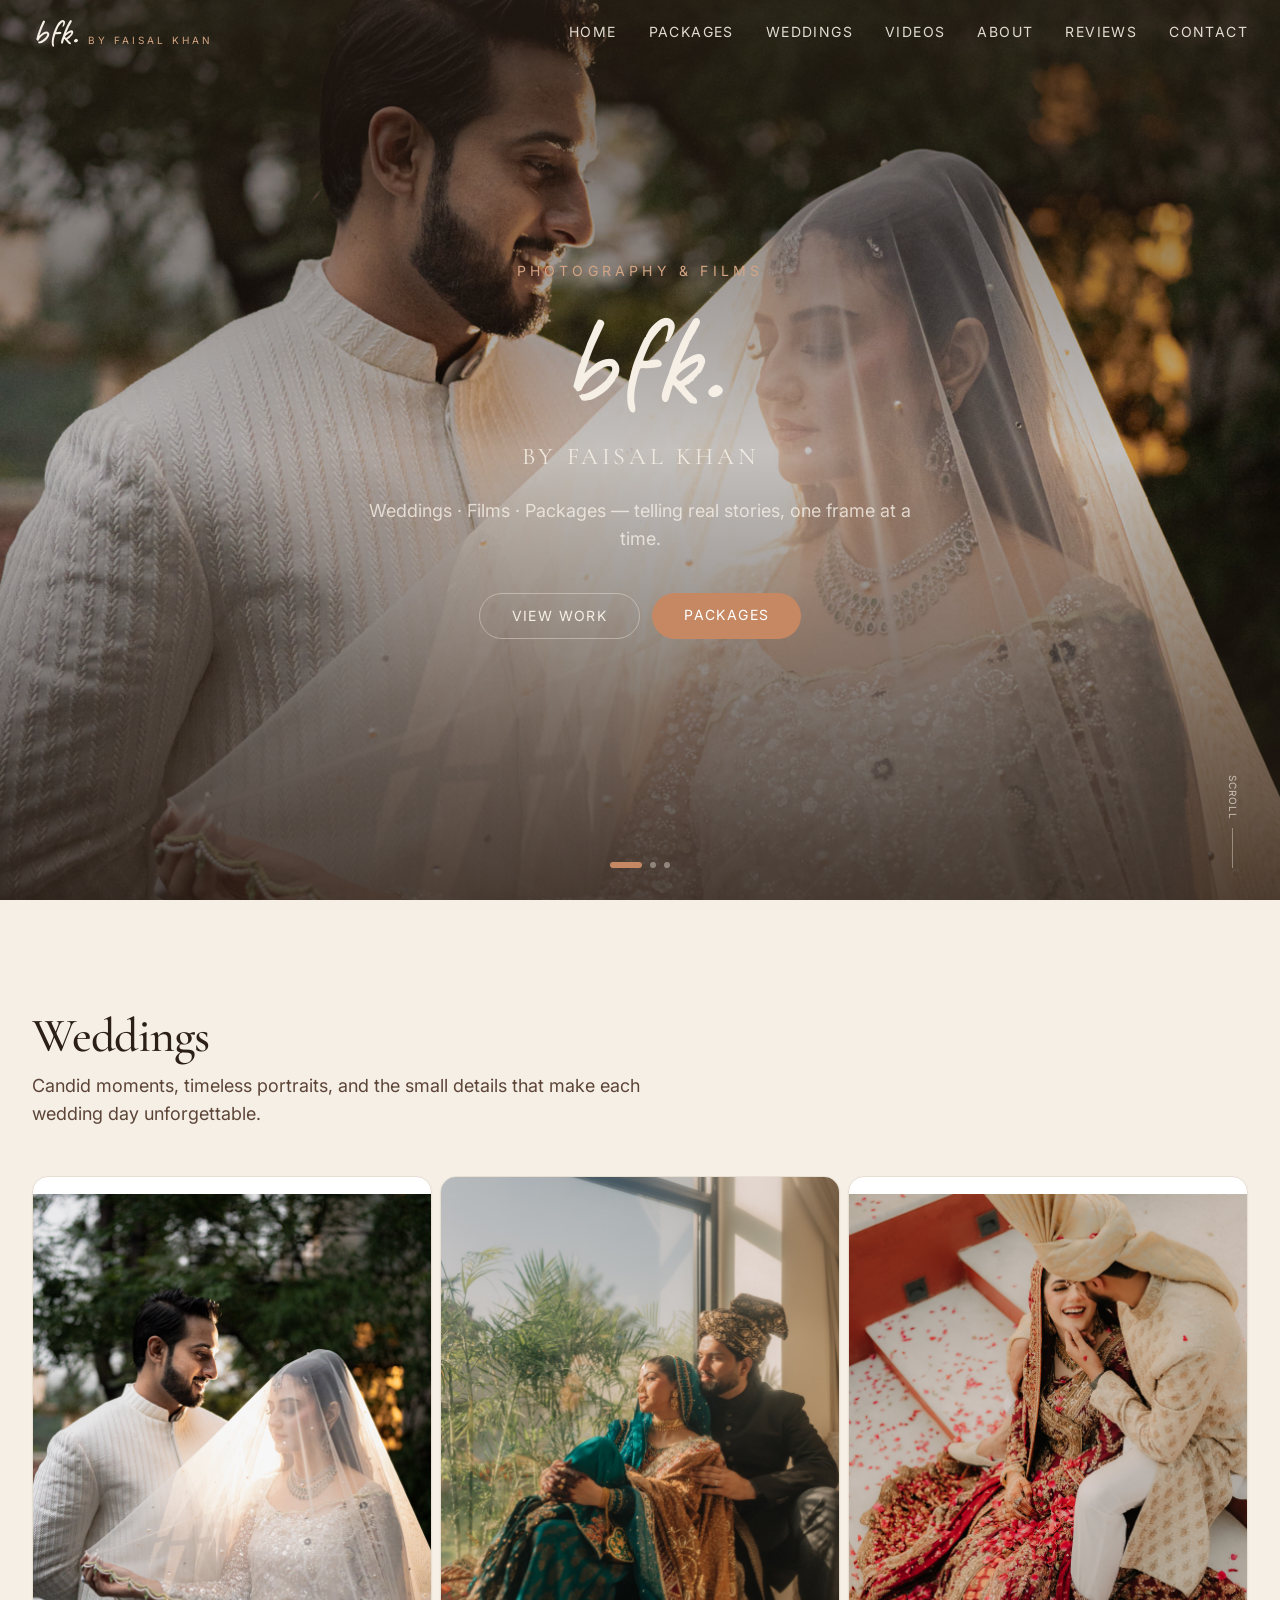
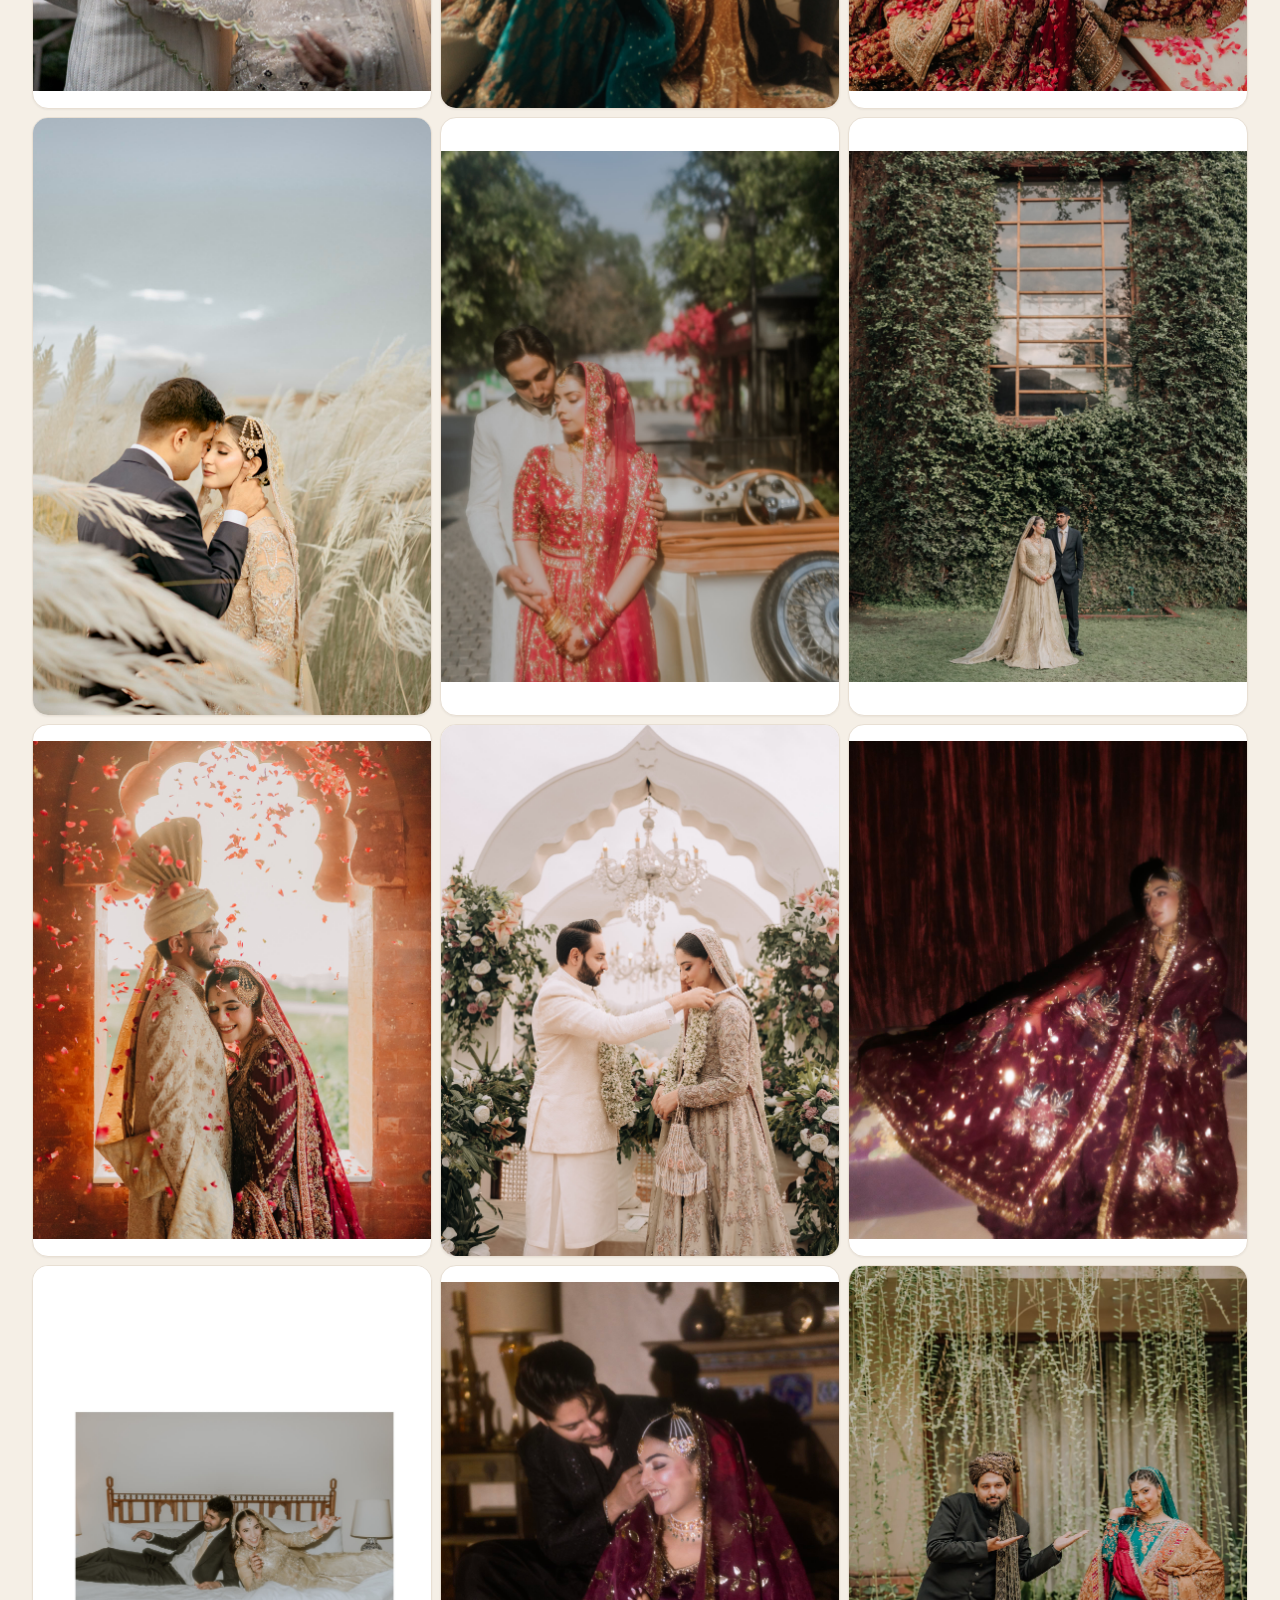
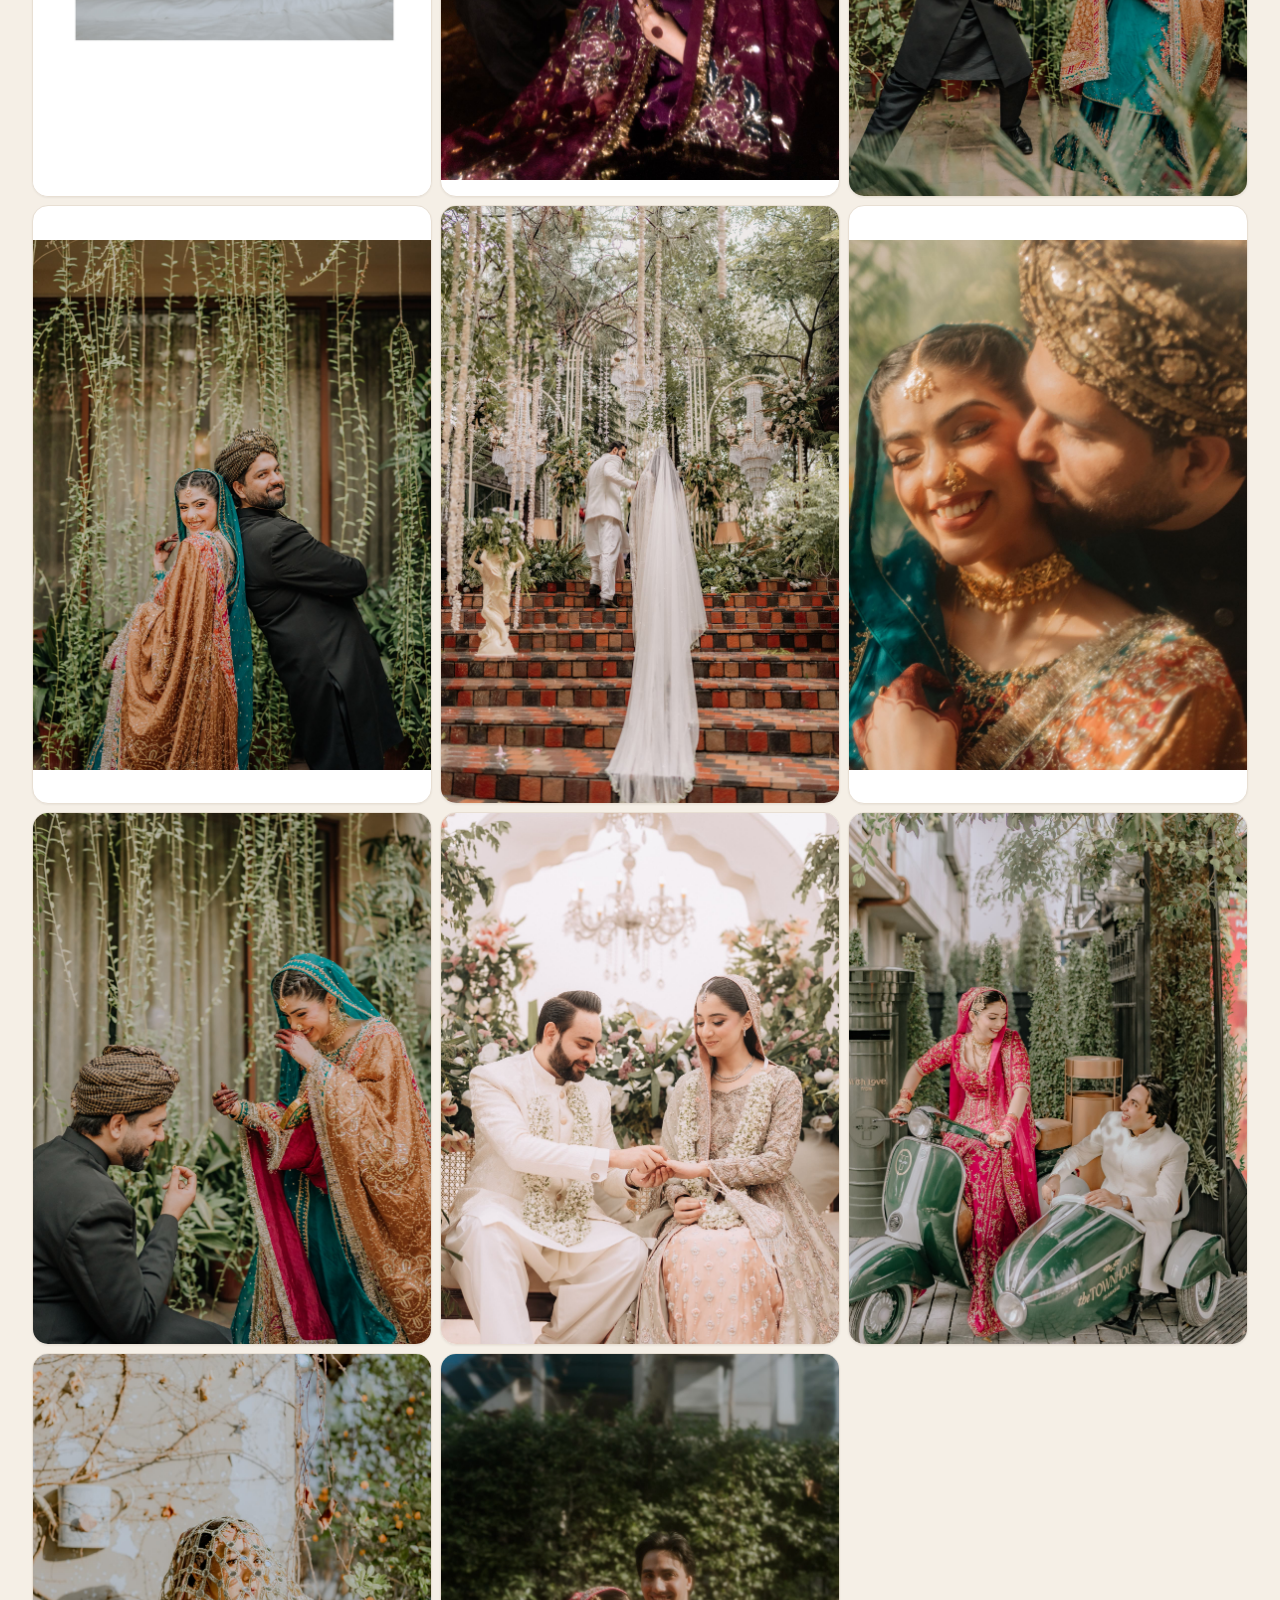
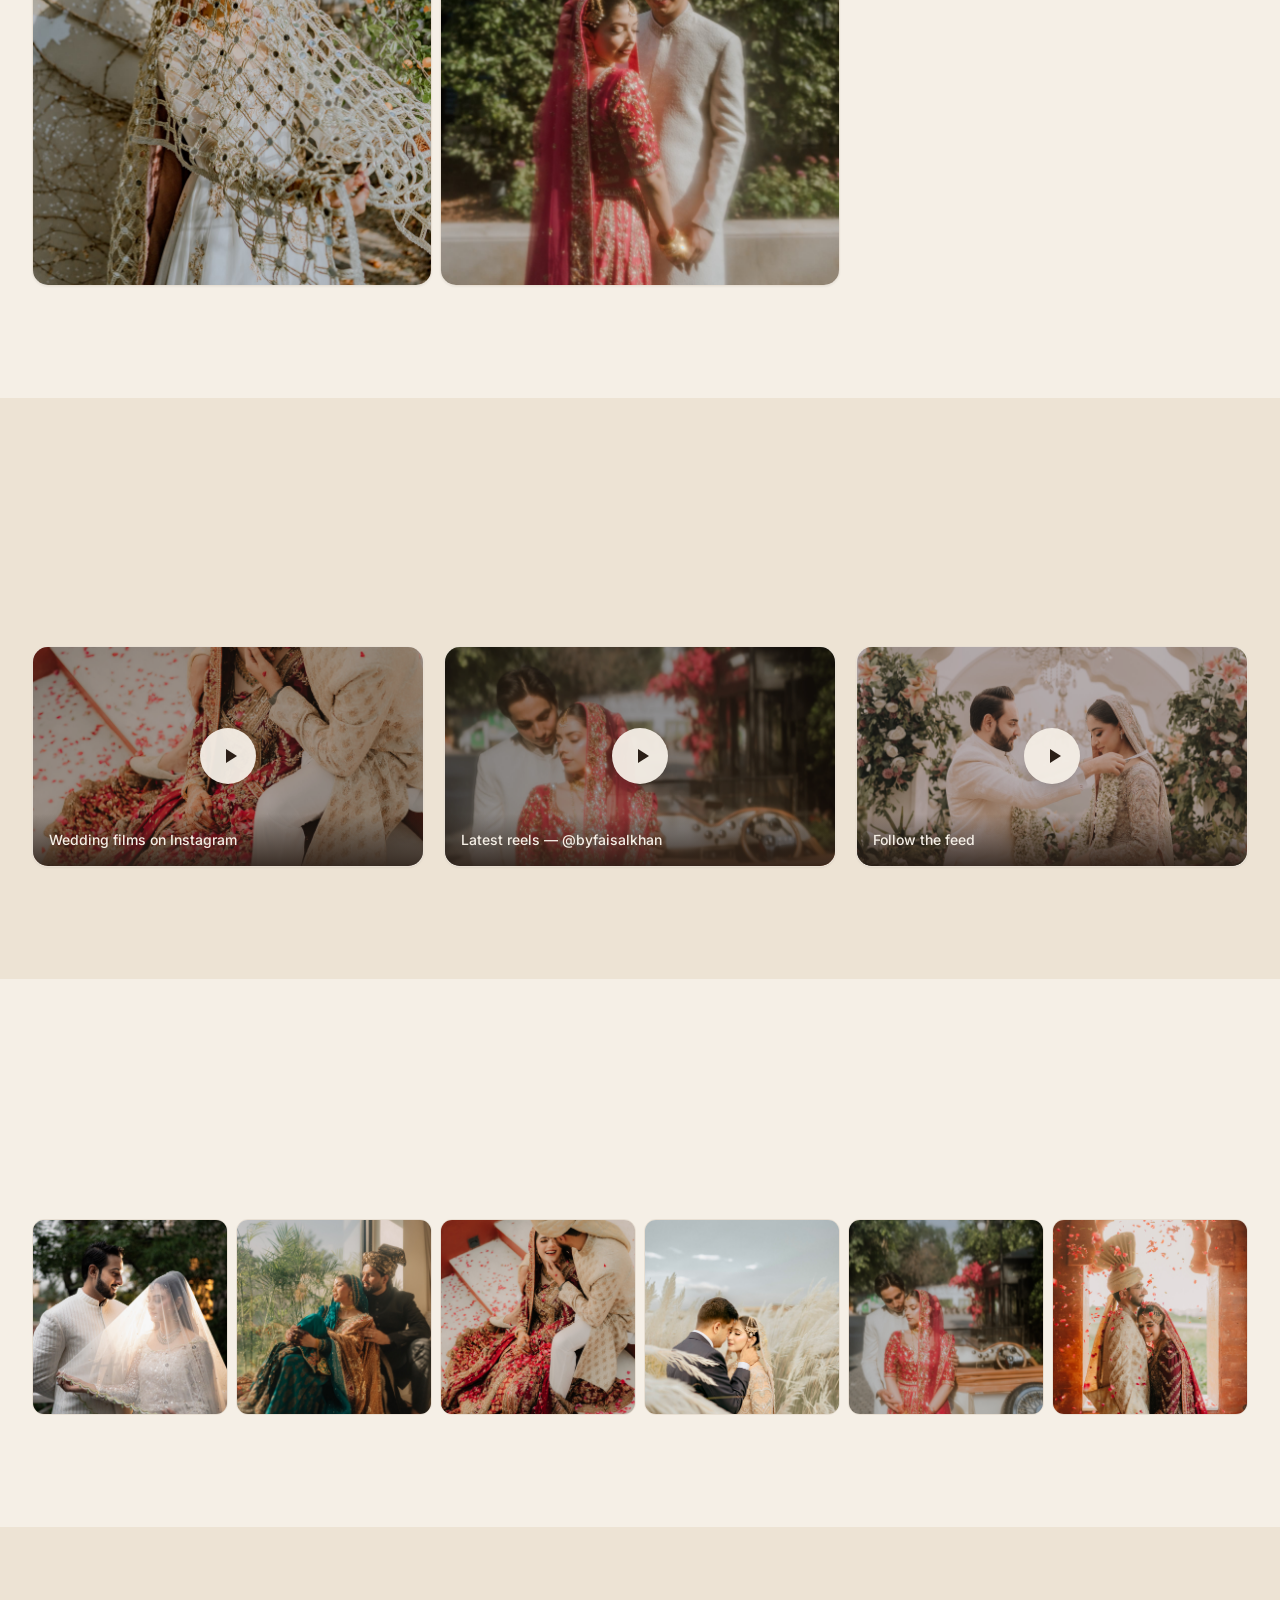
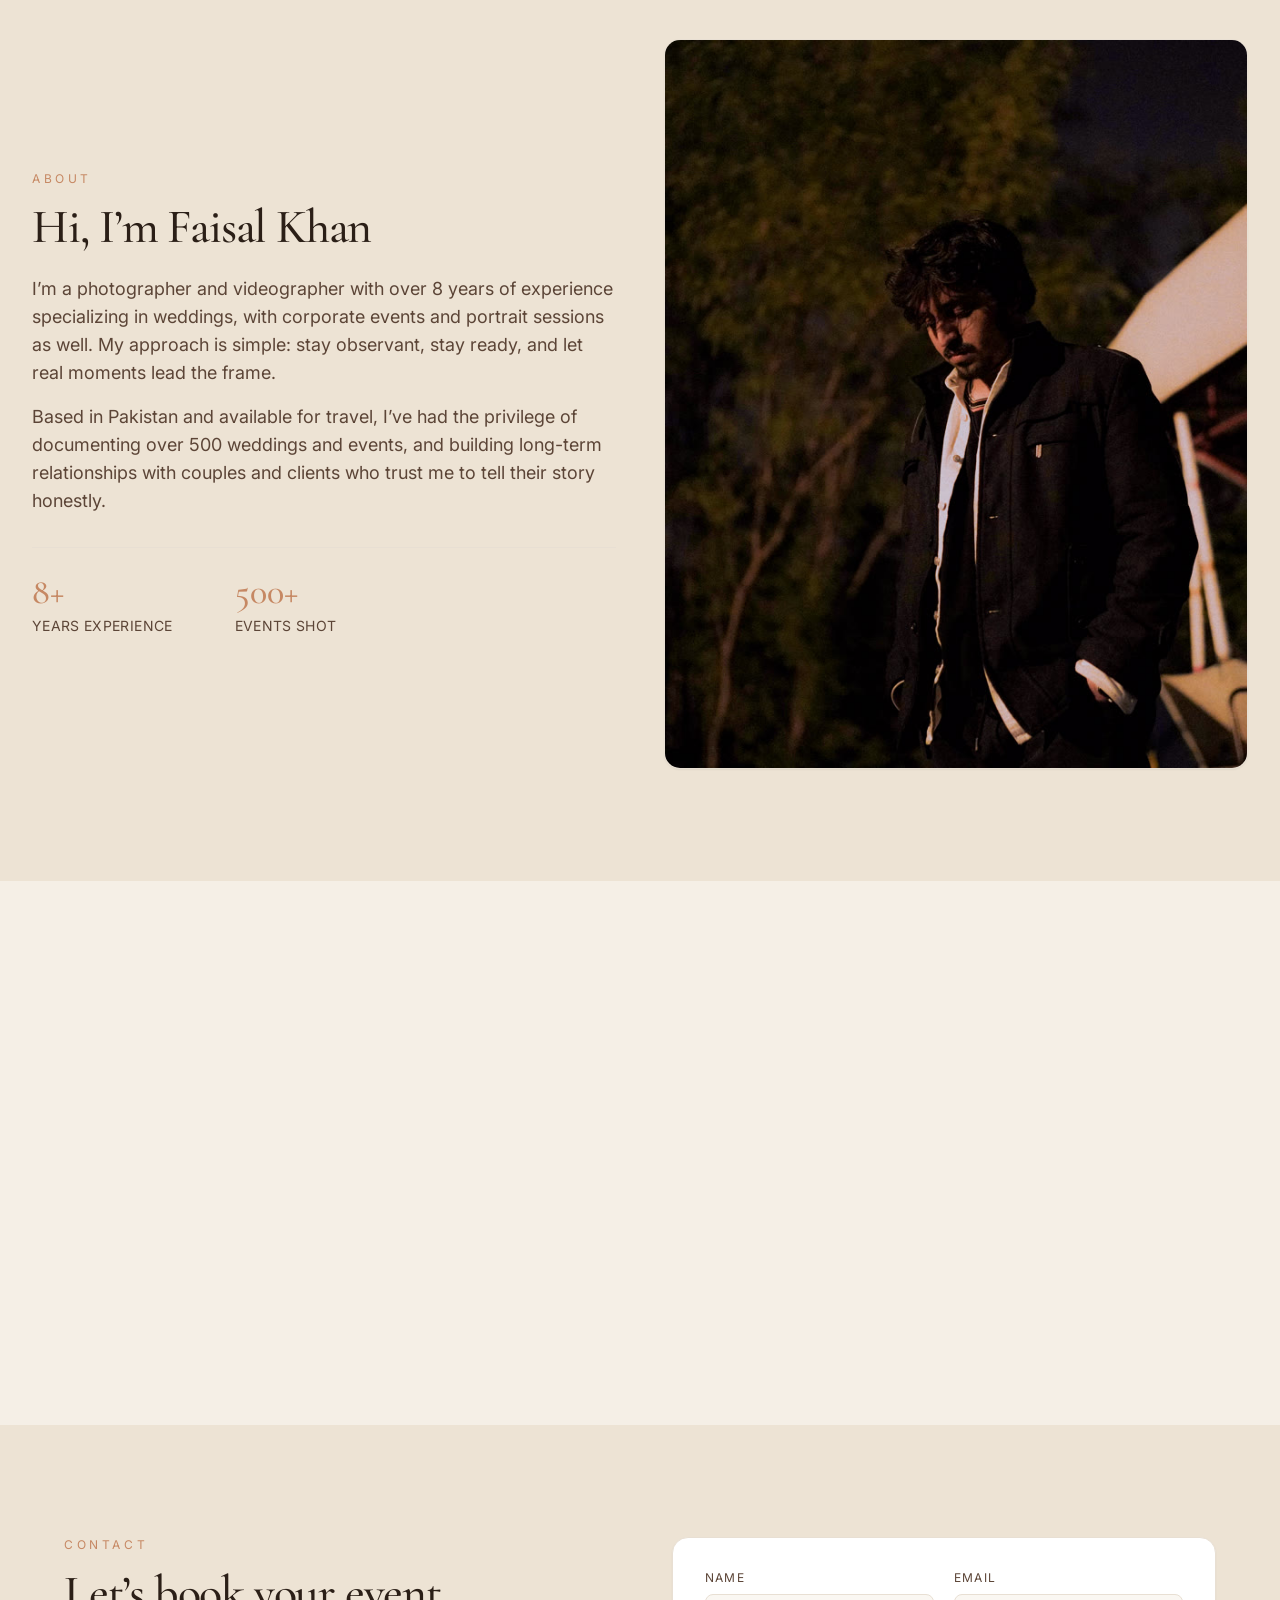
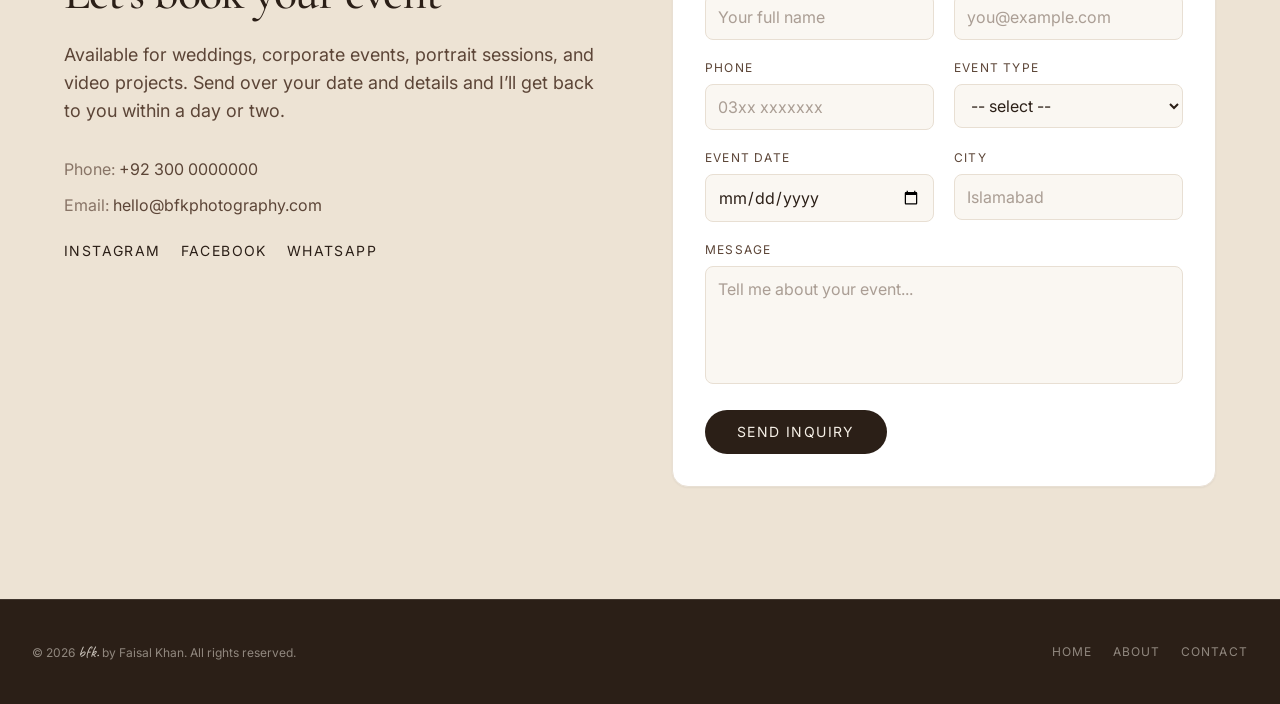
==== index.html @ 3ecf4987 "Site for GitHub Pages (byfaisalkhan.com)" ====
<!doctype html>
<html lang="en">
  <head>
    <meta charset="UTF-8" />
    <meta name="viewport" content="width=device-width, initial-scale=1.0" />

    <!-- ============================================================
         SEO META TAGS
         Update the URL placeholders (https://www.bfkphotography.com)
         once the site has a real domain.
    ============================================================= -->
    <title>BFK by Faisal Khan | Wedding, Corporate &amp; Portrait Photographer</title>
    <meta
      name="description"
      content="BFK by Faisal Khan — professional photographer &amp; videographer specializing in wedding photography, corporate event coverage, portrait sessions, and cinematic video. Based in Pakistan, available for bookings worldwide."
    />
    <meta
      name="keywords"
      content="Faisal Khan photographer, BFK photography, wedding photographer, corporate event photographer, portrait photography, videographer, Pakistan photographer"
    />
    <meta name="author" content="Faisal Khan" />
    <meta name="robots" content="index, follow" />
    <link rel="canonical" href="https://www.bfkphotography.com/" />

    <!-- Open Graph / Facebook / LinkedIn -->
    <meta property="og:type" content="website" />
    <meta property="og:title" content="BFK by Faisal Khan | Photographer &amp; Videographer" />
    <meta
      property="og:description"
      content="Wedding photography & films by Faisal Khan — Islamabad, Pakistan & worldwide."
    />
    <meta property="og:image" content="https://byfaisalkhan.com/og.jpg" />
    <meta property="og:url" content="https://byfaisalkhan.com/" />
    <meta property="og:site_name" content="BFK by Faisal Khan" />

    <!-- Twitter / X -->
    <meta name="twitter:card" content="summary_large_image" />
    <meta name="twitter:title" content="BFK by Faisal Khan | Photographer &amp; Videographer" />
    <meta
      name="twitter:description"
      content="Wedding photography & films by Faisal Khan — Islamabad, Pakistan & worldwide."
    />
    <meta name="twitter:image" content="https://byfaisalkhan.com/og.jpg" />

    <!-- Favicon: replace /favicon.svg with your own logo mark -->
    <link rel="icon" type="image/svg+xml" href="/favicon.svg" />

    <!-- Google Fonts: Cormorant Garamond (headlines), Inter (body), Caveat (script "bfk." wordmark) -->
    <link rel="preconnect" href="https://fonts.googleapis.com" />
    <link rel="preconnect" href="https://fonts.gstatic.com" crossorigin />
    <link
      href="https://fonts.googleapis.com/css2?family=Cormorant+Garamond:ital,wght@0,300;0,400;0,500;0,600;0,700;1,400&family=Inter:wght@300;400;500;600;700&family=Caveat:wght@400;600&display=swap"
      rel="stylesheet"
    />

    <!-- Structured data for search engines -->
    <script type="application/ld+json">
      {
        "@context": "https://schema.org",
        "@type": "Photographer",
        "name": "Faisal Khan",
        "url": "https://www.bfkphotography.com/",
        "sameAs": [
          "https://www.instagram.com/byfaisalkhan/",
          "https://www.facebook.com/YOUR_FACEBOOK_PAGE"
        ],
        "jobTitle": "Photographer & Videographer",
        "knowsAbout": ["Wedding Photography", "Corporate Event Photography", "Portrait Photography", "Videography"]
      }
    </script>
    <script type="module" crossorigin src="/assets/main-CkkIVWcg.js"></script>
    <link rel="stylesheet" crossorigin href="/assets/main-6HRySpiB.css">
  </head>
  <body>
    <div id="root"></div>
  </body>
</html>
---- assets/main-6HRySpiB.css ----
*,:before,:after{--tw-border-spacing-x: 0;--tw-border-spacing-y: 0;--tw-translate-x: 0;--tw-translate-y: 0;--tw-rotate: 0;--tw-skew-x: 0;--tw-skew-y: 0;--tw-scale-x: 1;--tw-scale-y: 1;--tw-pan-x: ;--tw-pan-y: ;--tw-pinch-zoom: ;--tw-scroll-snap-strictness: proximity;--tw-gradient-from-position: ;--tw-gradient-via-position: ;--tw-gradient-to-position: ;--tw-ordinal: ;--tw-slashed-zero: ;--tw-numeric-figure: ;--tw-numeric-spacing: ;--tw-numeric-fraction: ;--tw-ring-inset: ;--tw-ring-offset-width: 0px;--tw-ring-offset-color: #fff;--tw-ring-color: rgb(59 130 246 / .5);--tw-ring-offset-shadow: 0 0 #0000;--tw-ring-shadow: 0 0 #0000;--tw-shadow: 0 0 #0000;--tw-shadow-colored: 0 0 #0000;--tw-blur: ;--tw-brightness: ;--tw-contrast: ;--tw-grayscale: ;--tw-hue-rotate: ;--tw-invert: ;--tw-saturate: ;--tw-sepia: ;--tw-drop-shadow: ;--tw-backdrop-blur: ;--tw-backdrop-brightness: ;--tw-backdrop-contrast: ;--tw-backdrop-grayscale: ;--tw-backdrop-hue-rotate: ;--tw-backdrop-invert: ;--tw-backdrop-opacity: ;--tw-backdrop-saturate: ;--tw-backdrop-sepia: ;--tw-contain-size: ;--tw-contain-layout: ;--tw-contain-paint: ;--tw-contain-style: }::backdrop{--tw-border-spacing-x: 0;--tw-border-spacing-y: 0;--tw-translate-x: 0;--tw-translate-y: 0;--tw-rotate: 0;--tw-skew-x: 0;--tw-skew-y: 0;--tw-scale-x: 1;--tw-scale-y: 1;--tw-pan-x: ;--tw-pan-y: ;--tw-pinch-zoom: ;--tw-scroll-snap-strictness: proximity;--tw-gradient-from-position: ;--tw-gradient-via-position: ;--tw-gradient-to-position: ;--tw-ordinal: ;--tw-slashed-zero: ;--tw-numeric-figure: ;--tw-numeric-spacing: ;--tw-numeric-fraction: ;--tw-ring-inset: ;--tw-ring-offset-width: 0px;--tw-ring-offset-color: #fff;--tw-ring-color: rgb(59 130 246 / .5);--tw-ring-offset-shadow: 0 0 #0000;--tw-ring-shadow: 0 0 #0000;--tw-shadow: 0 0 #0000;--tw-shadow-colored: 0 0 #0000;--tw-blur: ;--tw-brightness: ;--tw-contrast: ;--tw-grayscale: ;--tw-hue-rotate: ;--tw-invert: ;--tw-saturate: ;--tw-sepia: ;--tw-drop-shadow: ;--tw-backdrop-blur: ;--tw-backdrop-brightness: ;--tw-backdrop-contrast: ;--tw-backdrop-grayscale: ;--tw-backdrop-hue-rotate: ;--tw-backdrop-invert: ;--tw-backdrop-opacity: ;--tw-backdrop-saturate: ;--tw-backdrop-sepia: ;--tw-contain-size: ;--tw-contain-layout: ;--tw-contain-paint: ;--tw-contain-style: }*,:before,:after{box-sizing:border-box;border-width:0;border-style:solid;border-color:#e5e7eb}:before,:after{--tw-content: ""}html,:host{line-height:1.5;-webkit-text-size-adjust:100%;-moz-tab-size:4;-o-tab-size:4;tab-size:4;font-family:Inter,ui-sans-serif,system-ui,sans-serif;font-feature-settings:normal;font-variation-settings:normal;-webkit-tap-highlight-color:transparent}body{margin:0;line-height:inherit}hr{height:0;color:inherit;border-top-width:1px}abbr:where([title]){-webkit-text-decoration:underline dotted;text-decoration:underline dotted}h1,h2,h3,h4,h5,h6{font-size:inherit;font-weight:inherit}a{color:inherit;text-decoration:inherit}b,strong{font-weight:bolder}code,kbd,samp,pre{font-family:ui-monospace,SFMono-Regular,Menlo,Monaco,Consolas,Liberation Mono,Courier New,monospace;font-feature-settings:normal;font-variation-settings:normal;font-size:1em}small{font-size:80%}sub,sup{font-size:75%;line-height:0;position:relative;vertical-align:baseline}sub{bottom:-.25em}sup{top:-.5em}table{text-indent:0;border-color:inherit;border-collapse:collapse}button,input,optgroup,select,textarea{font-family:inherit;font-feature-settings:inherit;font-variation-settings:inherit;font-size:100%;font-weight:inherit;line-height:inherit;letter-spacing:inherit;color:inherit;margin:0;padding:0}button,select{text-transform:none}button,input:where([type=button]),input:where([type=reset]),input:where([type=submit]){-webkit-appearance:button;background-color:transparent;background-image:none}:-moz-focusring{outline:auto}:-moz-ui-invalid{box-shadow:none}progress{vertical-align:baseline}::-webkit-inner-spin-button,::-webkit-outer-spin-button{height:auto}[type=search]{-webkit-appearance:textfield;outline-offset:-2px}::-webkit-search-decoration{-webkit-appearance:none}::-webkit-file-upload-button{-webkit-appearance:button;font:inherit}summary{display:list-item}blockquote,dl,dd,h1,h2,h3,h4,h5,h6,hr,figure,p,pre{margin:0}fieldset{margin:0;padding:0}legend{padding:0}ol,ul,menu{list-style:none;margin:0;padding:0}dialog{padding:0}textarea{resize:vertical}input::-moz-placeholder,textarea::-moz-placeholder{opacity:1;color:#9ca3af}input::placeholder,textarea::placeholder{opacity:1;color:#9ca3af}button,[role=button]{cursor:pointer}:disabled{cursor:default}img,svg,video,canvas,audio,iframe,embed,object{display:block;vertical-align:middle}img,video{max-width:100%;height:auto}[hidden]:where(:not([hidden=until-found])){display:none}.static{position:static}.fixed{position:fixed}.absolute{position:absolute}.relative{position:relative}.inset-0{top:0;right:0;bottom:0;left:0}.inset-x-0{left:0;right:0}.bottom-0{bottom:0}.bottom-5{bottom:1.25rem}.bottom-8{bottom:2rem}.left-1\/2{left:50%}.left-2{left:.5rem}.right-2{right:.5rem}.right-5{right:1.25rem}.right-6{right:1.5rem}.top-0{top:0}.top-5{top:1.25rem}.z-10{z-index:10}.z-50{z-index:50}.z-\[100\]{z-index:100}.order-1{order:1}.order-2{order:2}.mx-auto{margin-left:auto;margin-right:auto}.mb-10{margin-bottom:2.5rem}.mb-12{margin-bottom:3rem}.mb-2{margin-bottom:.5rem}.mb-4{margin-bottom:1rem}.mb-6{margin-bottom:1.5rem}.mb-8{margin-bottom:2rem}.ml-1{margin-left:.25rem}.mt-1{margin-top:.25rem}.mt-10{margin-top:2.5rem}.mt-3{margin-top:.75rem}.mt-4{margin-top:1rem}.mt-6{margin-top:1.5rem}.mt-8{margin-top:2rem}.block{display:block}.inline-block{display:inline-block}.inline{display:inline}.flex{display:flex}.table{display:table}.grid{display:grid}.hidden{display:none}.aspect-\[4\/5\]{aspect-ratio:4/5}.aspect-square{aspect-ratio:1 / 1}.aspect-video{aspect-ratio:16 / 9}.h-1\.5{height:.375rem}.h-10{height:2.5rem}.h-14{height:3.5rem}.h-6{height:1.5rem}.h-\[100svh\]{height:100svh}.h-auto{height:auto}.h-full{height:100%}.h-px{height:1px}.max-h-\[85vh\]{max-height:85vh}.min-h-\[9rem\]{min-height:9rem}.min-h-screen{min-height:100vh}.w-1\.5{width:.375rem}.w-14{width:3.5rem}.w-6{width:1.5rem}.w-8{width:2rem}.w-full{width:100%}.w-px{width:1px}.max-w-2xl{max-width:42rem}.max-w-3xl{max-width:48rem}.max-w-6xl{max-width:72rem}.max-w-7xl{max-width:80rem}.max-w-\[90vw\]{max-width:90vw}.max-w-xl{max-width:36rem}.-translate-x-1\/2{--tw-translate-x: -50%;transform:translate(var(--tw-translate-x),var(--tw-translate-y)) rotate(var(--tw-rotate)) skew(var(--tw-skew-x)) skewY(var(--tw-skew-y)) scaleX(var(--tw-scale-x)) scaleY(var(--tw-scale-y))}.-translate-y-2{--tw-translate-y: -.5rem;transform:translate(var(--tw-translate-x),var(--tw-translate-y)) rotate(var(--tw-rotate)) skew(var(--tw-skew-x)) skewY(var(--tw-skew-y)) scaleX(var(--tw-scale-x)) scaleY(var(--tw-scale-y))}.translate-y-2{--tw-translate-y: .5rem;transform:translate(var(--tw-translate-x),var(--tw-translate-y)) rotate(var(--tw-rotate)) skew(var(--tw-skew-x)) skewY(var(--tw-skew-y)) scaleX(var(--tw-scale-x)) scaleY(var(--tw-scale-y))}.-rotate-45{--tw-rotate: -45deg;transform:translate(var(--tw-translate-x),var(--tw-translate-y)) rotate(var(--tw-rotate)) skew(var(--tw-skew-x)) skewY(var(--tw-skew-y)) scaleX(var(--tw-scale-x)) scaleY(var(--tw-scale-y))}.rotate-45{--tw-rotate: 45deg;transform:translate(var(--tw-translate-x),var(--tw-translate-y)) rotate(var(--tw-rotate)) skew(var(--tw-skew-x)) skewY(var(--tw-skew-y)) scaleX(var(--tw-scale-x)) scaleY(var(--tw-scale-y))}@keyframes fadeIn{0%{opacity:0}to{opacity:1}}.animate-fade-in{animation:fadeIn .9s ease-out forwards}@keyframes fadeInUp{0%{opacity:0;transform:translateY(24px)}to{opacity:1;transform:translateY(0)}}.animate-fade-in-up{animation:fadeInUp .9s ease-out forwards}@keyframes kenBurns{0%{transform:scale(1)}to{transform:scale(1.08)}}.animate-ken-burns{animation:kenBurns 18s ease-in-out infinite alternate}.select-none{-webkit-user-select:none;-moz-user-select:none;user-select:none}.resize-none{resize:none}.columns-1{-moz-columns:1;columns:1}.break-inside-avoid{-moz-column-break-inside:avoid;break-inside:avoid}.grid-cols-1{grid-template-columns:repeat(1,minmax(0,1fr))}.grid-cols-2{grid-template-columns:repeat(2,minmax(0,1fr))}.grid-cols-3{grid-template-columns:repeat(3,minmax(0,1fr))}.flex-col{flex-direction:column}.items-start{align-items:flex-start}.items-center{align-items:center}.items-baseline{align-items:baseline}.justify-center{justify-content:center}.justify-between{justify-content:space-between}.gap-1{gap:.25rem}.gap-1\.5{gap:.375rem}.gap-12{gap:3rem}.gap-16{gap:4rem}.gap-2{gap:.5rem}.gap-2\.5{gap:.625rem}.gap-3{gap:.75rem}.gap-4{gap:1rem}.gap-5{gap:1.25rem}.gap-6{gap:1.5rem}.gap-8{gap:2rem}.space-y-3>:not([hidden])~:not([hidden]){--tw-space-y-reverse: 0;margin-top:calc(.75rem * calc(1 - var(--tw-space-y-reverse)));margin-bottom:calc(.75rem * var(--tw-space-y-reverse))}.space-y-4>:not([hidden])~:not([hidden]){--tw-space-y-reverse: 0;margin-top:calc(1rem * calc(1 - var(--tw-space-y-reverse)));margin-bottom:calc(1rem * var(--tw-space-y-reverse))}.space-y-5>:not([hidden])~:not([hidden]){--tw-space-y-reverse: 0;margin-top:calc(1.25rem * calc(1 - var(--tw-space-y-reverse)));margin-bottom:calc(1.25rem * var(--tw-space-y-reverse))}.overflow-hidden{overflow:hidden}.rounded-2xl{border-radius:1rem}.rounded-full{border-radius:9999px}.rounded-lg{border-radius:.5rem}.rounded-xl{border-radius:.75rem}.border{border-width:1px}.border-b{border-bottom-width:1px}.border-t{border-top-width:1px}.border-cream\/10{border-color:#f5efe61a}.border-cream\/40{border-color:#f5efe666}.border-soft{--tw-border-opacity: 1;border-color:rgb(232 223 211 / var(--tw-border-opacity, 1))}.bg-brown-deep{--tw-bg-opacity: 1;background-color:rgb(43 31 23 / var(--tw-bg-opacity, 1))}.bg-brown-deep\/30{background-color:#2b1f174d}.bg-brown-deep\/95{background-color:#2b1f17f2}.bg-cream{--tw-bg-opacity: 1;background-color:rgb(245 239 230 / var(--tw-bg-opacity, 1))}.bg-cream-light{--tw-bg-opacity: 1;background-color:rgb(250 247 242 / var(--tw-bg-opacity, 1))}.bg-cream\/40{background-color:#f5efe666}.bg-cream\/95{background-color:#f5efe6f2}.bg-soft{--tw-bg-opacity: 1;background-color:rgb(232 223 211 / var(--tw-bg-opacity, 1))}.bg-soft-warm{--tw-bg-opacity: 1;background-color:rgb(237 227 212 / var(--tw-bg-opacity, 1))}.bg-tan{--tw-bg-opacity: 1;background-color:rgb(198 136 99 / var(--tw-bg-opacity, 1))}.bg-transparent{background-color:transparent}.bg-white{--tw-bg-opacity: 1;background-color:rgb(255 255 255 / var(--tw-bg-opacity, 1))}.bg-gradient-to-b{background-image:linear-gradient(to bottom,var(--tw-gradient-stops))}.bg-gradient-to-t{background-image:linear-gradient(to top,var(--tw-gradient-stops))}.from-brown-deep\/70{--tw-gradient-from: rgb(43 31 23 / .7) var(--tw-gradient-from-position);--tw-gradient-to: rgb(43 31 23 / 0) var(--tw-gradient-to-position);--tw-gradient-stops: var(--tw-gradient-from), var(--tw-gradient-to)}.from-brown-deep\/85{--tw-gradient-from: rgb(43 31 23 / .85) var(--tw-gradient-from-position);--tw-gradient-to: rgb(43 31 23 / 0) var(--tw-gradient-to-position);--tw-gradient-stops: var(--tw-gradient-from), var(--tw-gradient-to)}.via-brown-deep\/25{--tw-gradient-to: rgb(43 31 23 / 0) var(--tw-gradient-to-position);--tw-gradient-stops: var(--tw-gradient-from), rgb(43 31 23 / .25) var(--tw-gradient-via-position), var(--tw-gradient-to)}.to-brown-deep\/80{--tw-gradient-to: rgb(43 31 23 / .8) var(--tw-gradient-to-position)}.to-transparent{--tw-gradient-to: transparent var(--tw-gradient-to-position)}.object-contain{-o-object-fit:contain;object-fit:contain}.object-cover{-o-object-fit:cover;object-fit:cover}.p-2{padding:.5rem}.p-4{padding:1rem}.p-6{padding:1.5rem}.px-2{padding-left:.5rem;padding-right:.5rem}.px-3{padding-left:.75rem;padding-right:.75rem}.px-4{padding-left:1rem;padding-right:1rem}.px-5{padding-left:1.25rem;padding-right:1.25rem}.px-6{padding-left:1.5rem;padding-right:1.5rem}.px-8{padding-left:2rem;padding-right:2rem}.py-10{padding-top:2.5rem;padding-bottom:2.5rem}.py-2\.5{padding-top:.625rem;padding-bottom:.625rem}.py-20{padding-top:5rem;padding-bottom:5rem}.py-3{padding-top:.75rem;padding-bottom:.75rem}.pb-6{padding-bottom:1.5rem}.pt-6{padding-top:1.5rem}.text-left{text-align:left}.text-center{text-align:center}.font-display{font-family:Cormorant Garamond,Georgia,serif}.font-script{font-family:Caveat,cursive}.text-2xl{font-size:1.5rem;line-height:2rem}.text-3xl{font-size:1.875rem;line-height:2.25rem}.text-4xl{font-size:2.25rem;line-height:2.5rem}.text-6xl{font-size:3.75rem;line-height:1}.text-\[10px\]{font-size:10px}.text-base{font-size:1rem;line-height:1.5rem}.text-sm{font-size:.875rem;line-height:1.25rem}.text-xl{font-size:1.25rem;line-height:1.75rem}.text-xs{font-size:.75rem;line-height:1rem}.font-medium{font-weight:500}.uppercase{text-transform:uppercase}.leading-none{line-height:1}.leading-relaxed{line-height:1.625}.tracking-\[0\.15em\]{letter-spacing:.15em}.tracking-\[0\.3em\]{letter-spacing:.3em}.tracking-tight{letter-spacing:-.025em}.tracking-wide{letter-spacing:.025em}.tracking-widest{letter-spacing:.1em}.text-\[\#5C7A4A\]{--tw-text-opacity: 1;color:rgb(92 122 74 / var(--tw-text-opacity, 1))}.text-\[\#A04848\]{--tw-text-opacity: 1;color:rgb(160 72 72 / var(--tw-text-opacity, 1))}.text-brown-deep{--tw-text-opacity: 1;color:rgb(43 31 23 / var(--tw-text-opacity, 1))}.text-brown-mid{--tw-text-opacity: 1;color:rgb(92 69 55 / var(--tw-text-opacity, 1))}.text-brown-mid\/70{color:#5c4537b3}.text-cream{--tw-text-opacity: 1;color:rgb(245 239 230 / var(--tw-text-opacity, 1))}.text-cream\/50{color:#f5efe680}.text-cream\/70{color:#f5efe6b3}.text-cream\/80{color:#f5efe6cc}.text-cream\/90{color:#f5efe6e6}.text-tan{--tw-text-opacity: 1;color:rgb(198 136 99 / var(--tw-text-opacity, 1))}.text-tan-soft{--tw-text-opacity: 1;color:rgb(212 165 132 / var(--tw-text-opacity, 1))}.text-white{--tw-text-opacity: 1;color:rgb(255 255 255 / var(--tw-text-opacity, 1))}.opacity-0{opacity:0}.opacity-100{opacity:1}.shadow-2xl{--tw-shadow: 0 25px 50px -12px rgb(0 0 0 / .25);--tw-shadow-colored: 0 25px 50px -12px var(--tw-shadow-color);box-shadow:var(--tw-ring-offset-shadow, 0 0 #0000),var(--tw-ring-shadow, 0 0 #0000),var(--tw-shadow)}.shadow-lg{--tw-shadow: 0 10px 15px -3px rgb(0 0 0 / .1), 0 4px 6px -4px rgb(0 0 0 / .1);--tw-shadow-colored: 0 10px 15px -3px var(--tw-shadow-color), 0 4px 6px -4px var(--tw-shadow-color);box-shadow:var(--tw-ring-offset-shadow, 0 0 #0000),var(--tw-ring-shadow, 0 0 #0000),var(--tw-shadow)}.shadow-sm{--tw-shadow: 0 1px 2px 0 rgb(0 0 0 / .05);--tw-shadow-colored: 0 1px 2px 0 var(--tw-shadow-color);box-shadow:var(--tw-ring-offset-shadow, 0 0 #0000),var(--tw-ring-shadow, 0 0 #0000),var(--tw-shadow)}.filter{filter:var(--tw-blur) var(--tw-brightness) var(--tw-contrast) var(--tw-grayscale) var(--tw-hue-rotate) var(--tw-invert) var(--tw-saturate) var(--tw-sepia) var(--tw-drop-shadow)}.backdrop-blur-md{--tw-backdrop-blur: blur(12px);-webkit-backdrop-filter:var(--tw-backdrop-blur) var(--tw-backdrop-brightness) var(--tw-backdrop-contrast) var(--tw-backdrop-grayscale) var(--tw-backdrop-hue-rotate) var(--tw-backdrop-invert) var(--tw-backdrop-opacity) var(--tw-backdrop-saturate) var(--tw-backdrop-sepia);backdrop-filter:var(--tw-backdrop-blur) var(--tw-backdrop-brightness) var(--tw-backdrop-contrast) var(--tw-backdrop-grayscale) var(--tw-backdrop-hue-rotate) var(--tw-backdrop-invert) var(--tw-backdrop-opacity) var(--tw-backdrop-saturate) var(--tw-backdrop-sepia)}.backdrop-blur-sm{--tw-backdrop-blur: blur(4px);-webkit-backdrop-filter:var(--tw-backdrop-blur) var(--tw-backdrop-brightness) var(--tw-backdrop-contrast) var(--tw-backdrop-grayscale) var(--tw-backdrop-hue-rotate) var(--tw-backdrop-invert) var(--tw-backdrop-opacity) var(--tw-backdrop-saturate) var(--tw-backdrop-sepia);backdrop-filter:var(--tw-backdrop-blur) var(--tw-backdrop-brightness) var(--tw-backdrop-contrast) var(--tw-backdrop-grayscale) var(--tw-backdrop-hue-rotate) var(--tw-backdrop-invert) var(--tw-backdrop-opacity) var(--tw-backdrop-saturate) var(--tw-backdrop-sepia)}.transition-all{transition-property:all;transition-timing-function:cubic-bezier(.4,0,.2,1);transition-duration:.15s}.transition-colors{transition-property:color,background-color,border-color,text-decoration-color,fill,stroke;transition-timing-function:cubic-bezier(.4,0,.2,1);transition-duration:.15s}.transition-opacity{transition-property:opacity;transition-timing-function:cubic-bezier(.4,0,.2,1);transition-duration:.15s}.transition-transform{transition-property:transform;transition-timing-function:cubic-bezier(.4,0,.2,1);transition-duration:.15s}.duration-200{transition-duration:.2s}.duration-300{transition-duration:.3s}.duration-700{transition-duration:.7s}.duration-\[1500ms\]{transition-duration:1.5s}.ease-in-out{transition-timing-function:cubic-bezier(.4,0,.2,1)}.ease-out{transition-timing-function:cubic-bezier(0,0,.2,1)}.\[column-fill\:_balance\]{-moz-column-fill:balance;column-fill:balance}.\[writing-mode\:vertical-rl\]{writing-mode:vertical-rl}html{scroll-behavior:smooth}body{--tw-bg-opacity: 1;background-color:rgb(245 239 230 / var(--tw-bg-opacity, 1));font-family:Inter,ui-sans-serif,system-ui,sans-serif;--tw-text-opacity: 1;color:rgb(43 31 23 / var(--tw-text-opacity, 1));-webkit-font-smoothing:antialiased;-moz-osx-font-smoothing:grayscale;background-image:radial-gradient(circle at 20% 10%,rgba(198,136,99,.06) 0%,transparent 40%),radial-gradient(circle at 80% 80%,rgba(92,122,74,.04) 0%,transparent 40%)}::-moz-selection{background:#c68863;color:#faf7f2}::selection{background:#c68863;color:#faf7f2}.scroll-fade{opacity:0;transform:translateY(28px);transition:opacity .8s ease-out,transform .8s ease-out;will-change:opacity,transform}.scroll-fade.is-visible{opacity:1;transform:translateY(0)}@media (prefers-reduced-motion: reduce){html{scroll-behavior:auto}.scroll-fade{transition:none;opacity:1;transform:none}}::-webkit-scrollbar{width:10px}::-webkit-scrollbar-track{background:#faf7f2}::-webkit-scrollbar-thumb{background:#d4a584;border-radius:999px}.placeholder\:text-brown-mid\/50::-moz-placeholder{color:#5c453780}.placeholder\:text-brown-mid\/50::placeholder{color:#5c453780}.hover\:bg-\[\#B57752\]:hover{--tw-bg-opacity: 1;background-color:rgb(181 119 82 / var(--tw-bg-opacity, 1))}.hover\:bg-cream:hover{--tw-bg-opacity: 1;background-color:rgb(245 239 230 / var(--tw-bg-opacity, 1))}.hover\:bg-tan:hover{--tw-bg-opacity: 1;background-color:rgb(198 136 99 / var(--tw-bg-opacity, 1))}.hover\:text-brown-deep:hover{--tw-text-opacity: 1;color:rgb(43 31 23 / var(--tw-text-opacity, 1))}.hover\:text-tan:hover{--tw-text-opacity: 1;color:rgb(198 136 99 / var(--tw-text-opacity, 1))}.hover\:text-tan-soft:hover{--tw-text-opacity: 1;color:rgb(212 165 132 / var(--tw-text-opacity, 1))}.focus\:border-tan:focus{--tw-border-opacity: 1;border-color:rgb(198 136 99 / var(--tw-border-opacity, 1))}.focus\:outline-none:focus{outline:2px solid transparent;outline-offset:2px}.focus\:ring-2:focus{--tw-ring-offset-shadow: var(--tw-ring-inset) 0 0 0 var(--tw-ring-offset-width) var(--tw-ring-offset-color);--tw-ring-shadow: var(--tw-ring-inset) 0 0 0 calc(2px + var(--tw-ring-offset-width)) var(--tw-ring-color);box-shadow:var(--tw-ring-offset-shadow),var(--tw-ring-shadow),var(--tw-shadow, 0 0 #0000)}.focus\:ring-tan\/20:focus{--tw-ring-color: rgb(198 136 99 / .2)}.focus-visible\:ring-2:focus-visible{--tw-ring-offset-shadow: var(--tw-ring-inset) 0 0 0 var(--tw-ring-offset-width) var(--tw-ring-offset-color);--tw-ring-shadow: var(--tw-ring-inset) 0 0 0 calc(2px + var(--tw-ring-offset-width)) var(--tw-ring-color);box-shadow:var(--tw-ring-offset-shadow),var(--tw-ring-shadow),var(--tw-shadow, 0 0 #0000)}.focus-visible\:ring-tan:focus-visible{--tw-ring-opacity: 1;--tw-ring-color: rgb(198 136 99 / var(--tw-ring-opacity, 1))}.disabled\:opacity-50:disabled{opacity:.5}.group:hover .group-hover\:scale-105{--tw-scale-x: 1.05;--tw-scale-y: 1.05;transform:translate(var(--tw-translate-x),var(--tw-translate-y)) rotate(var(--tw-rotate)) skew(var(--tw-skew-x)) skewY(var(--tw-skew-y)) scaleX(var(--tw-scale-x)) scaleY(var(--tw-scale-y))}.group:hover .group-hover\:bg-brown-deep\/40{background-color:#2b1f1766}@media (min-width: 640px){.sm\:left-6{left:1.5rem}.sm\:right-10{right:2.5rem}.sm\:right-6{right:1.5rem}.sm\:right-8{right:2rem}.sm\:top-8{top:2rem}.sm\:inline{display:inline}.sm\:flex{display:flex}.sm\:min-h-\[7rem\]{min-height:7rem}.sm\:columns-2{-moz-columns:2;columns:2}.sm\:grid-cols-2{grid-template-columns:repeat(2,minmax(0,1fr))}.sm\:grid-cols-3{grid-template-columns:repeat(3,minmax(0,1fr))}.sm\:flex-row{flex-direction:row}.sm\:items-end{align-items:flex-end}.sm\:justify-between{justify-content:space-between}.sm\:p-8{padding:2rem}.sm\:px-8{padding-left:2rem;padding-right:2rem}.sm\:py-28{padding-top:7rem;padding-bottom:7rem}.sm\:text-2xl{font-size:1.5rem;line-height:2rem}.sm\:text-3xl{font-size:1.875rem;line-height:2.25rem}.sm\:text-4xl{font-size:2.25rem;line-height:2.5rem}.sm\:text-5xl{font-size:3rem;line-height:1}.sm\:text-8xl{font-size:6rem;line-height:1}.sm\:text-lg{font-size:1.125rem;line-height:1.75rem}.sm\:text-sm{font-size:.875rem;line-height:1.25rem}}@media (min-width: 768px){.md\:order-1{order:1}.md\:order-2{order:2}.md\:flex{display:flex}.md\:hidden{display:none}.md\:grid-cols-2{grid-template-columns:repeat(2,minmax(0,1fr))}.md\:grid-cols-6{grid-template-columns:repeat(6,minmax(0,1fr))}.md\:text-9xl{font-size:8rem;line-height:1}}@media (min-width: 1024px){.lg\:columns-3{-moz-columns:3;columns:3}.lg\:grid-cols-3{grid-template-columns:repeat(3,minmax(0,1fr))}}
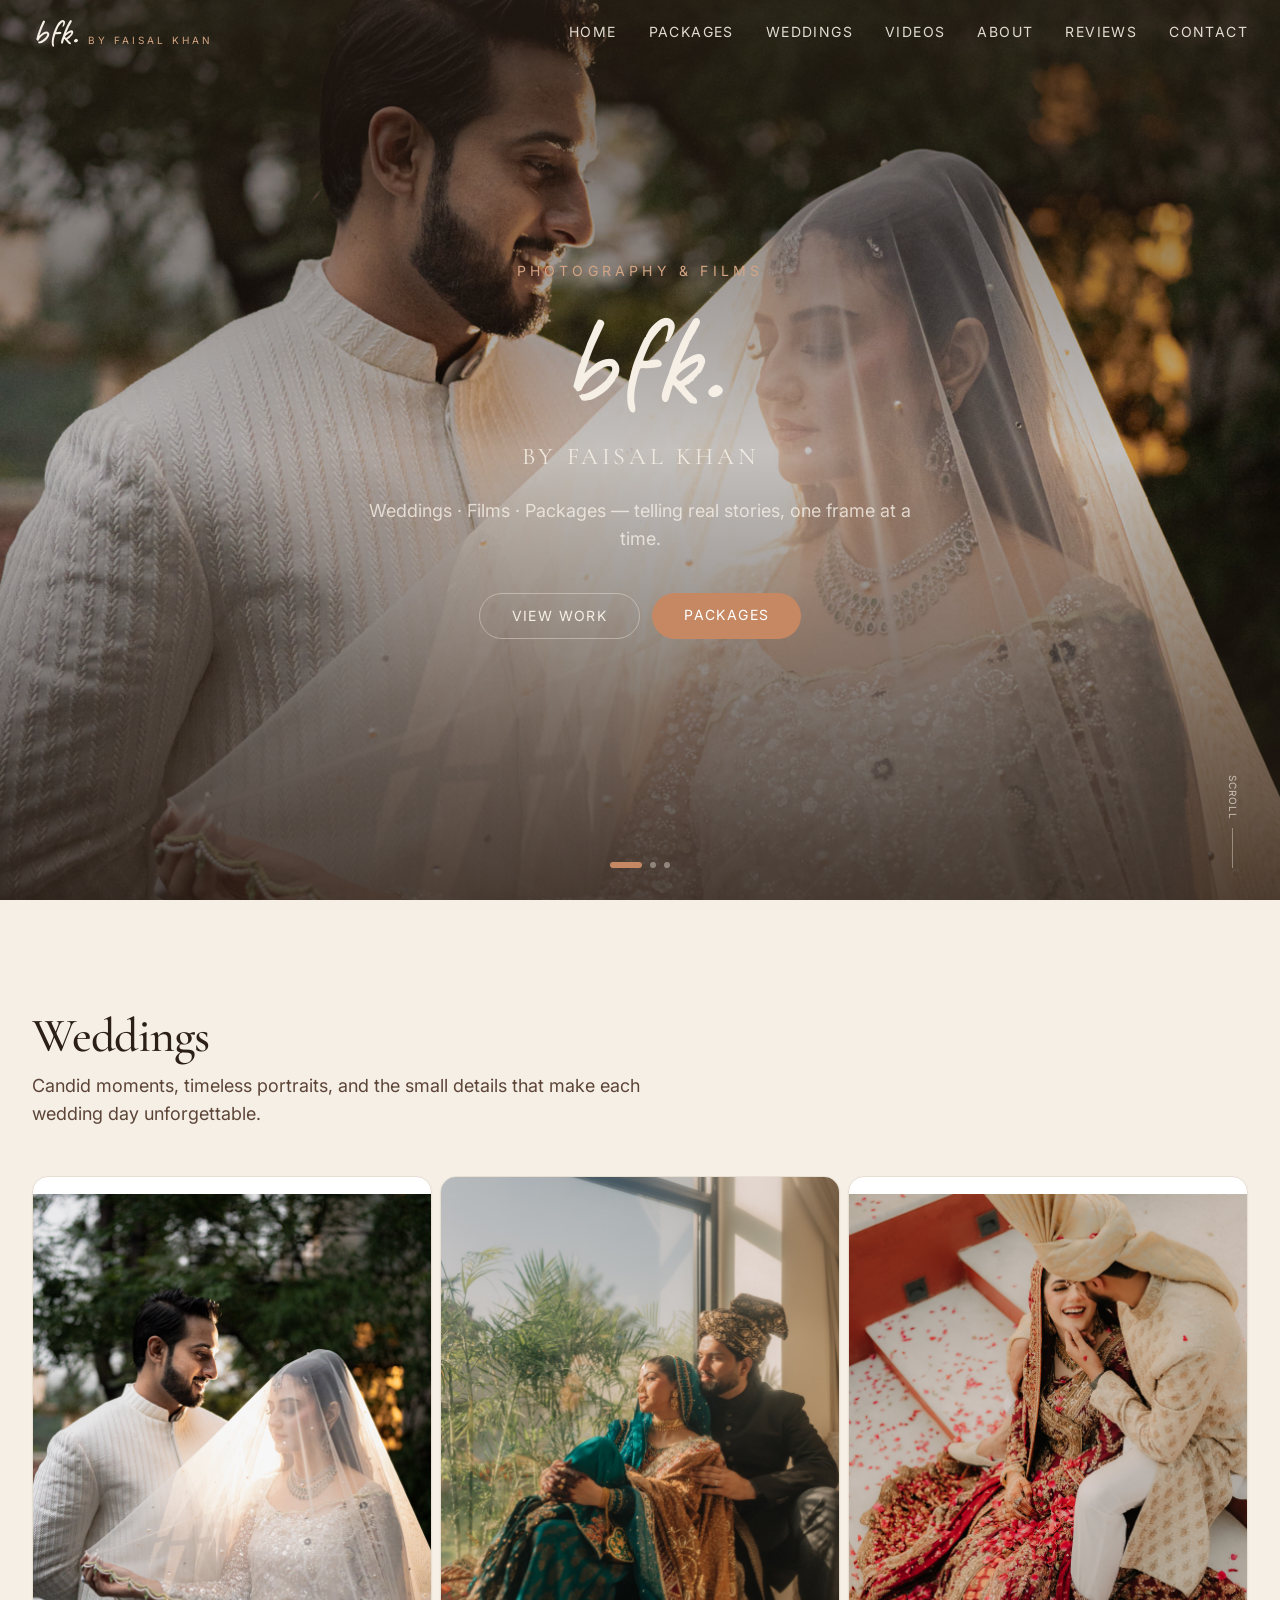
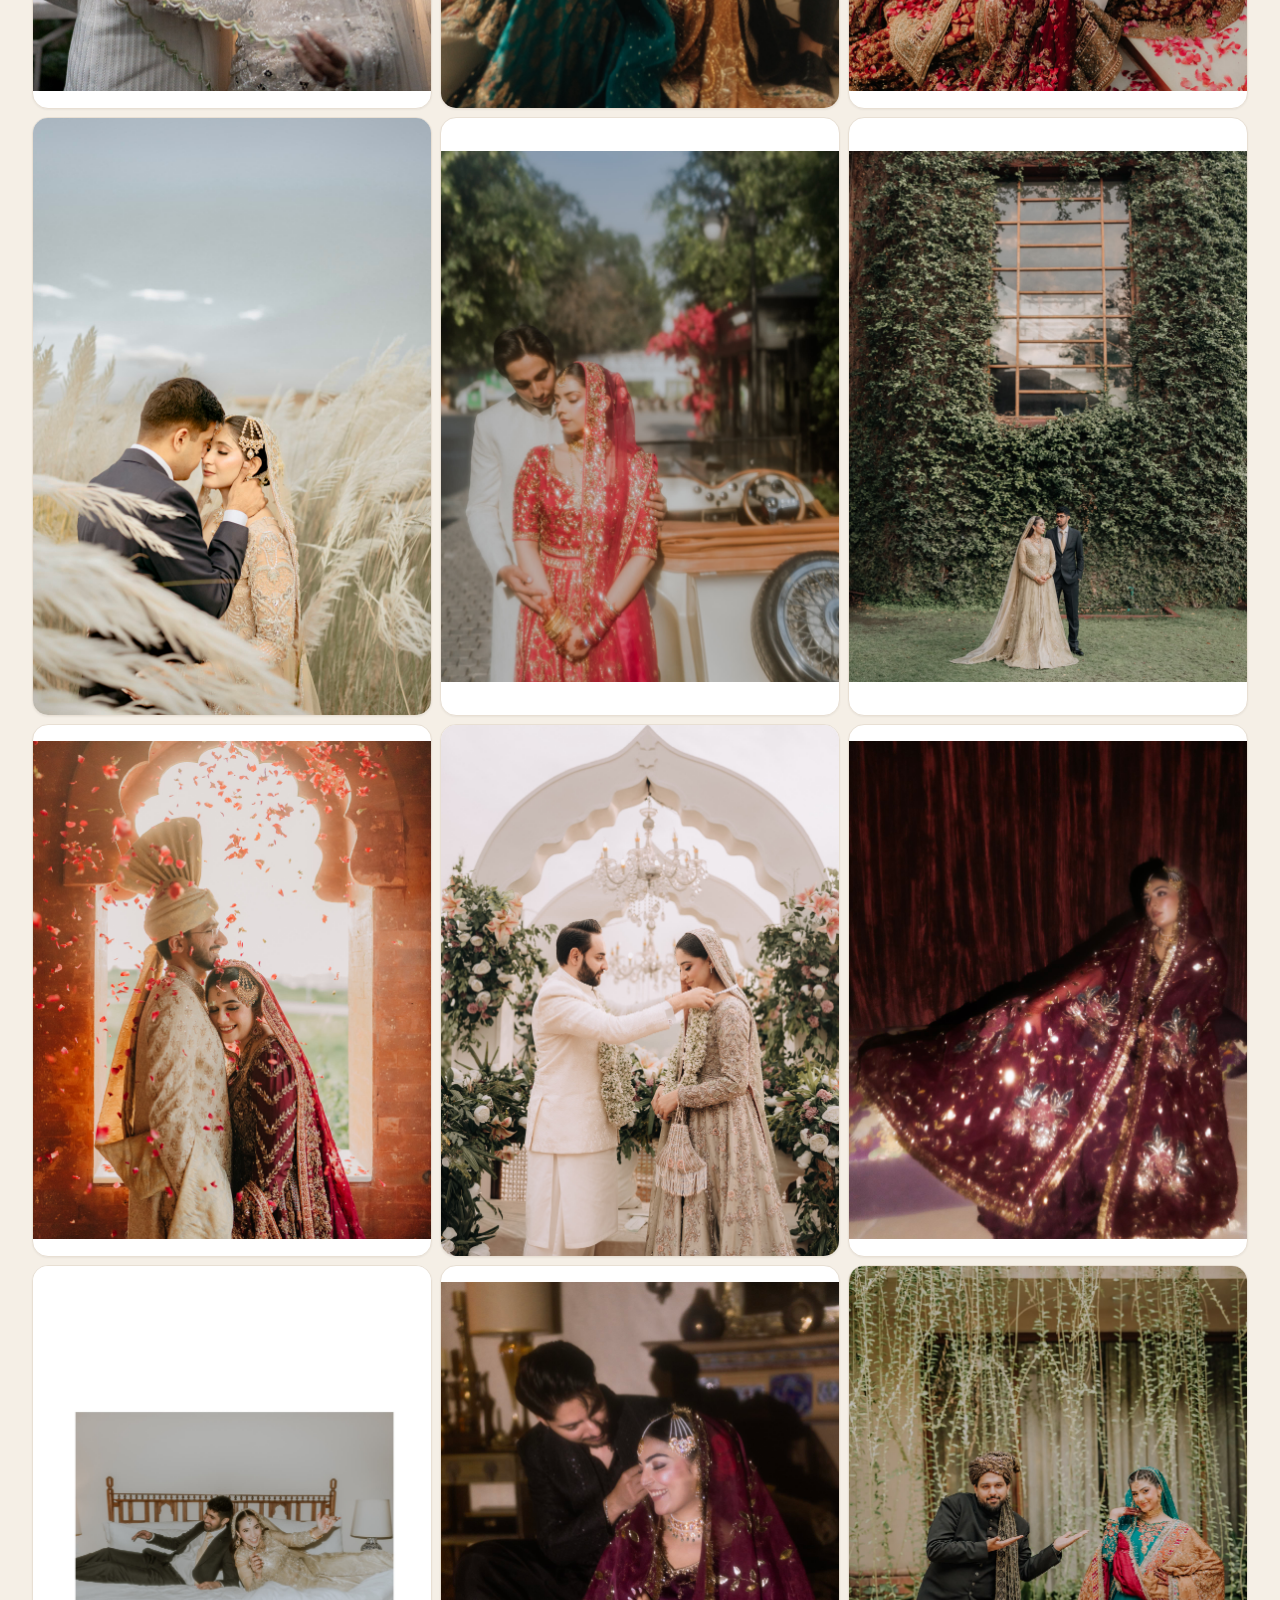
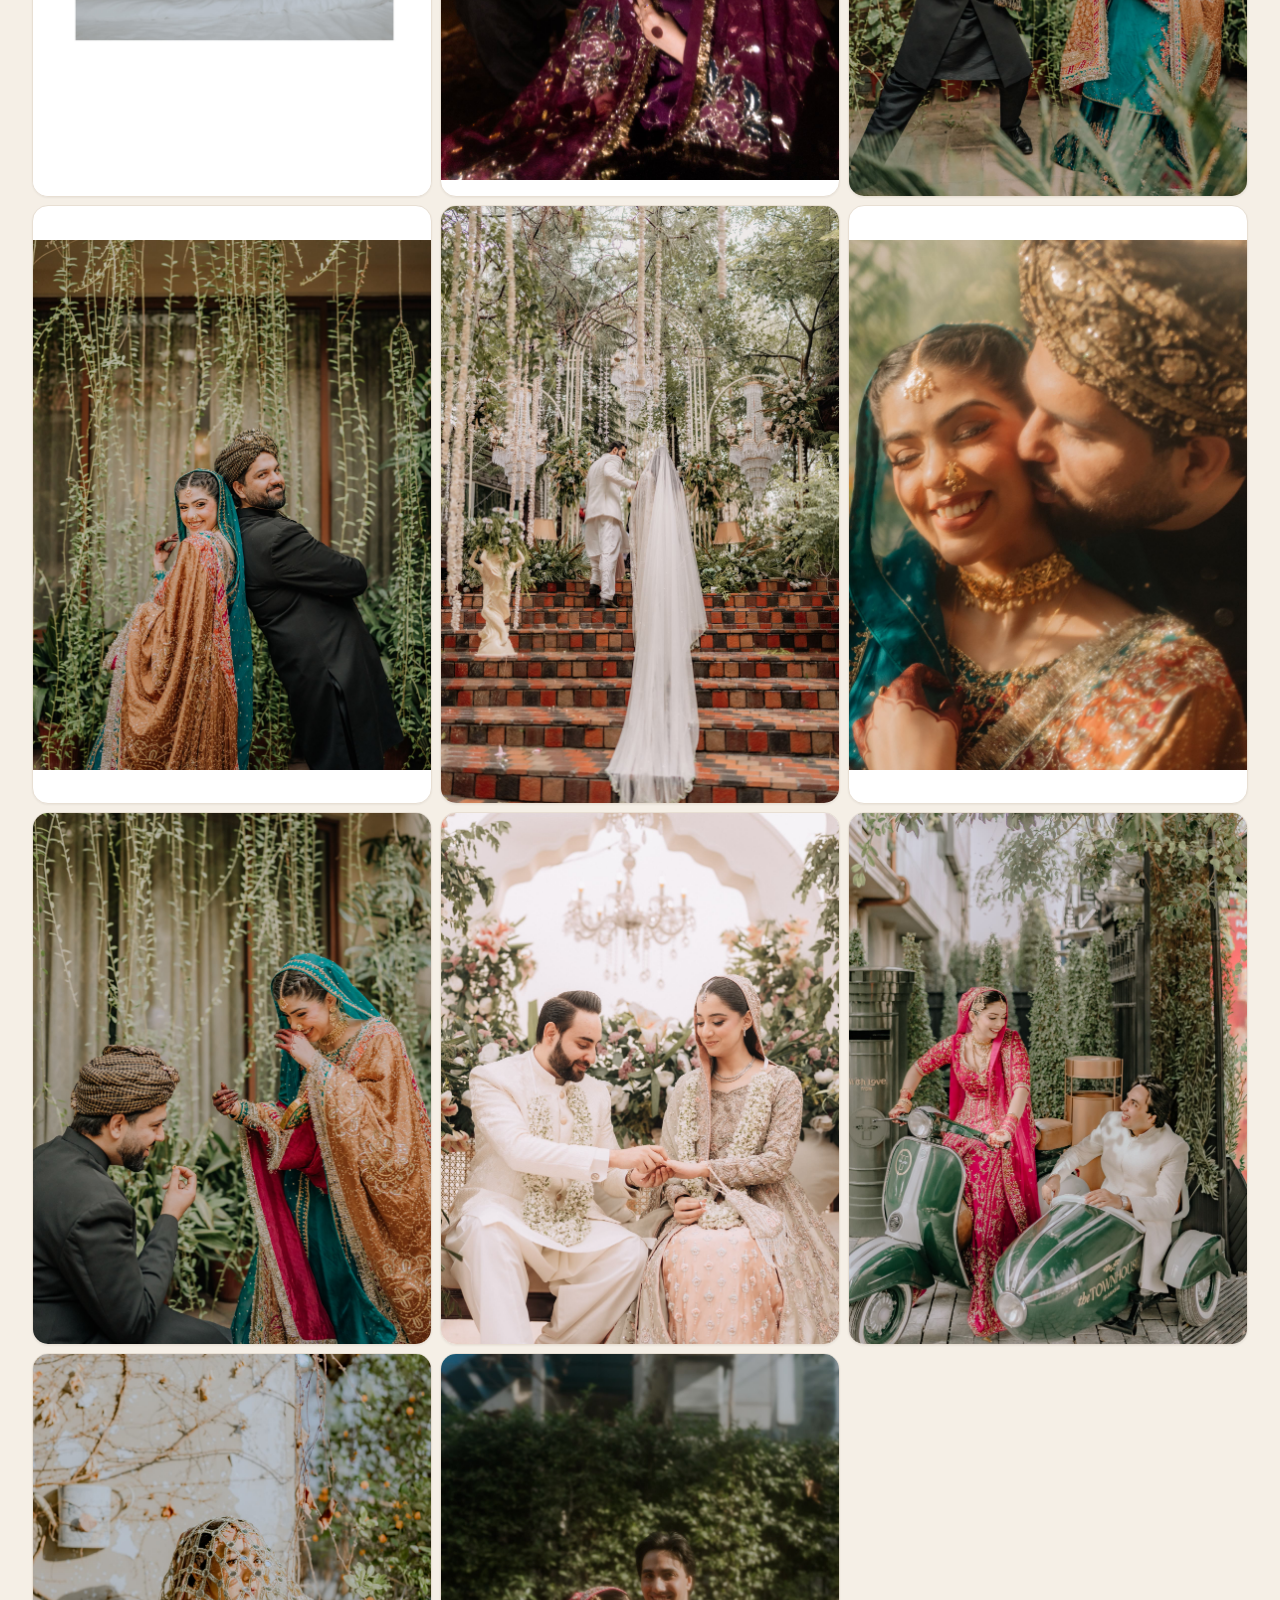
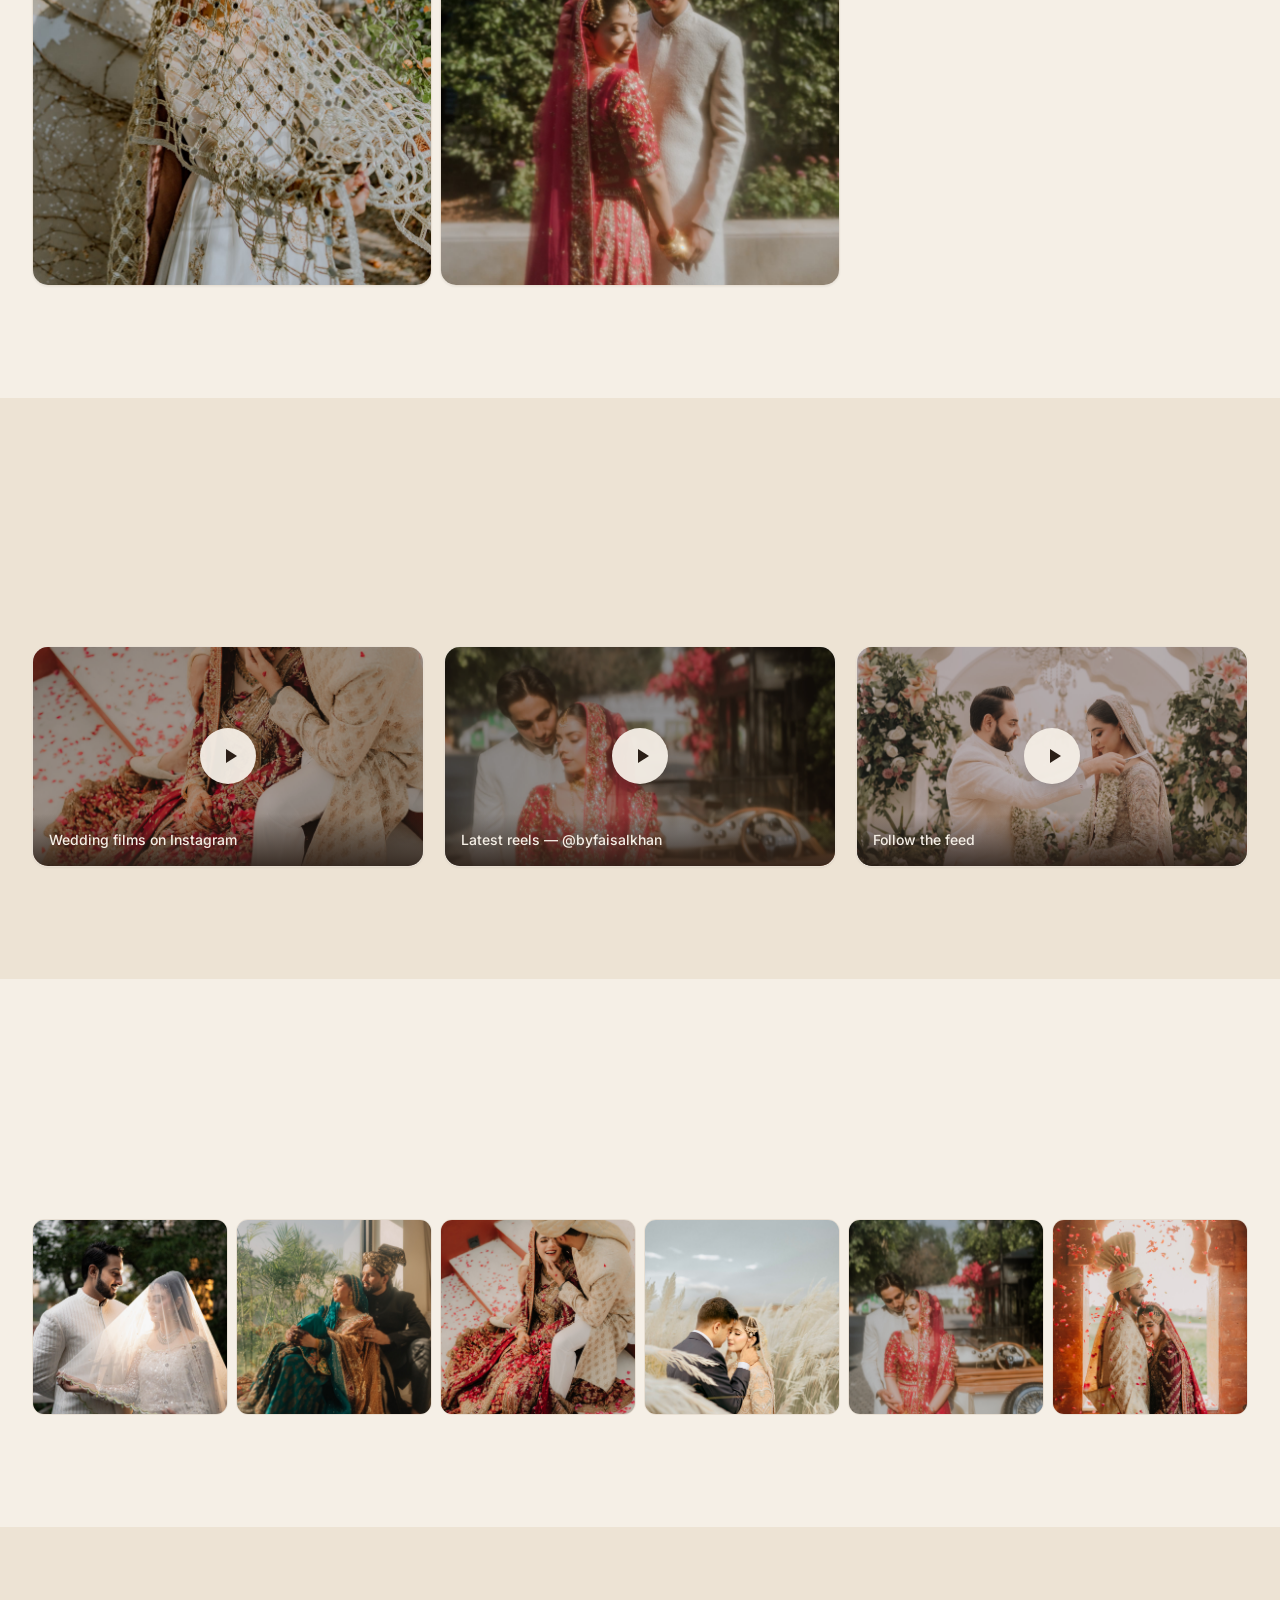
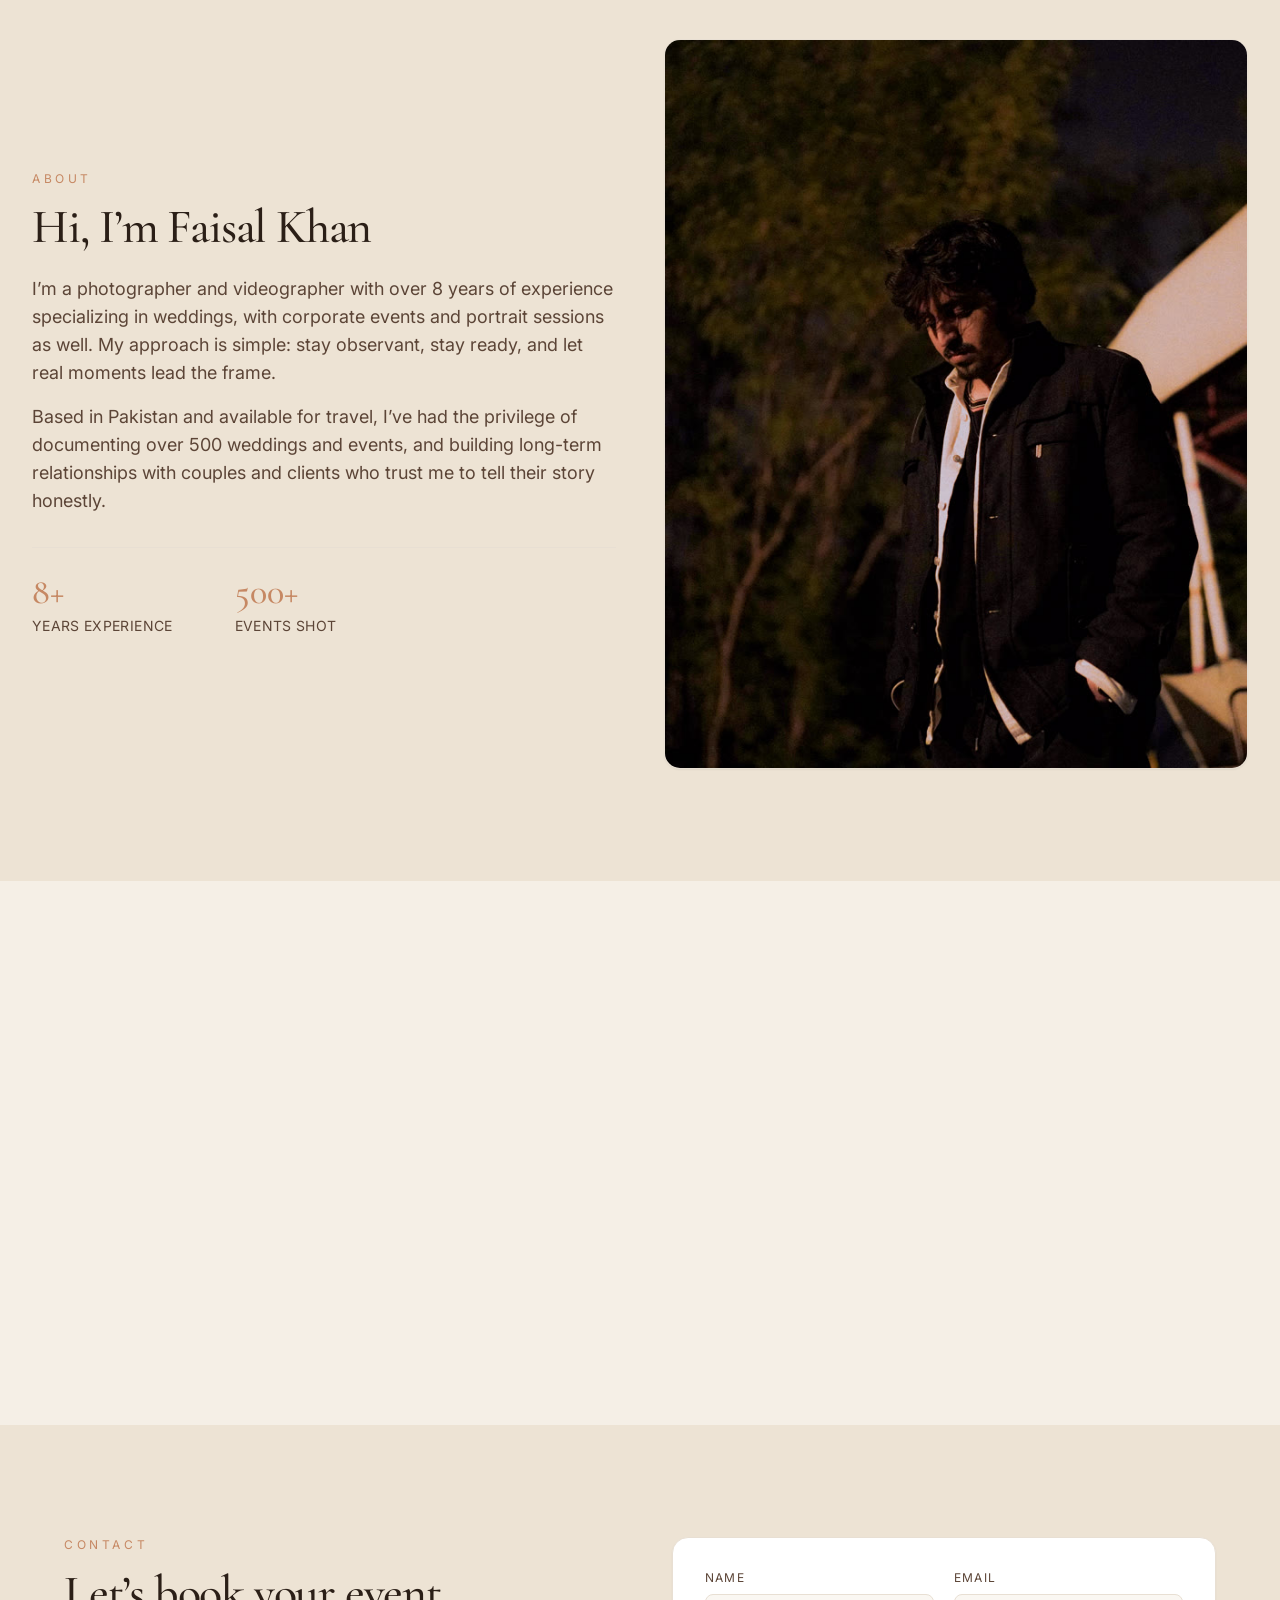
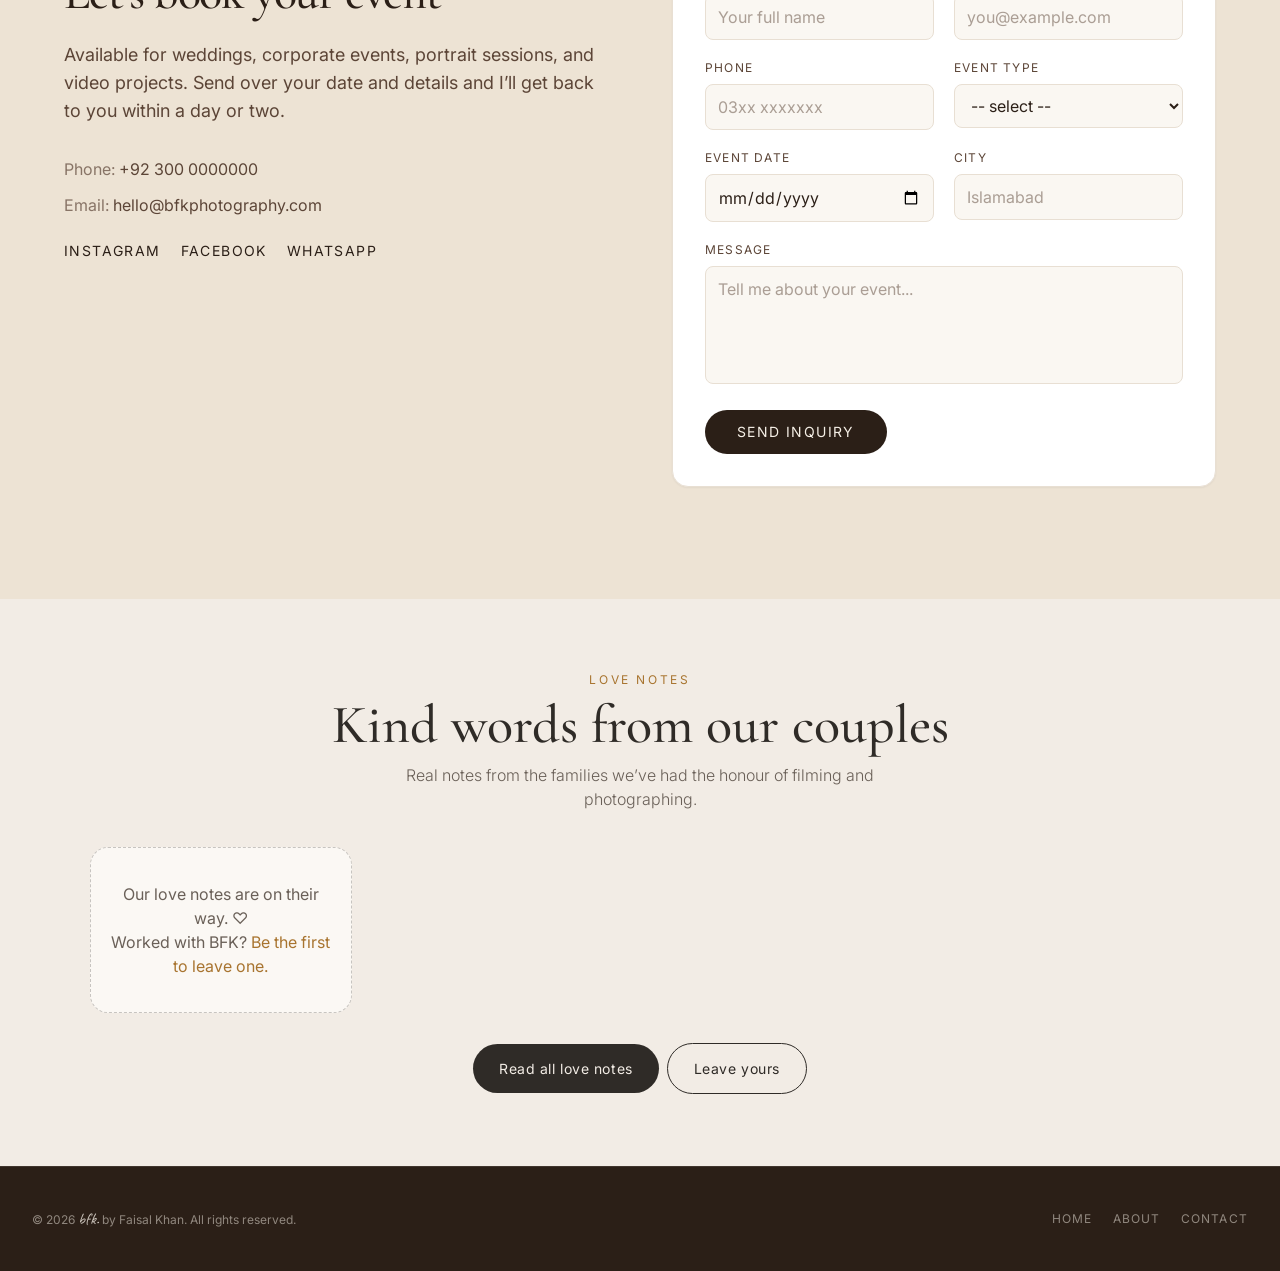
==== commit e4793ed0: "Reviews feature: /review form, Love Notes on home/packages, /reviews wall" ====
--- a/index.html
+++ b/index.html
@@ -70,8 +70,10 @@
     </script>
     <script type="module" crossorigin src="/assets/main-CkkIVWcg.js"></script>
     <link rel="stylesheet" crossorigin href="/assets/main-6HRySpiB.css">
-  </head>
+  <link rel="stylesheet" href="/reviews/love-notes.css">
+</head>
   <body>
     <div id="root"></div>
-  </body>
+  <script src="/reviews/config.js"></script><script src="/reviews/love-notes.js"></script>
+</body>
 </html>
--- a/reviews/love-notes.css
+++ b/reviews/love-notes.css
@@ -0,0 +1,16 @@
+.ln-section{background:#F2ECE5;color:#2F2B27;padding:72px 20px;font-family:Inter,system-ui,sans-serif}
+.ln-inner{max-width:1100px;margin:0 auto}
+.ln-kicker{font-size:12px;letter-spacing:.22em;text-transform:uppercase;color:#A8742F;text-align:center;margin:0 0 8px}
+.ln-title{font-family:"Cormorant Garamond",Georgia,serif;font-weight:500;font-size:clamp(36px,6vw,54px);line-height:1.05;text-align:center;margin:0 0 10px}
+.ln-sub{text-align:center;color:#6A6058;font-weight:300;max-width:520px;margin:0 auto 36px}
+.ln-grid{display:grid;gap:18px;grid-template-columns:repeat(auto-fill,minmax(260px,1fr))}
+.ln-card{background:#FBF8F4;border:1px solid rgba(47,43,39,.12);border-radius:18px;overflow:hidden;display:flex;flex-direction:column}
+.ln-card img{width:100%;aspect-ratio:4/3;object-fit:cover;display:block}
+.ln-body{padding:20px 22px 24px}
+.ln-stars{color:#A8742F;letter-spacing:3px;font-size:16px}
+.ln-quote{font-family:"Cormorant Garamond",Georgia,serif;font-size:21px;line-height:1.35;margin:10px 0 14px}
+.ln-who{font-size:13px;font-weight:500}.ln-meta{font-size:12px;color:#6A6058}
+.ln-empty{text-align:center;color:#6A6058;background:#FBF8F4;border:1px dashed rgba(47,43,39,.25);border-radius:18px;padding:34px 20px}
+.ln-cta{text-align:center;margin-top:30px}
+.ln-btn{display:inline-block;background:#2F2B27;color:#F2ECE5;text-decoration:none;padding:14px 26px;border-radius:999px;font-size:14px;letter-spacing:.04em}
+.ln-btn.ghost{background:transparent;color:#2F2B27;border:1px solid #2F2B27;margin-left:8px}
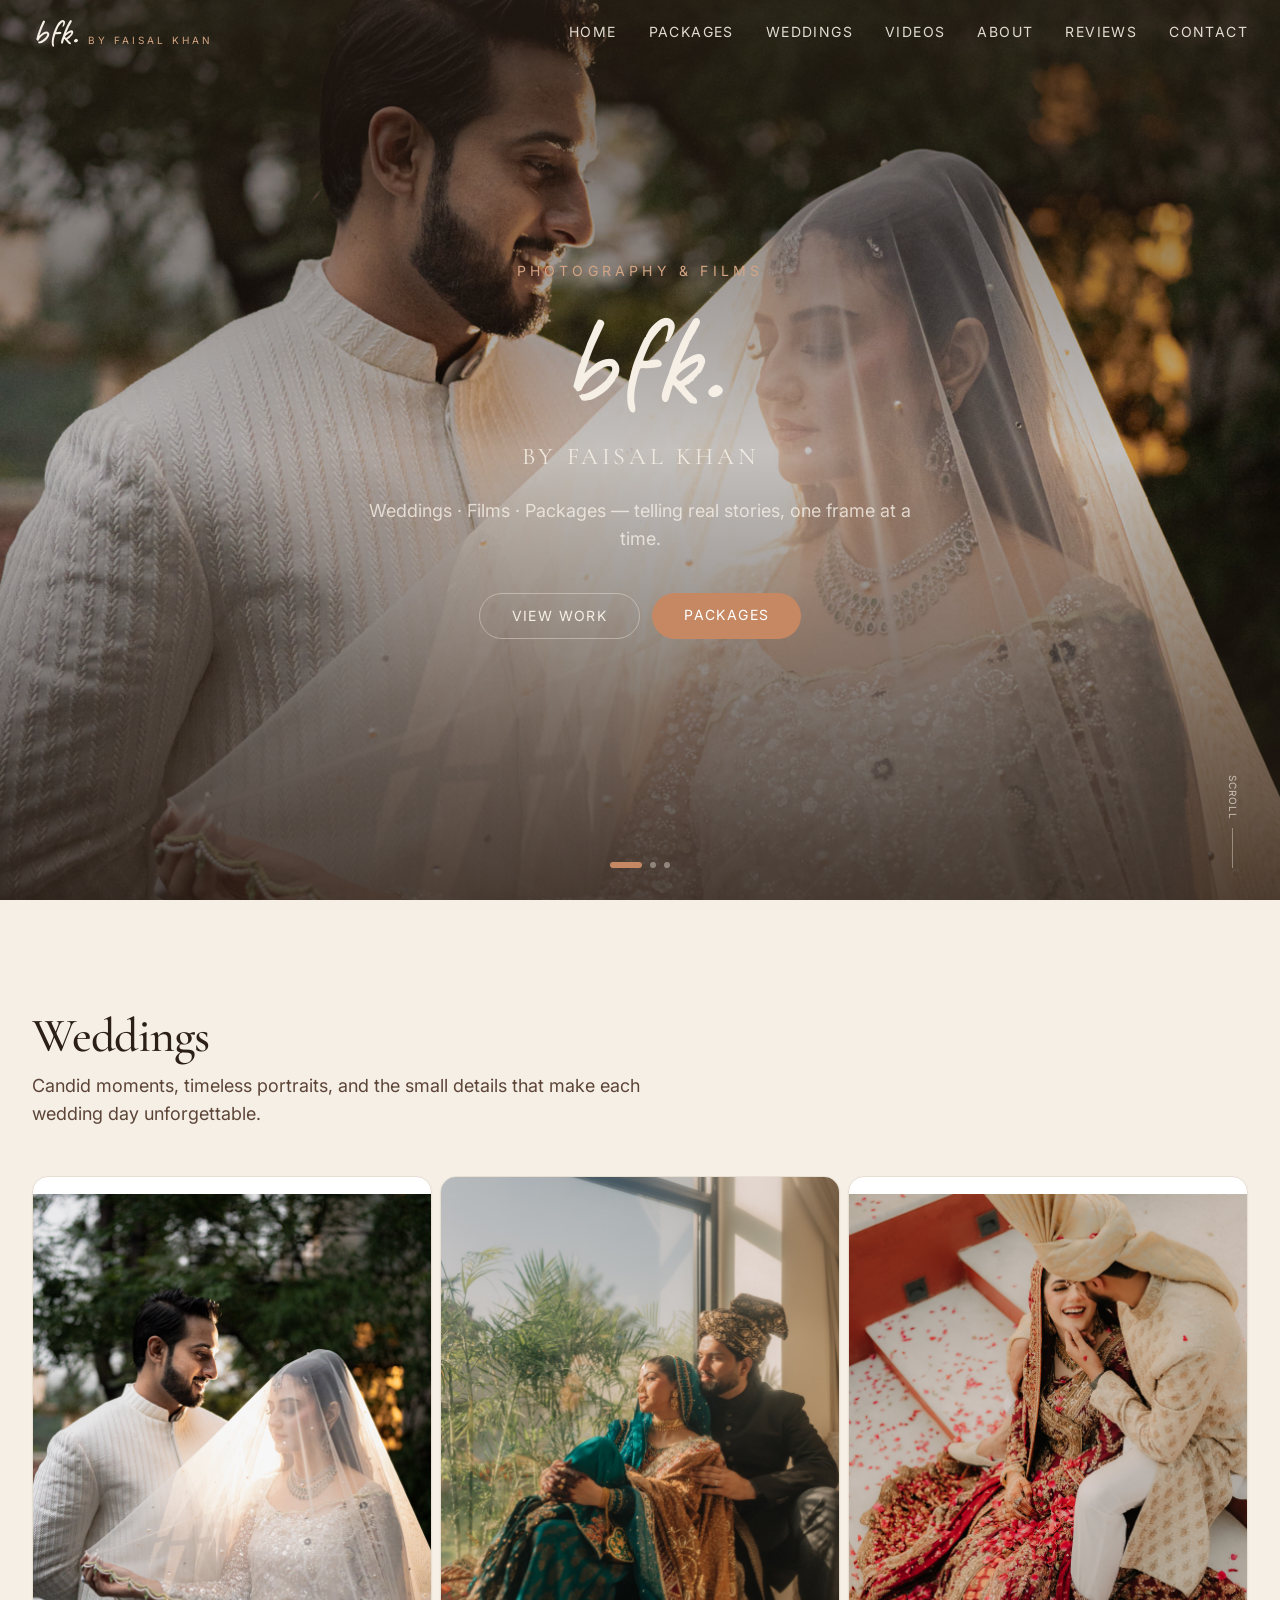
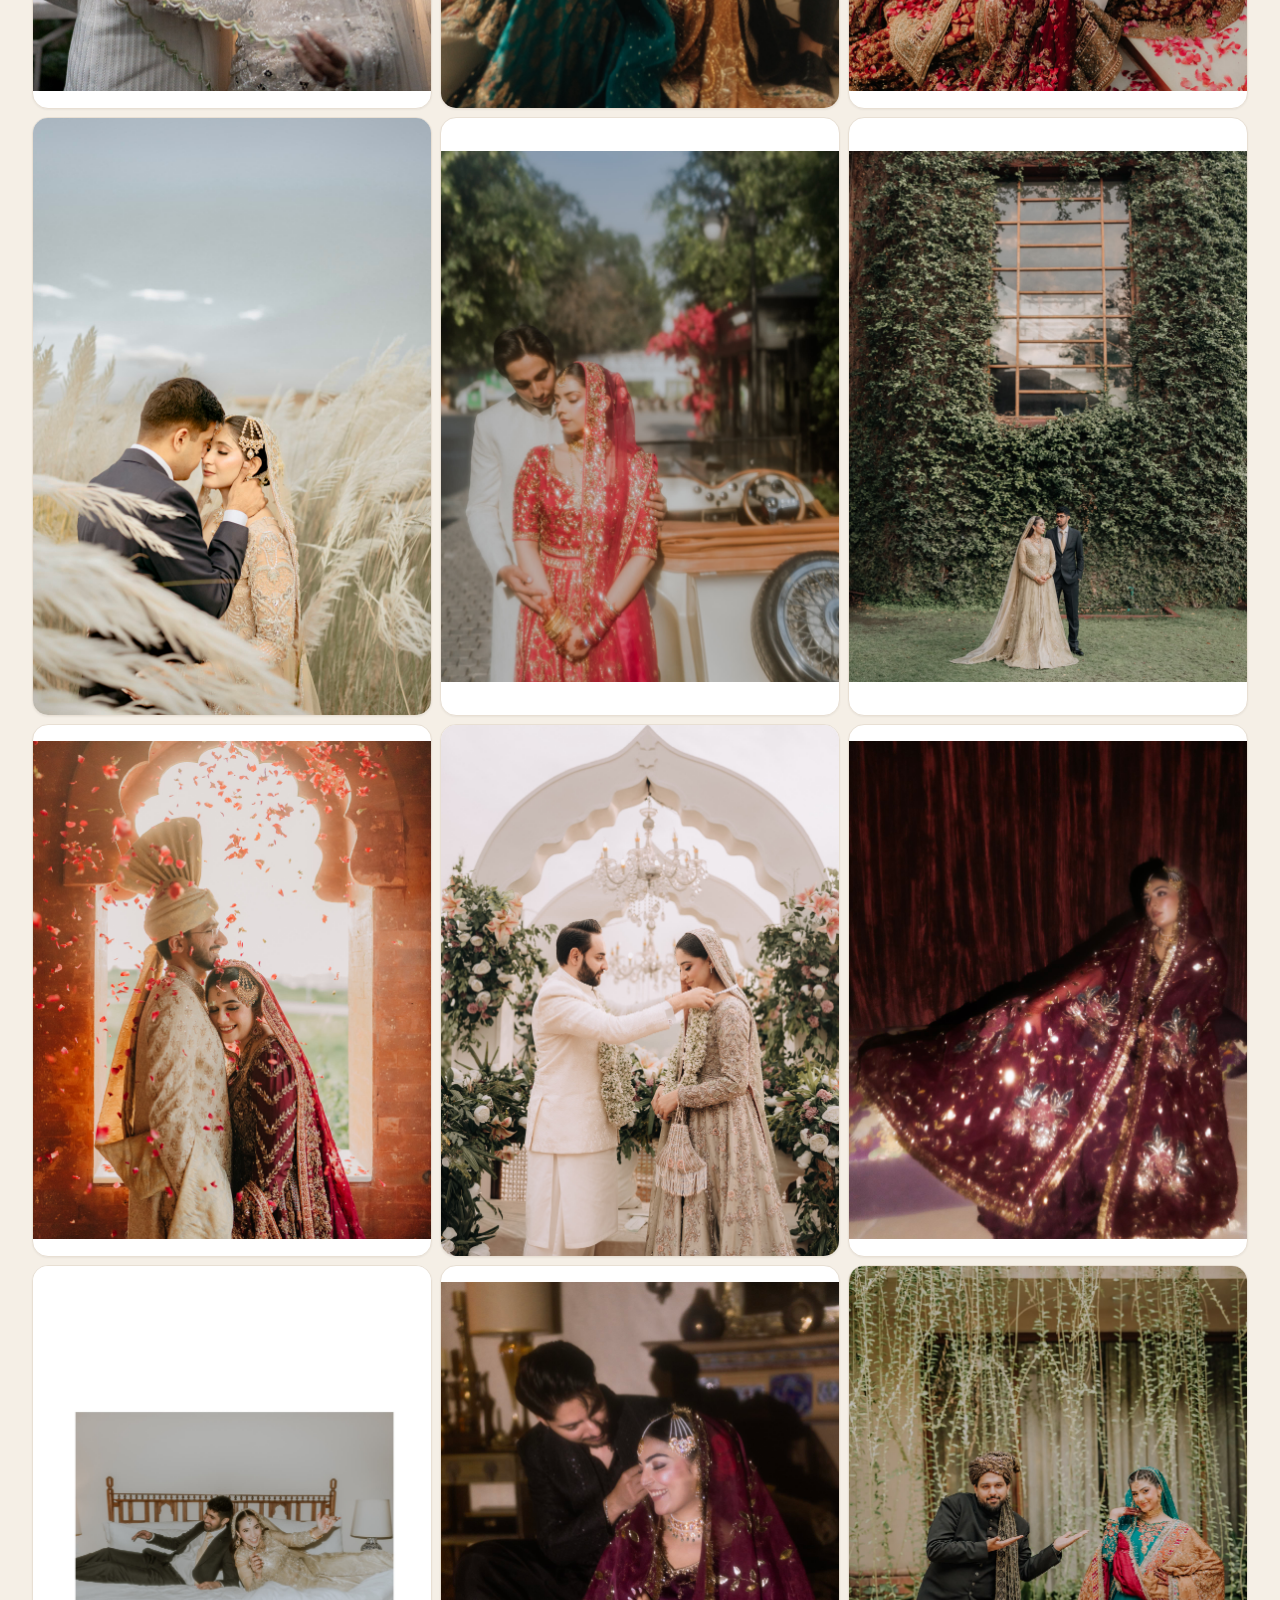
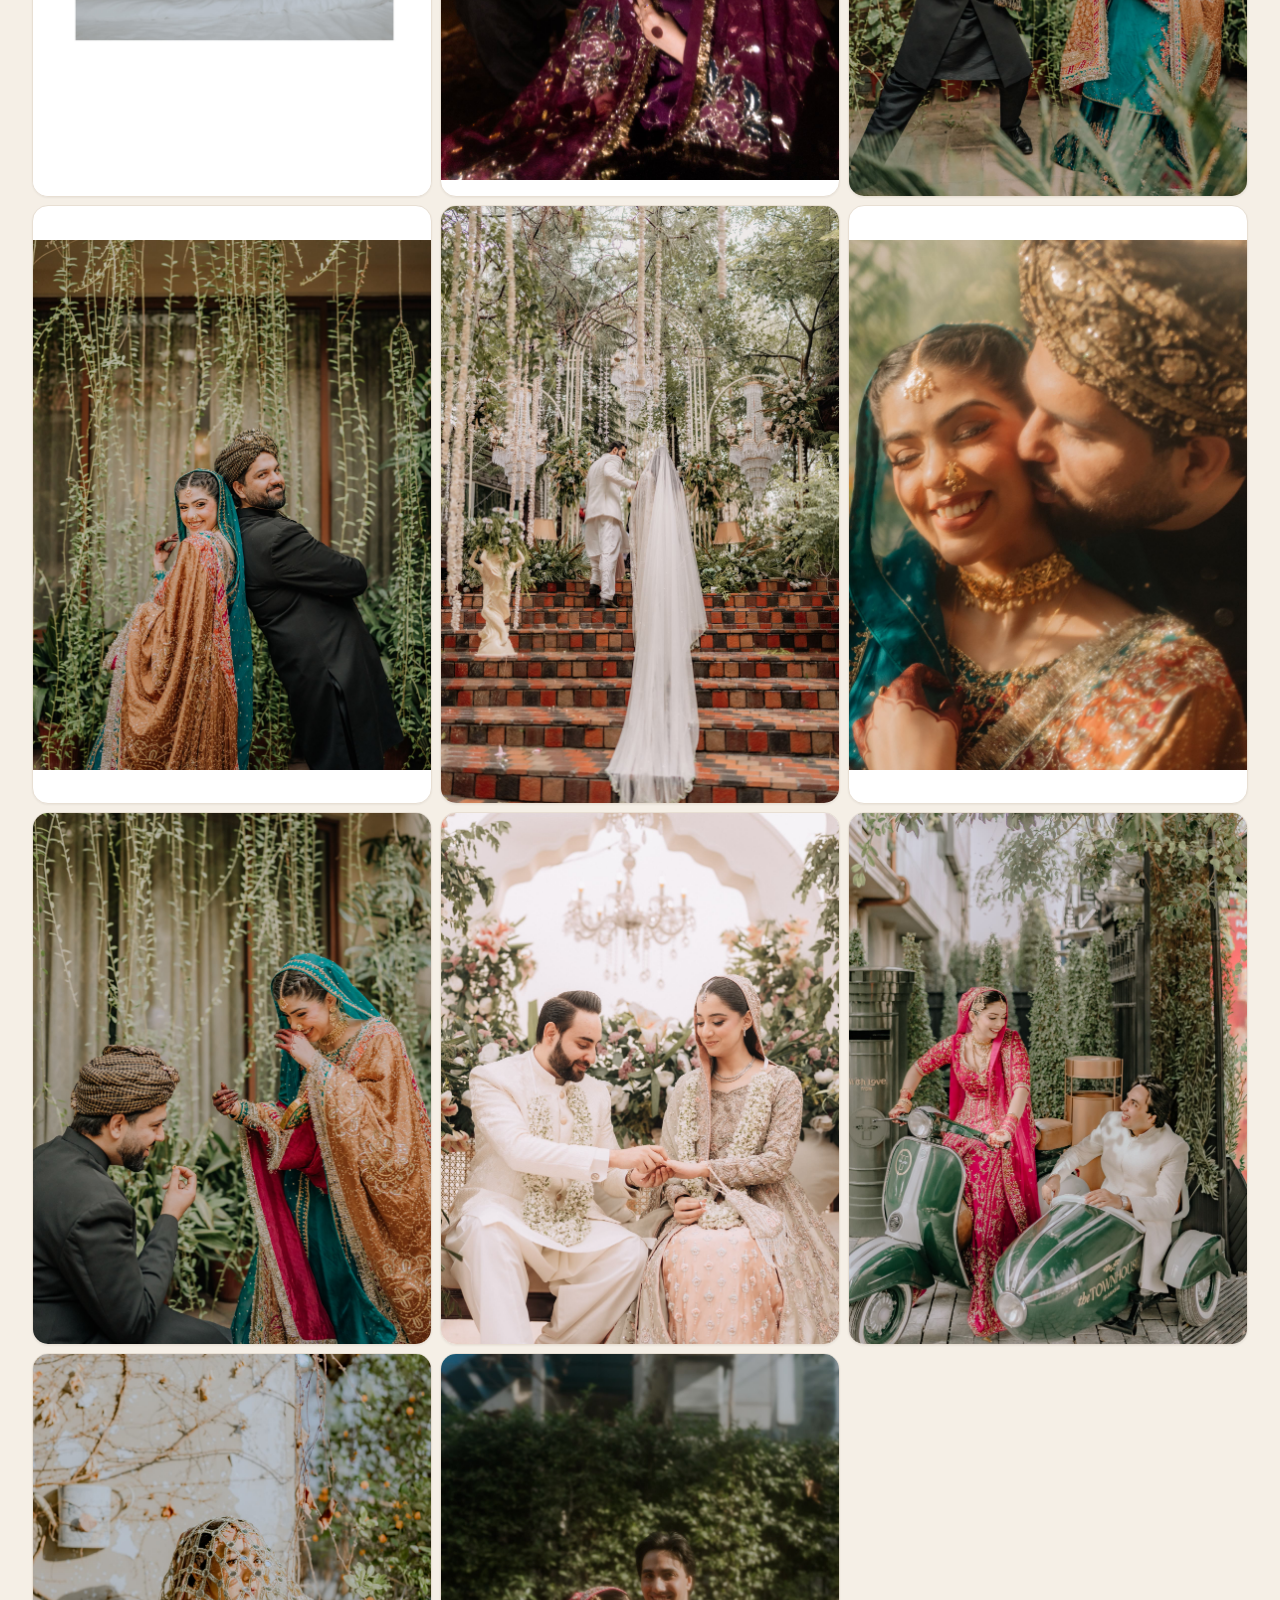
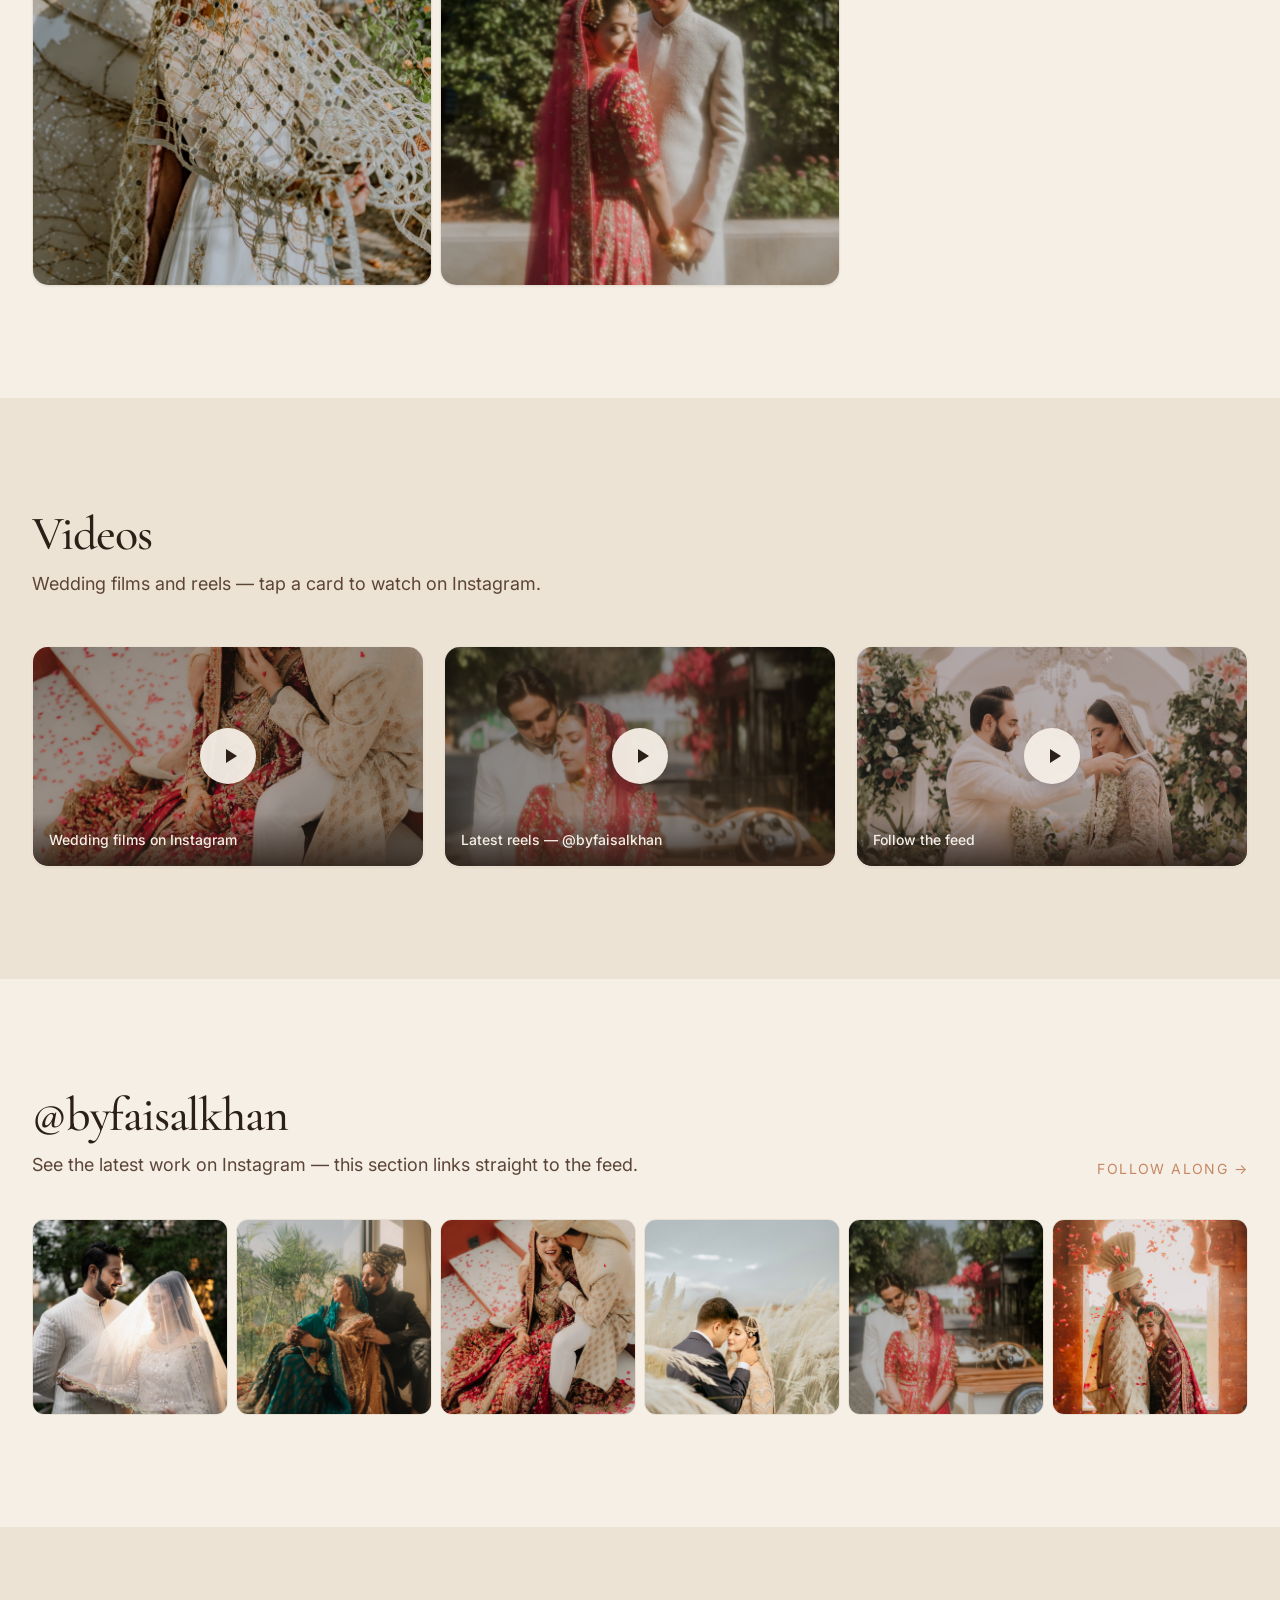
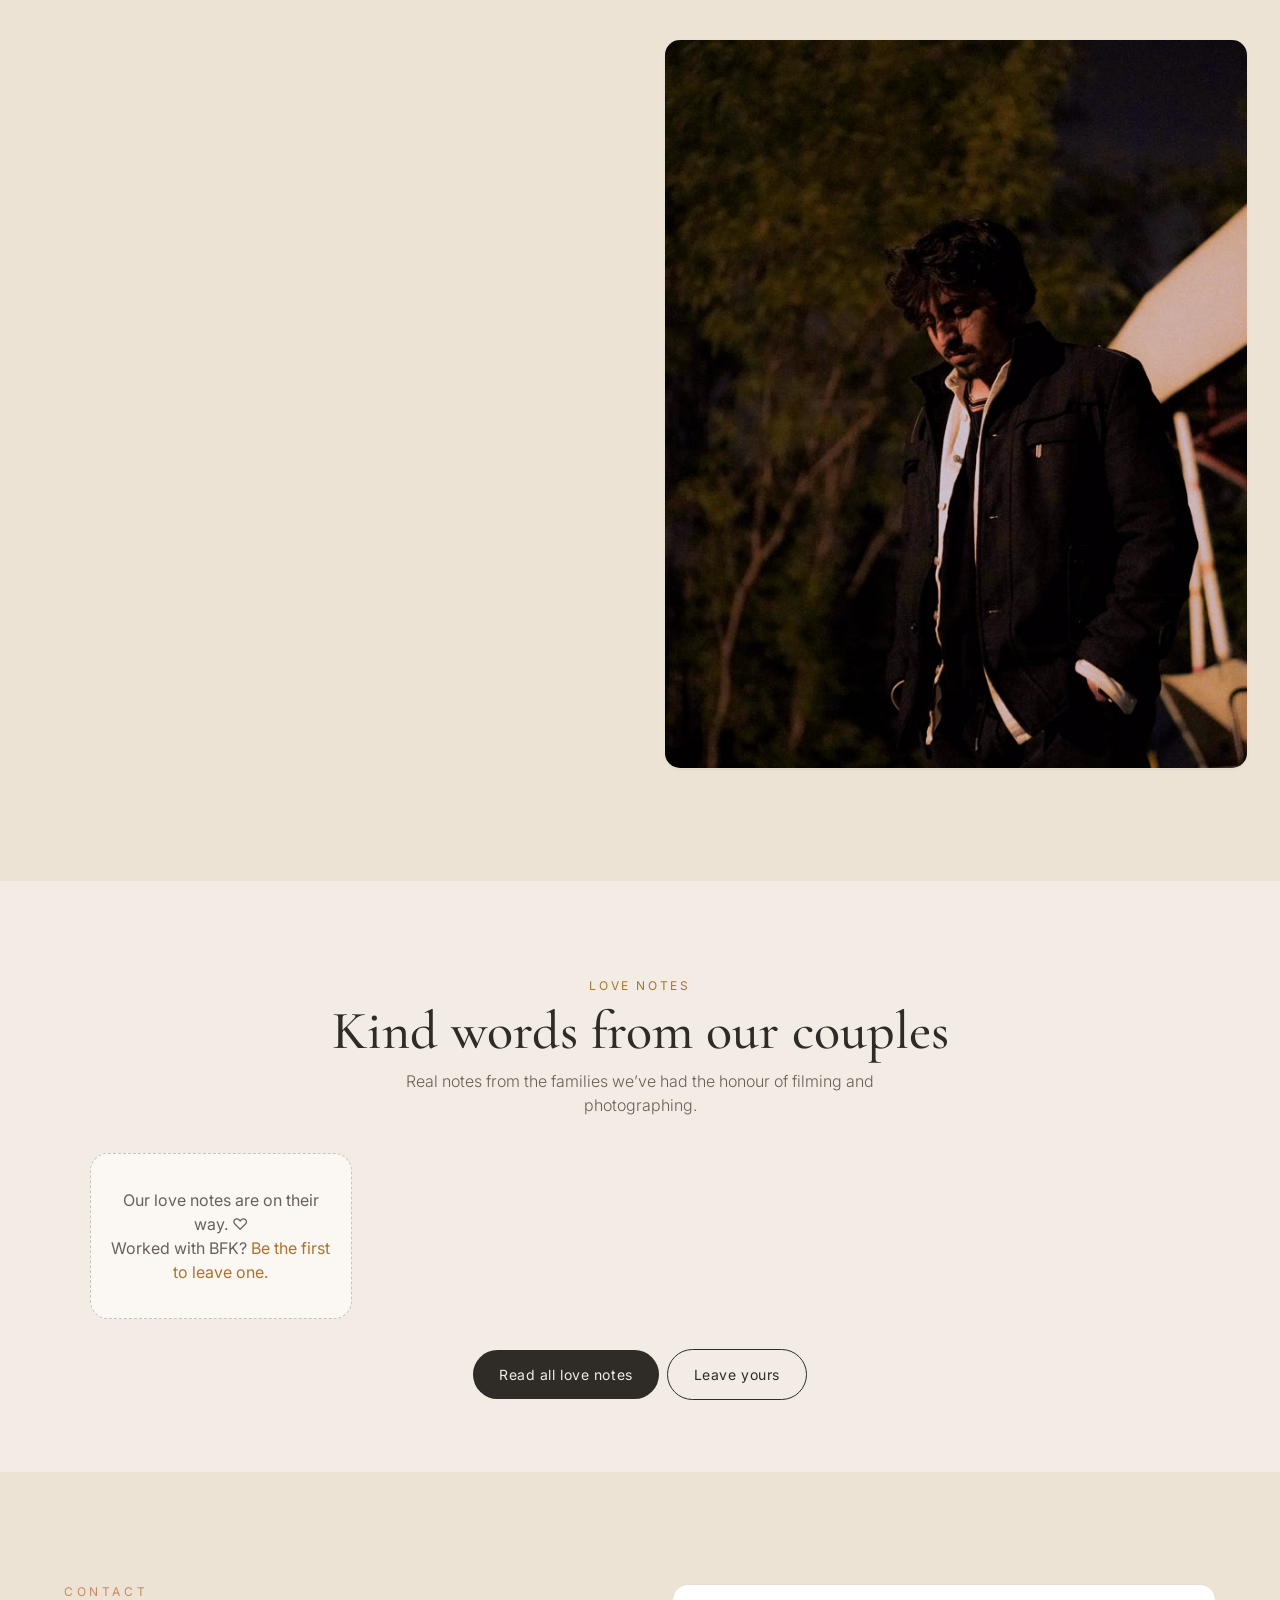
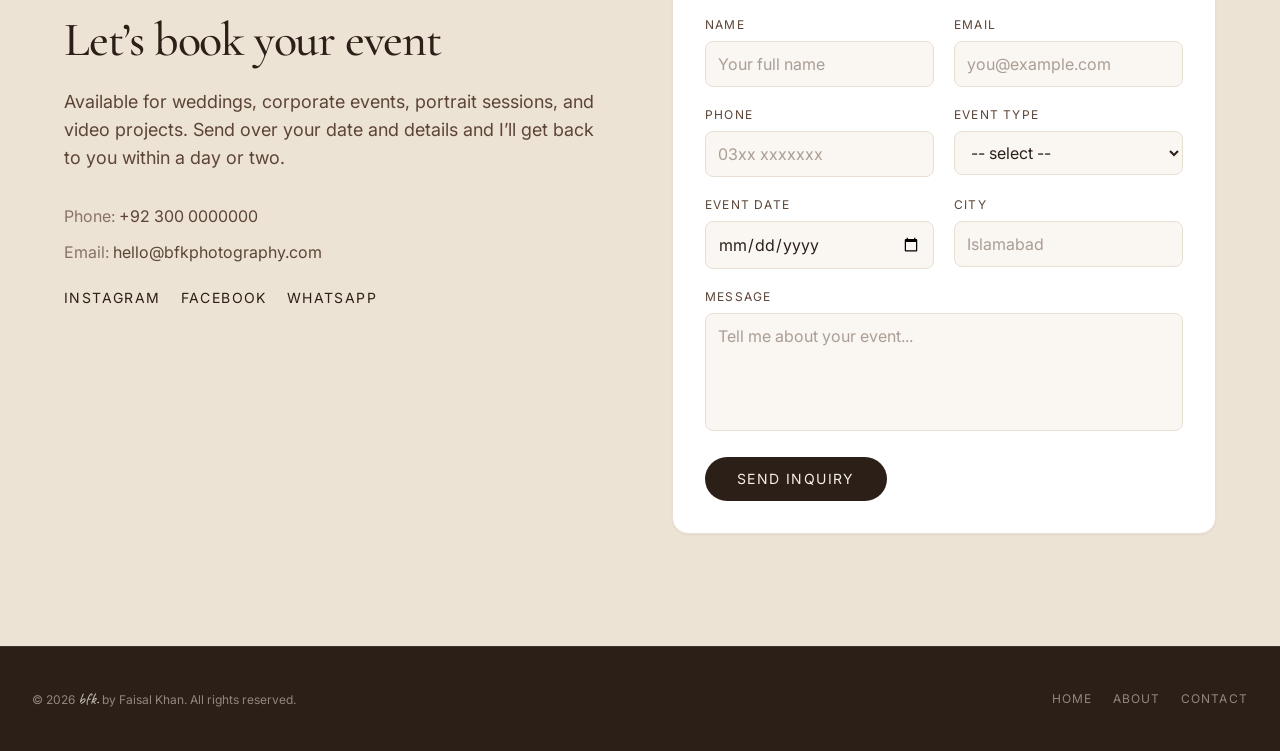
==== commit e83a78d8: "Reviews: no star gating; replace homepage carousel with Love Notes; nav offset" ====
--- a/index.html
+++ b/index.html
@@ -68,7 +68,7 @@
         "knowsAbout": ["Wedding Photography", "Corporate Event Photography", "Portrait Photography", "Videography"]
       }
     </script>
-    <script type="module" crossorigin src="/assets/main-CkkIVWcg.js"></script>
+    <script type="module" crossorigin src="/assets/main-CkkIVWcg-ln1.js"></script>
     <link rel="stylesheet" crossorigin href="/assets/main-6HRySpiB.css">
   <link rel="stylesheet" href="/reviews/love-notes.css">
 </head>
--- a/reviews/love-notes.css
+++ b/reviews/love-notes.css
@@ -14,3 +14,5 @@
 .ln-cta{text-align:center;margin-top:30px}
 .ln-btn{display:inline-block;background:#2F2B27;color:#F2ECE5;text-decoration:none;padding:14px 26px;border-radius:999px;font-size:14px;letter-spacing:.04em}
 .ln-btn.ghost{background:transparent;color:#2F2B27;border:1px solid #2F2B27;margin-left:8px}
+.ln-section{scroll-margin-top:96px;padding-top:96px}
+@media(max-width:640px){.ln-section{scroll-margin-top:72px;padding-top:72px}}
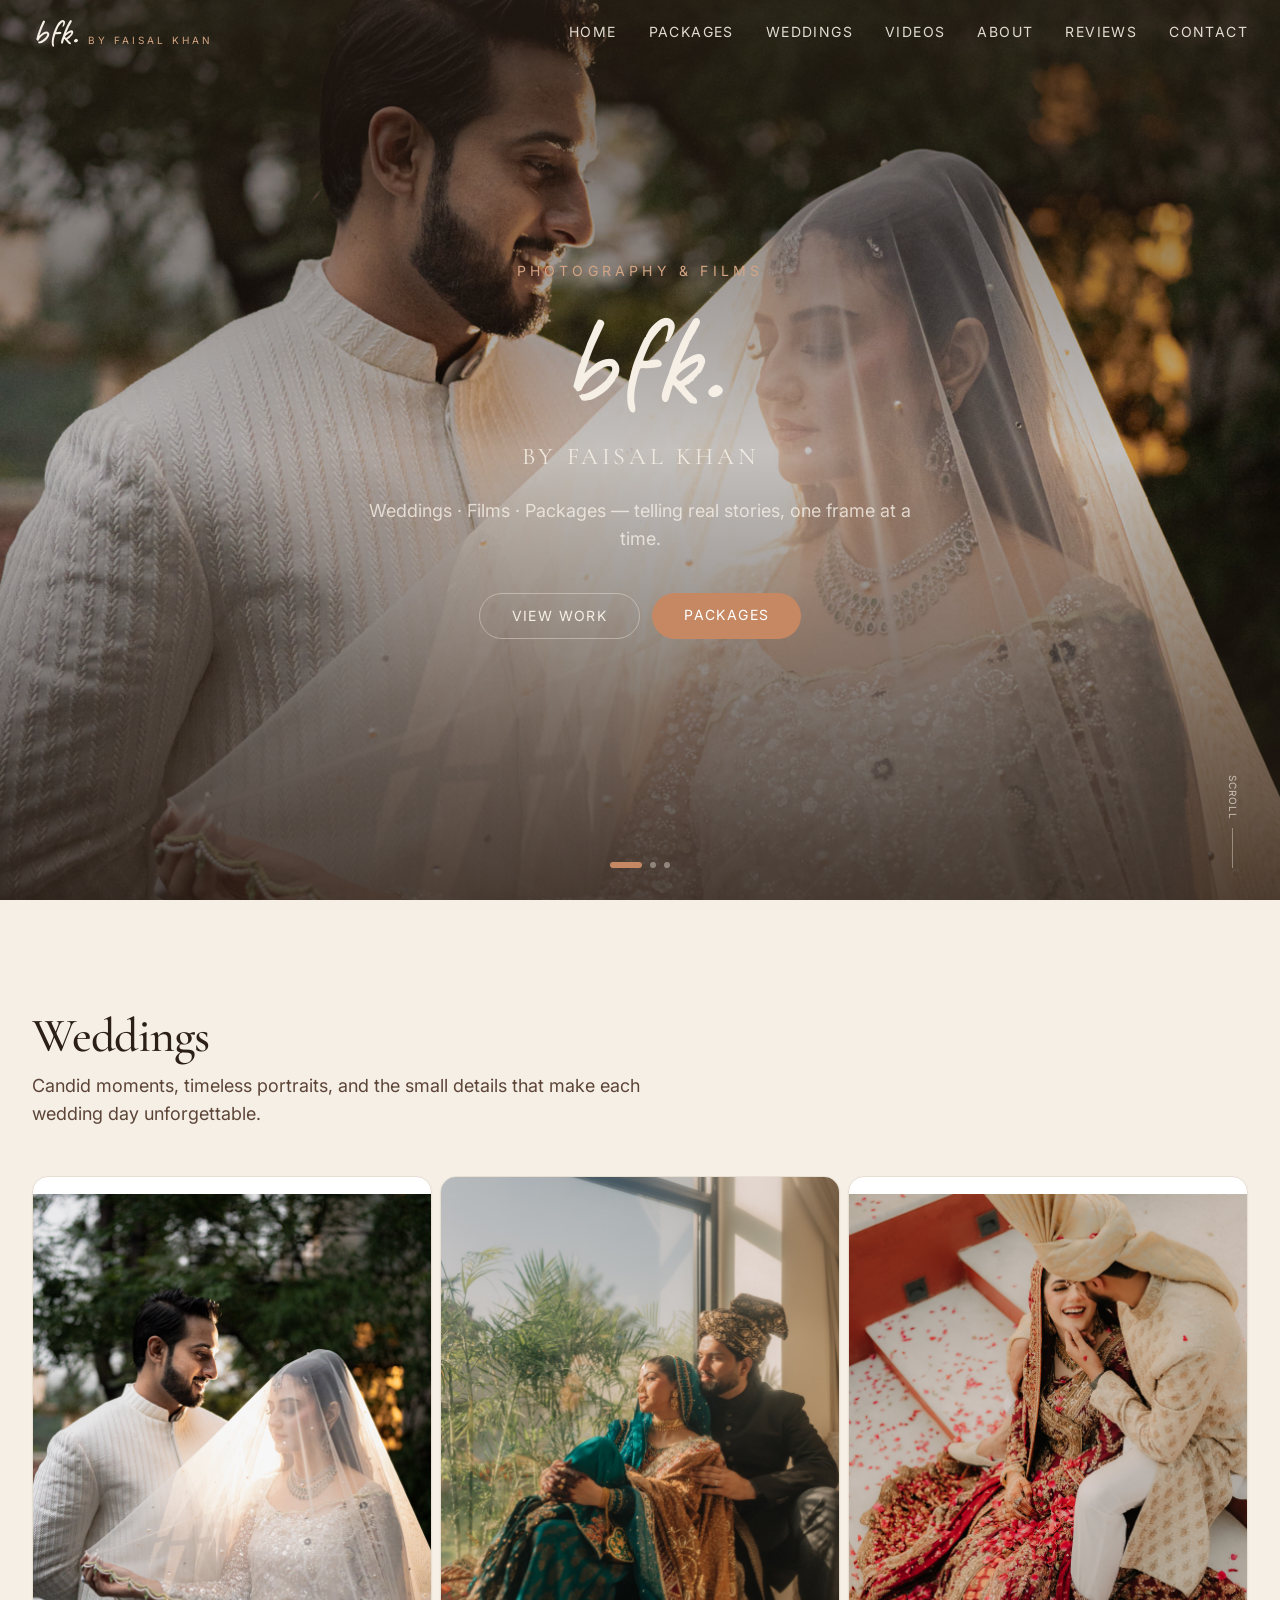
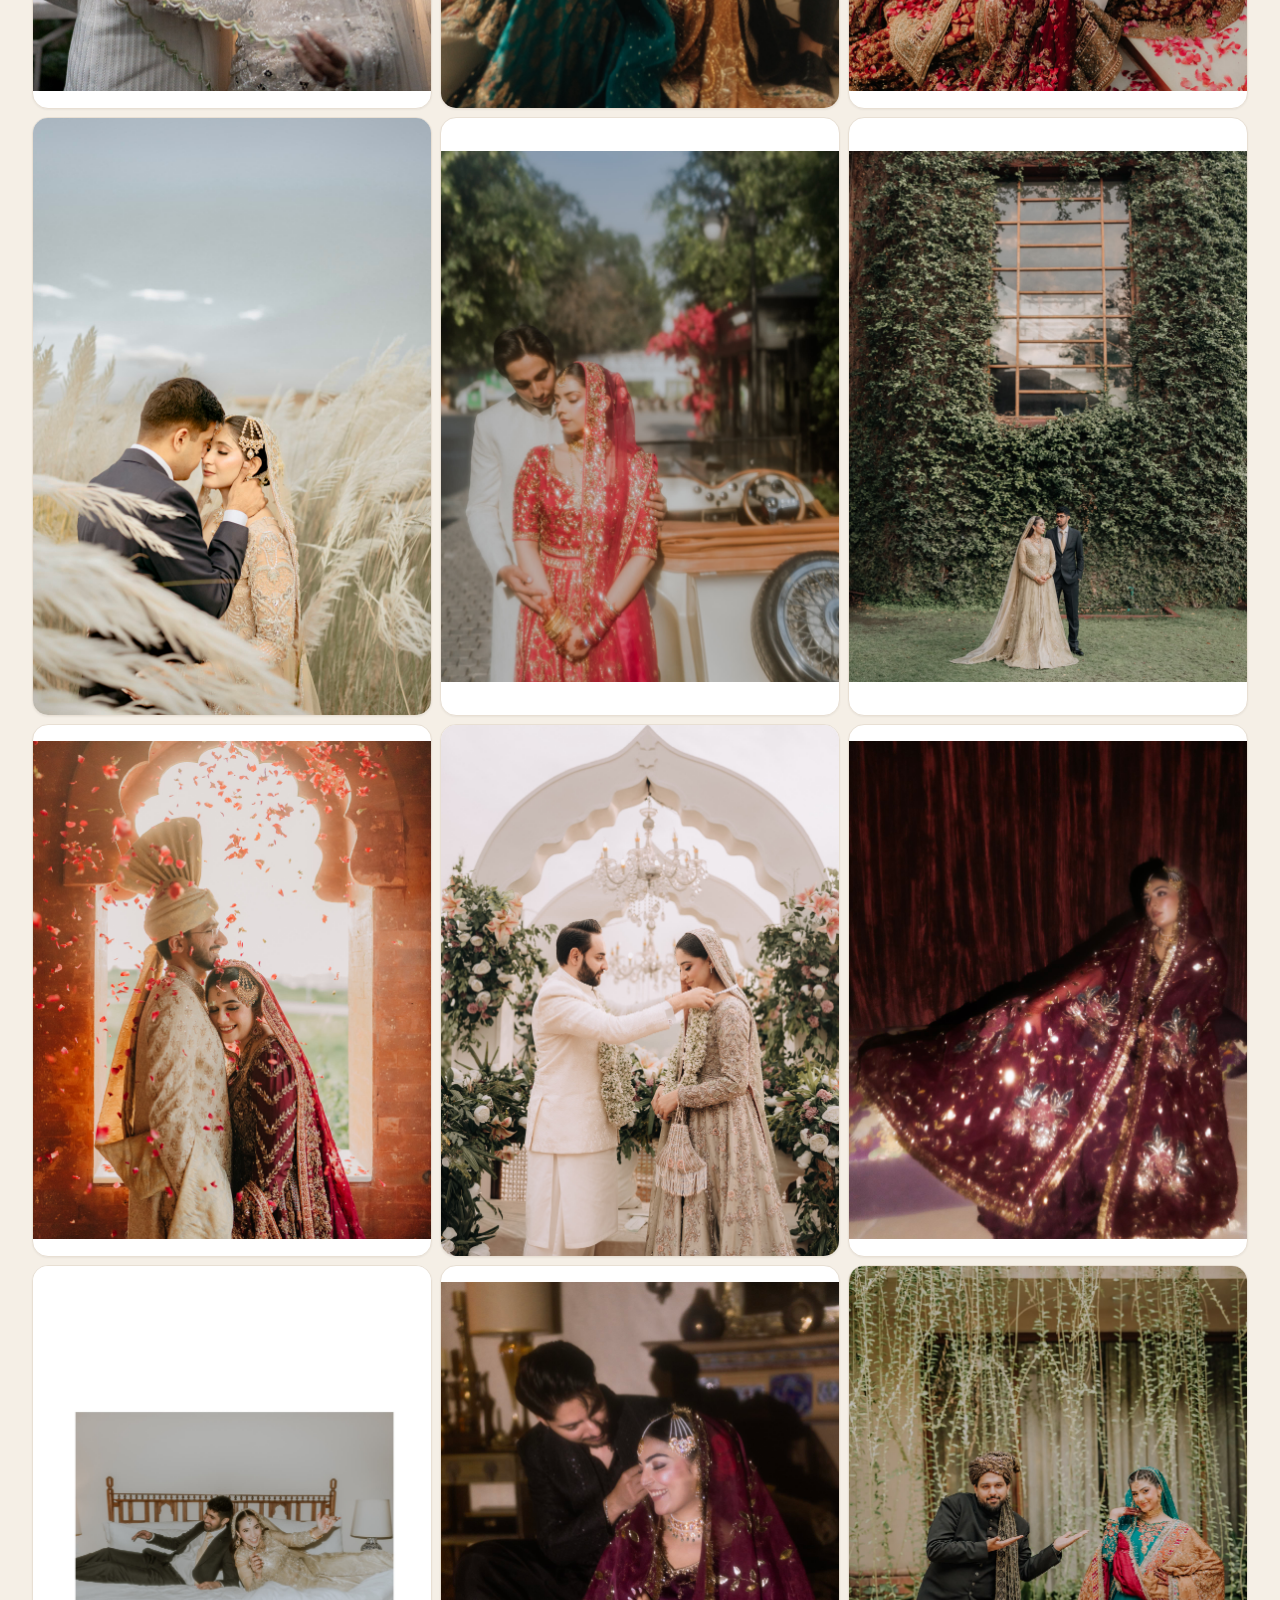
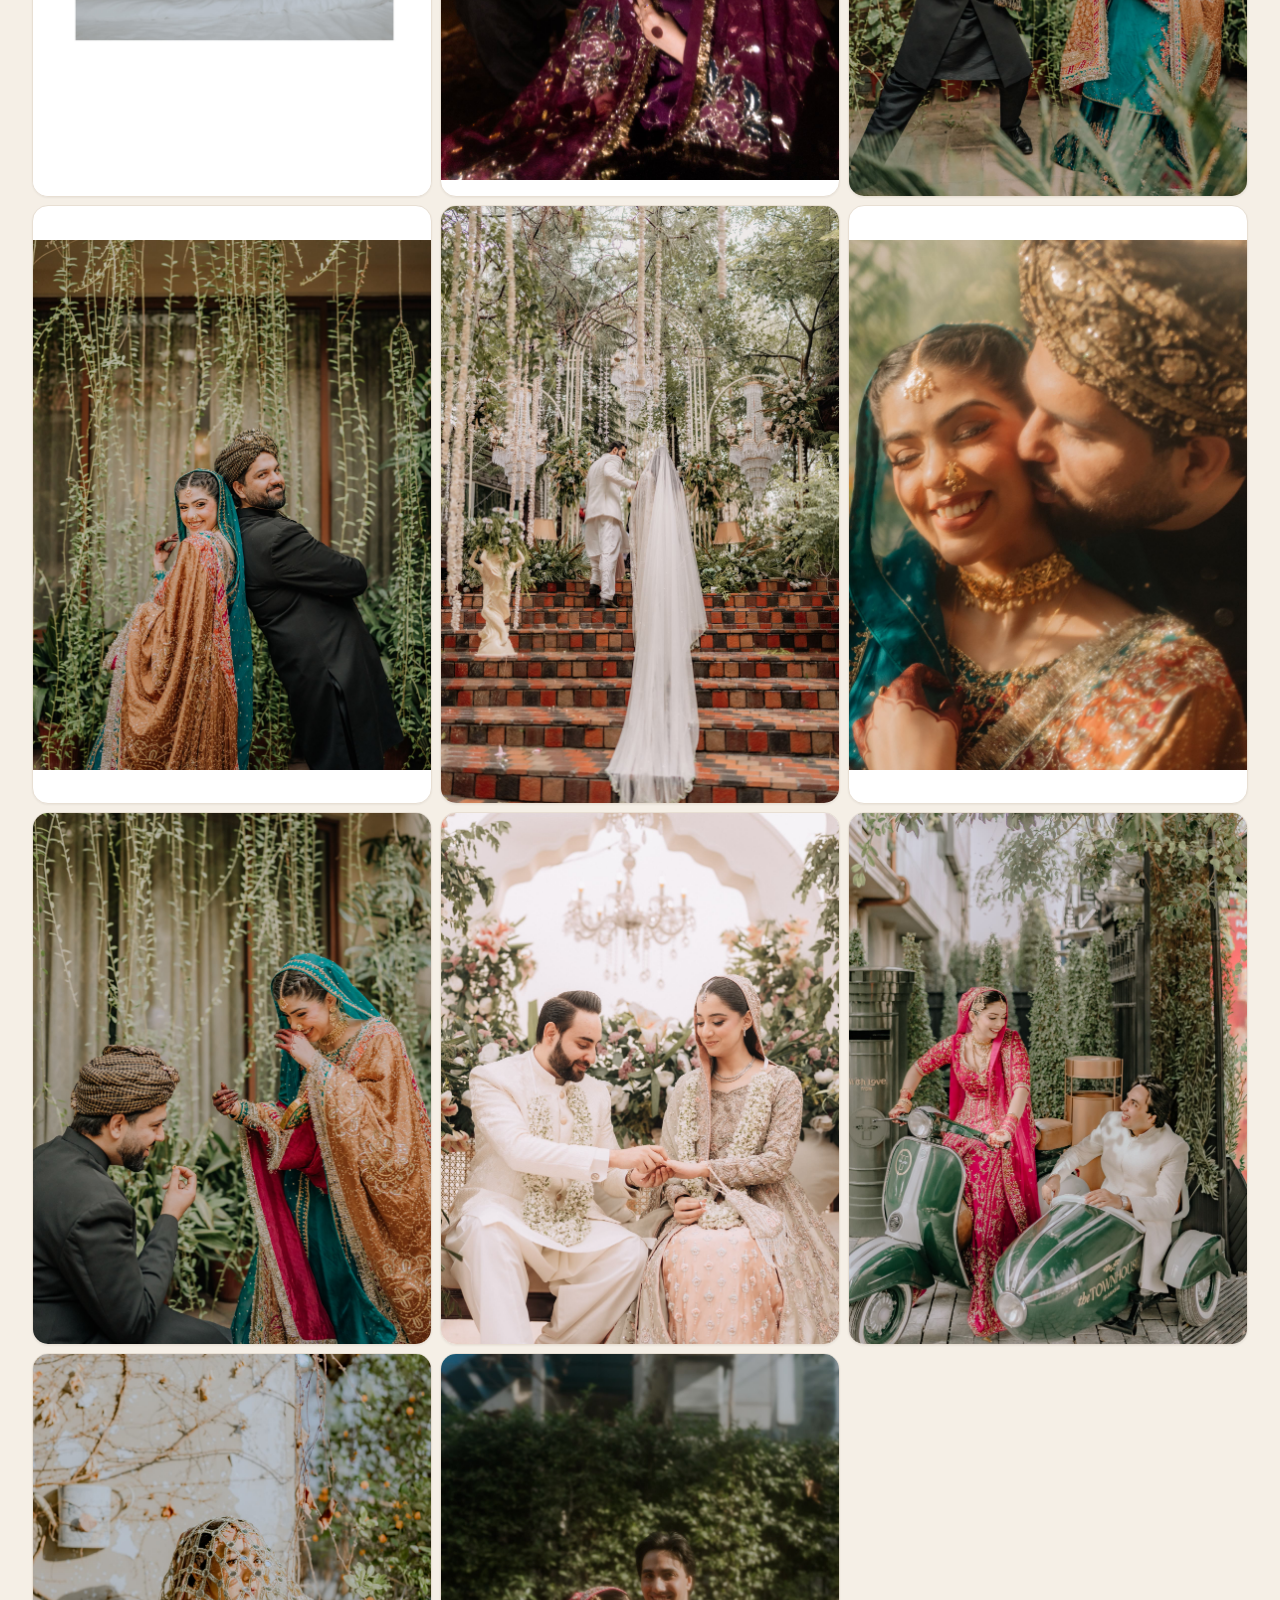
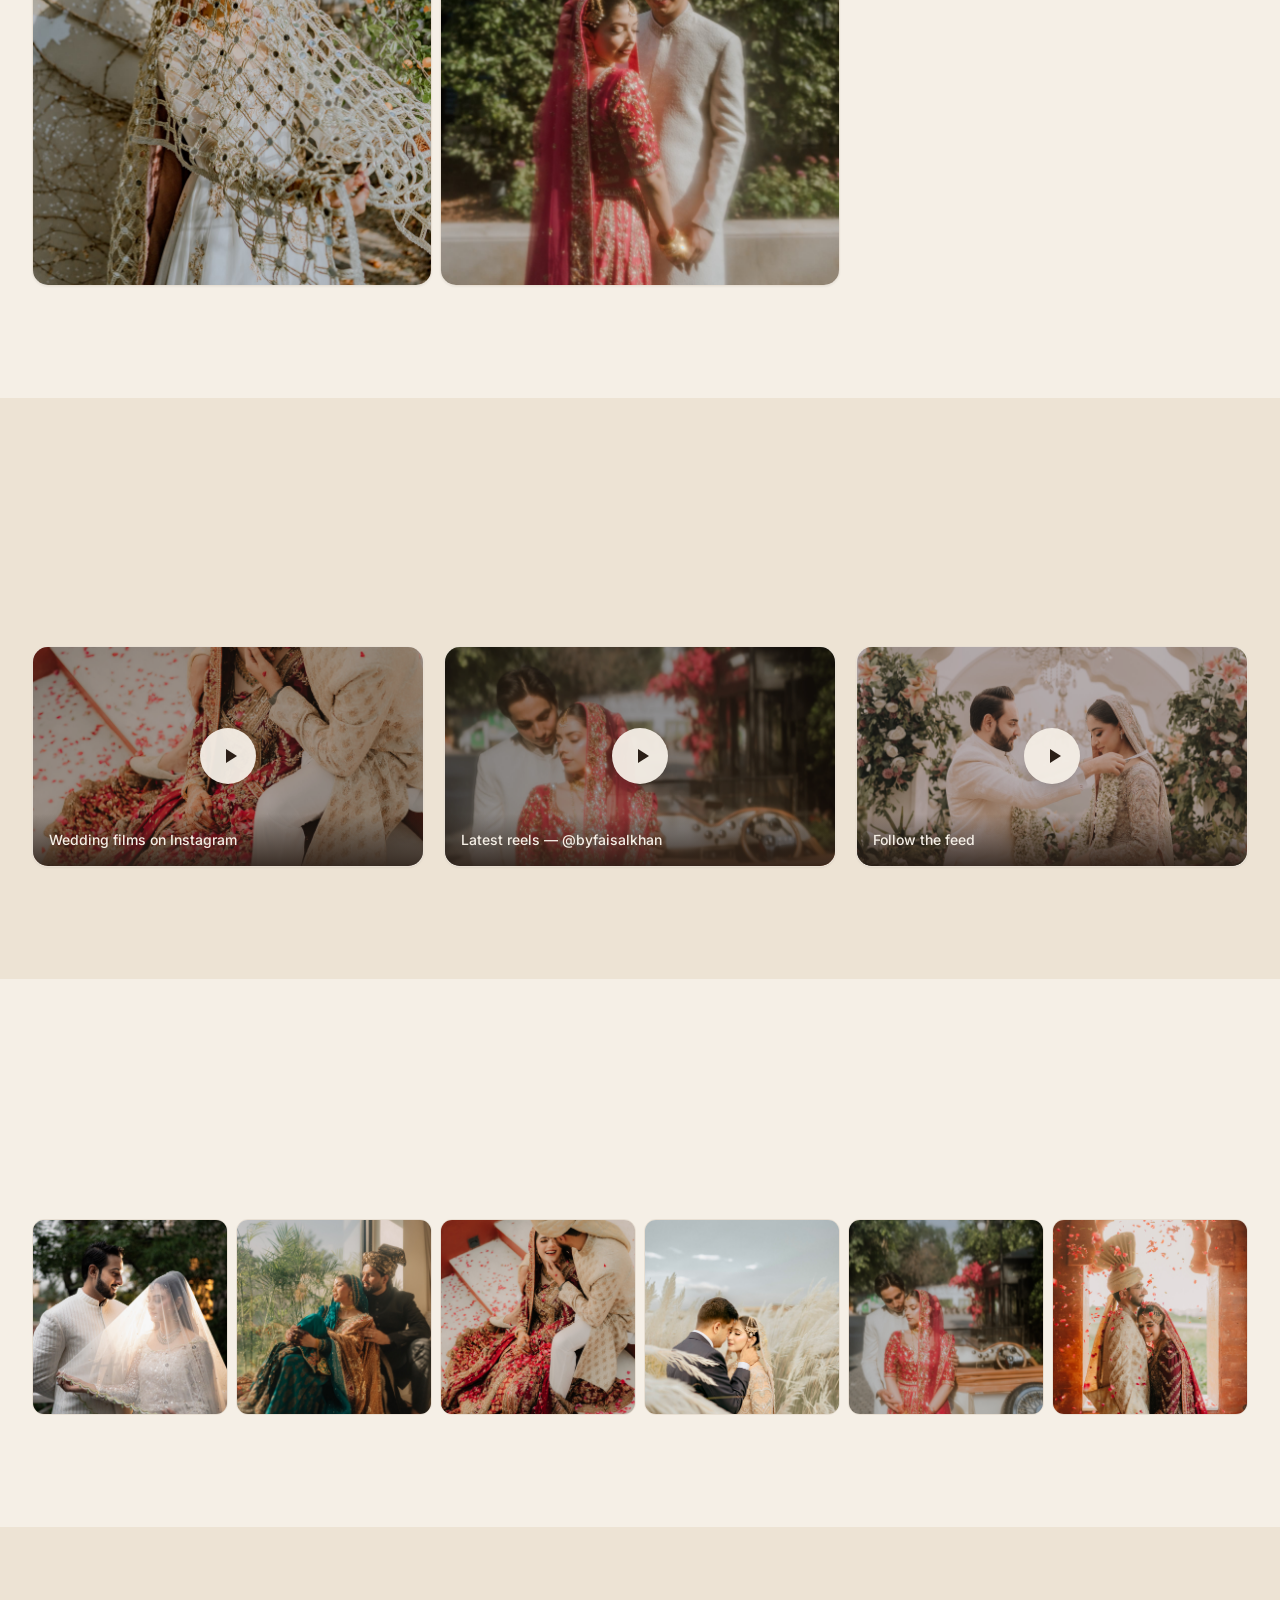
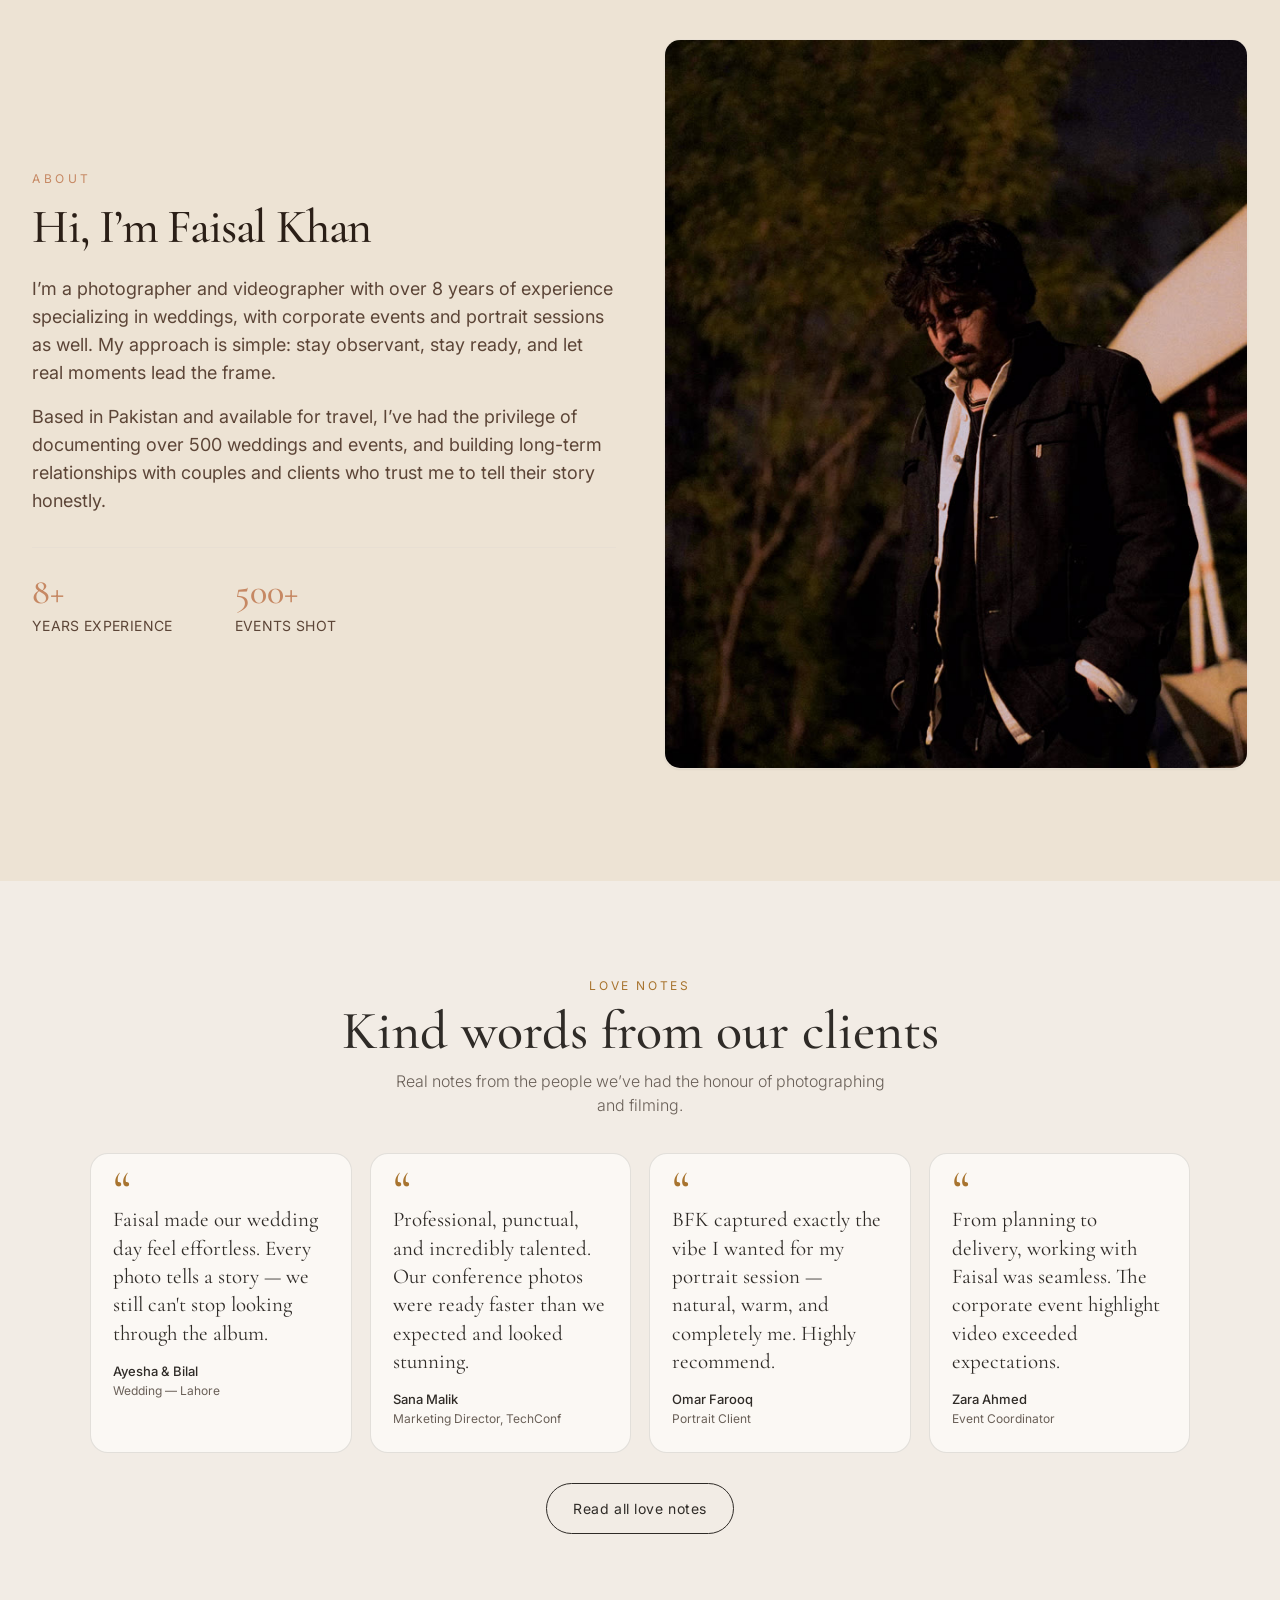
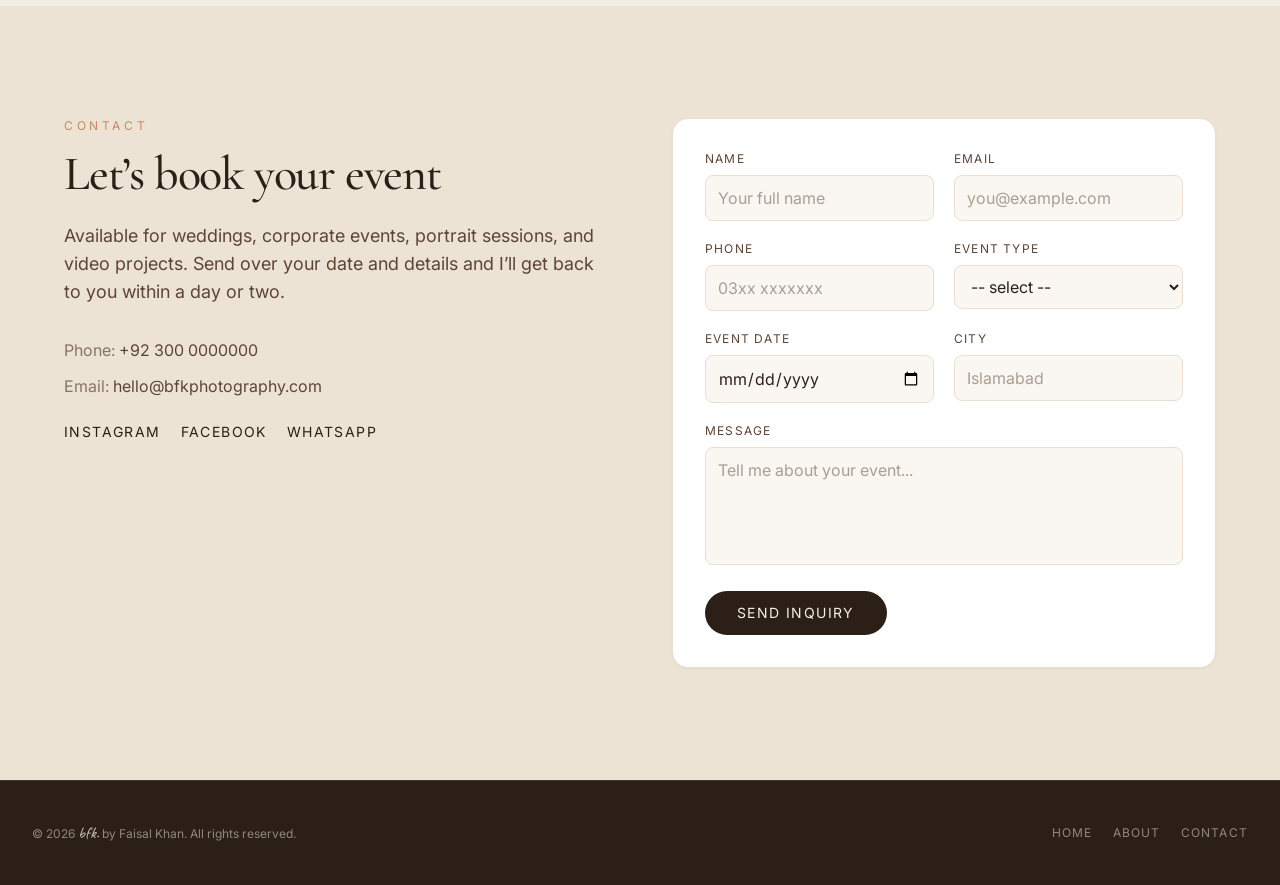
==== commit e1f5da98: "Reviews: no-setup static Love Notes from reviews/reviews.js; remove /review form and Apps Script; Go" ====
--- a/index.html
+++ b/index.html
@@ -74,6 +74,6 @@
 </head>
   <body>
     <div id="root"></div>
-  <script src="/reviews/config.js"></script><script src="/reviews/love-notes.js"></script>
+  <script src="/reviews/config.js"></script><script src="/reviews/reviews.js"></script><script src="/reviews/love-notes.js"></script>
 </body>
 </html>
--- a/reviews/love-notes.css
+++ b/reviews/love-notes.css
@@ -8,7 +8,7 @@
 .ln-card img{width:100%;aspect-ratio:4/3;object-fit:cover;display:block}
 .ln-body{padding:20px 22px 24px}
 .ln-stars{color:#A8742F;letter-spacing:3px;font-size:16px}
-.ln-quote{font-family:"Cormorant Garamond",Georgia,serif;font-size:21px;line-height:1.35;margin:10px 0 14px}
+.ln-quote{font-style:normal;font-family:"Cormorant Garamond",Georgia,serif;font-size:21px;line-height:1.35;margin:10px 0 14px}
 .ln-who{font-size:13px;font-weight:500}.ln-meta{font-size:12px;color:#6A6058}
 .ln-empty{text-align:center;color:#6A6058;background:#FBF8F4;border:1px dashed rgba(47,43,39,.25);border-radius:18px;padding:34px 20px}
 .ln-cta{text-align:center;margin-top:30px}
@@ -16,3 +16,6 @@
 .ln-btn.ghost{background:transparent;color:#2F2B27;border:1px solid #2F2B27;margin-left:8px}
 .ln-section{scroll-margin-top:96px;padding-top:96px}
 @media(max-width:640px){.ln-section{scroll-margin-top:72px;padding-top:72px}}
+.ln-mark{font-family:"Cormorant Garamond",Georgia,serif;font-size:54px;line-height:.6;color:#A8742F;height:22px}
+.ln-cta{display:flex;flex-wrap:wrap;gap:12px;justify-content:center}.ln-btn.ghost{margin-left:0}
+.ln-btn.ln-leave{font-size:16px;padding:18px 34px;background:#A8742F;color:#fff}
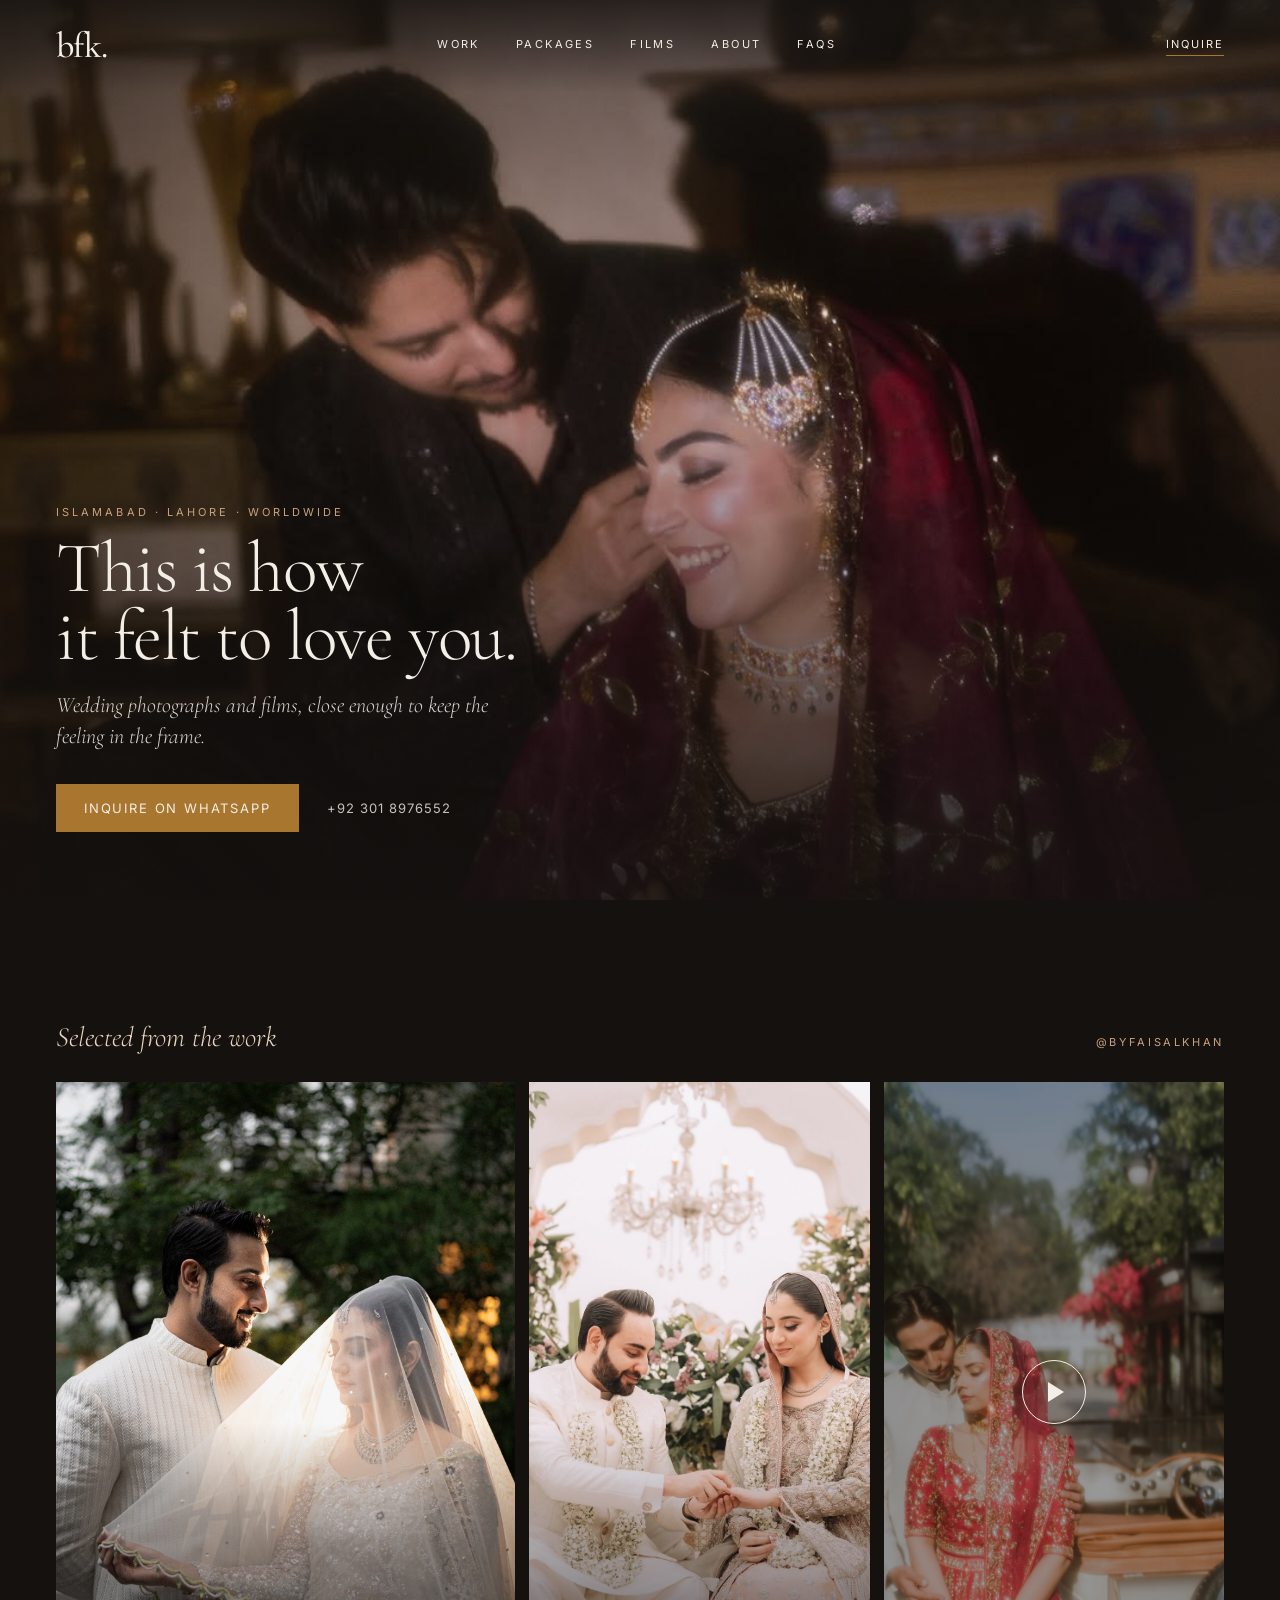
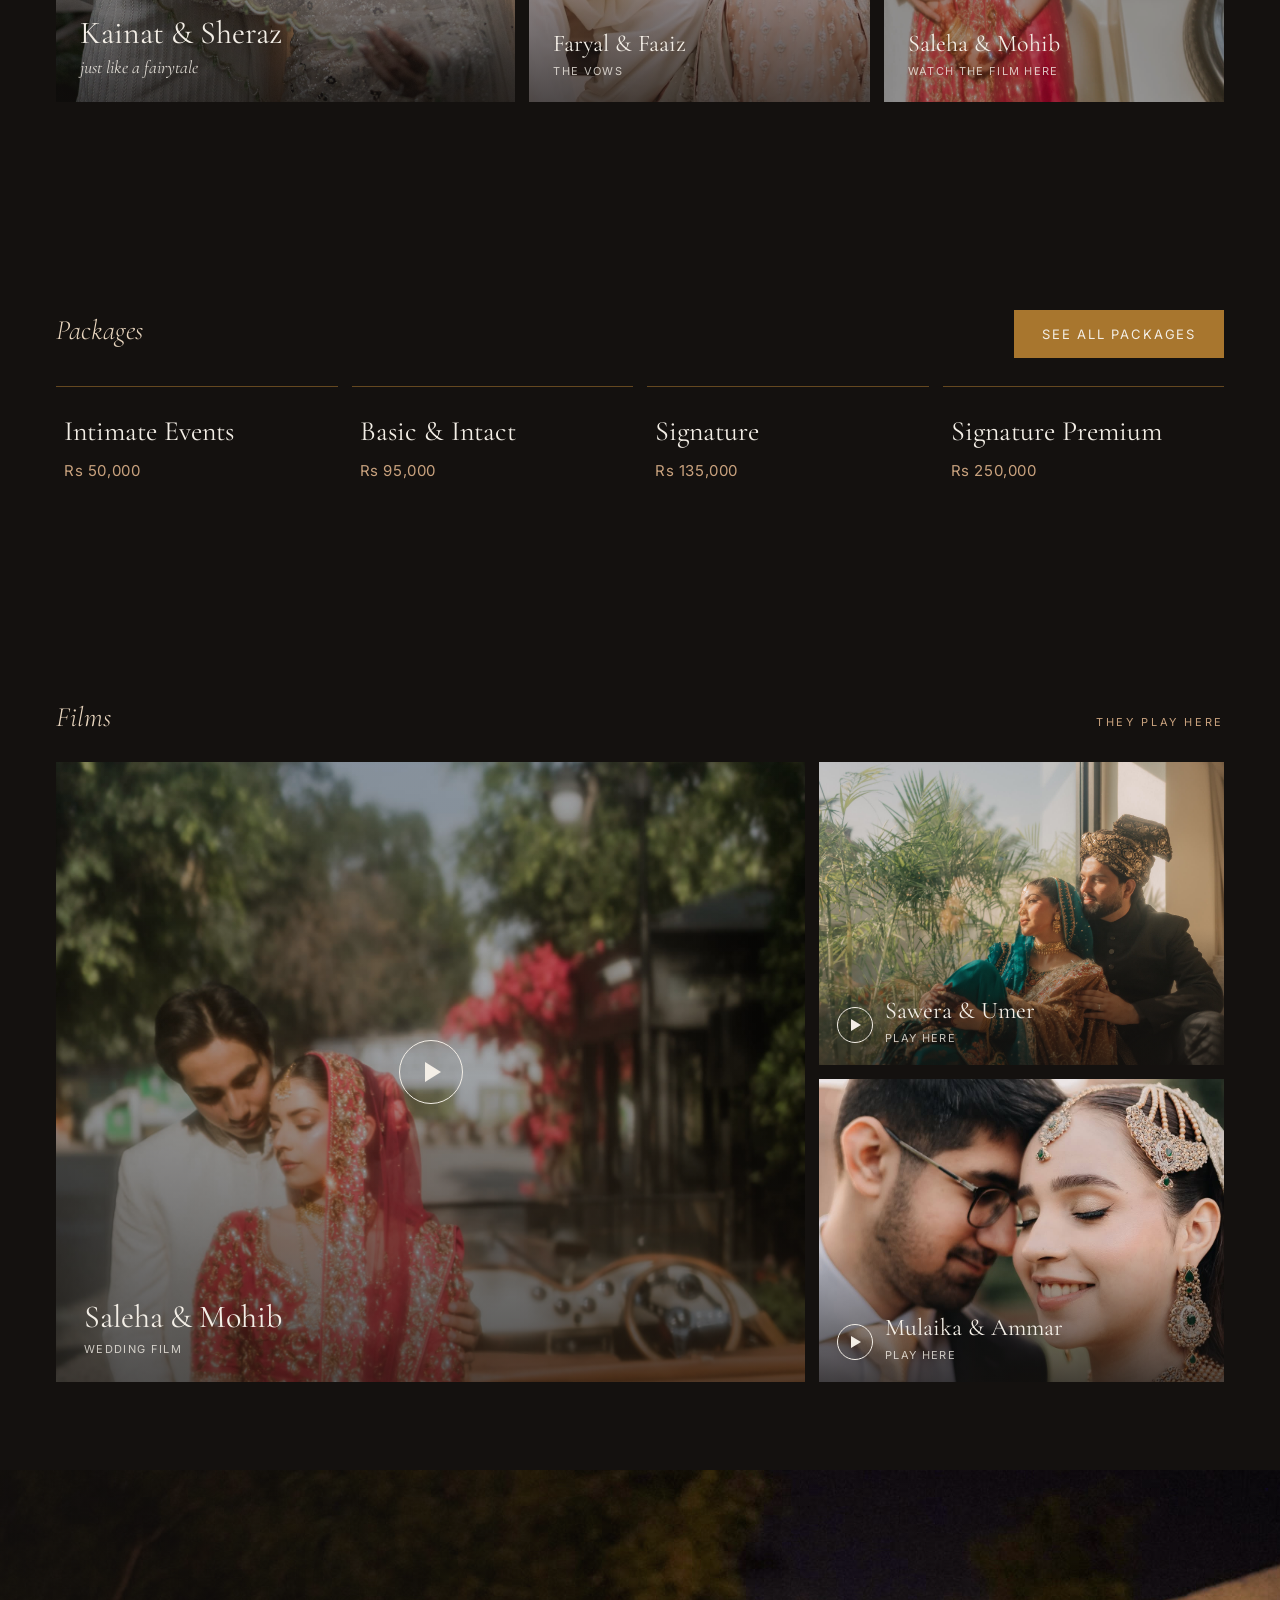
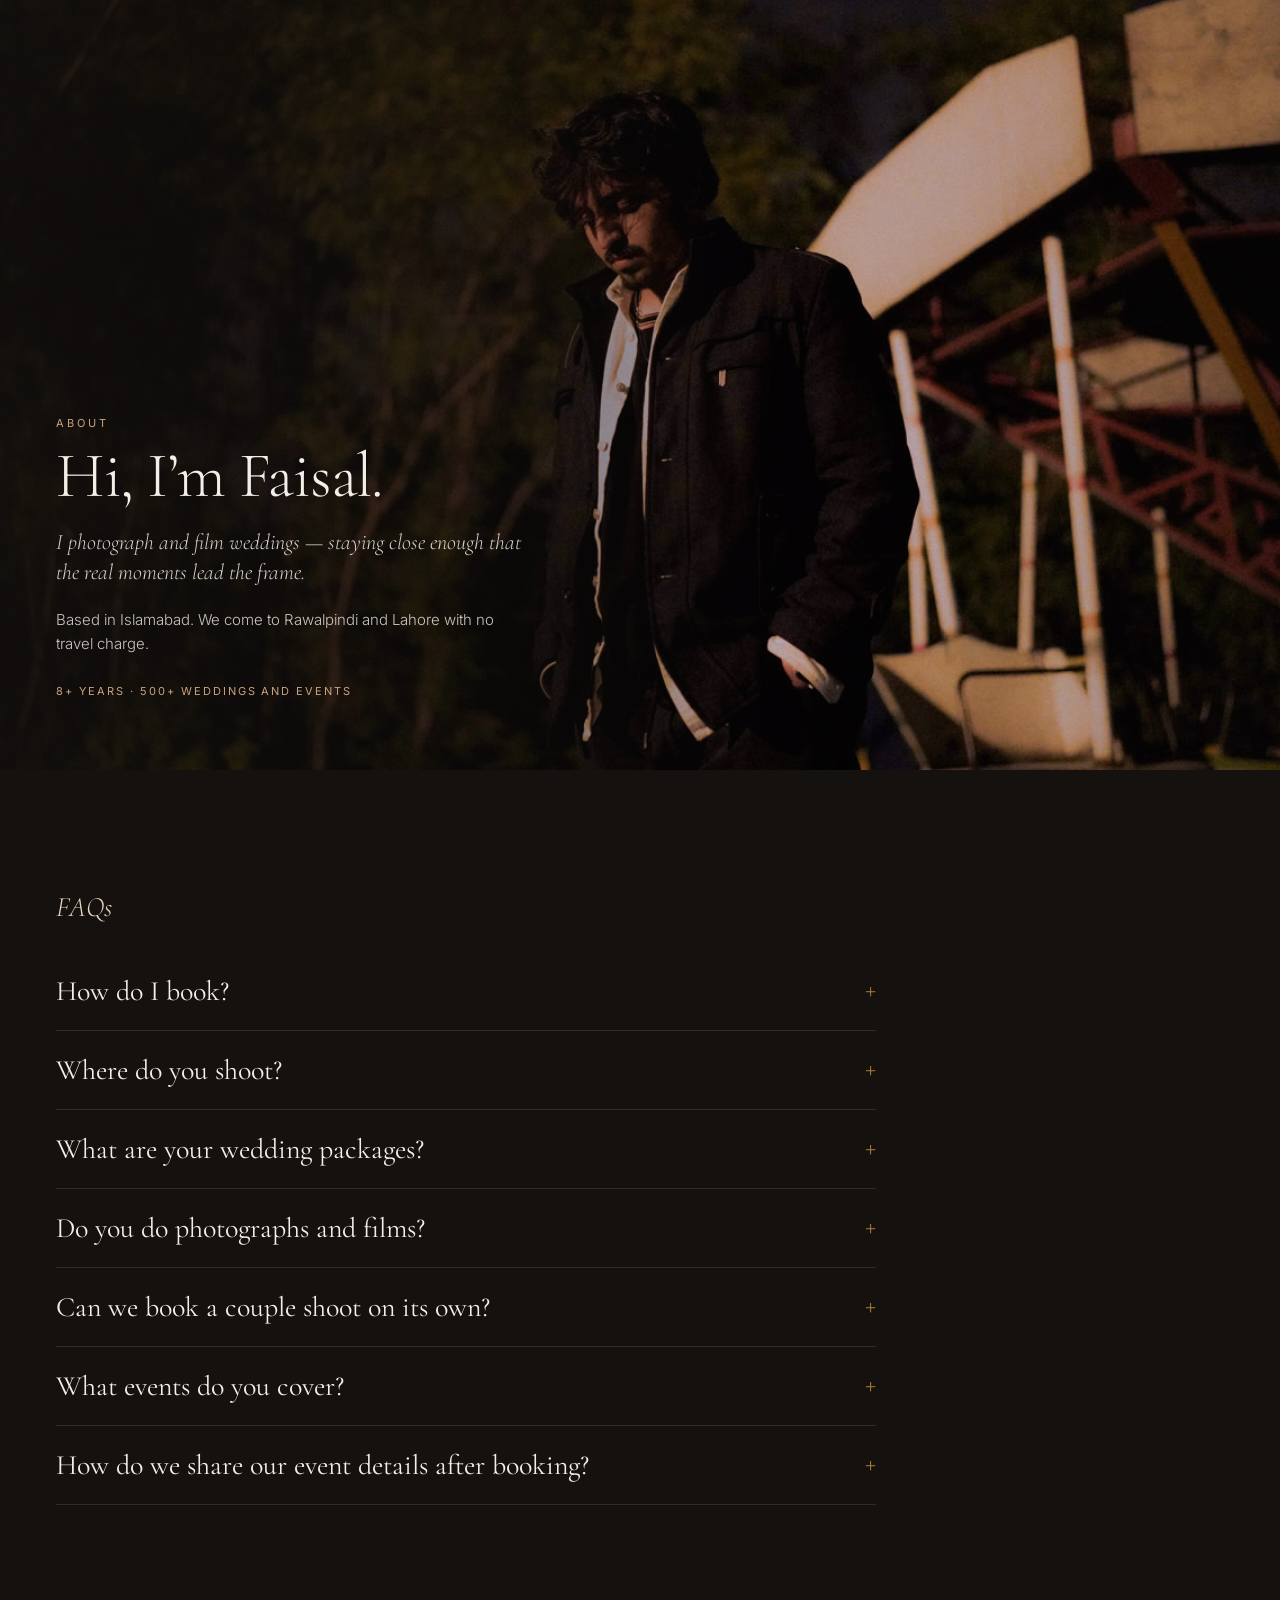
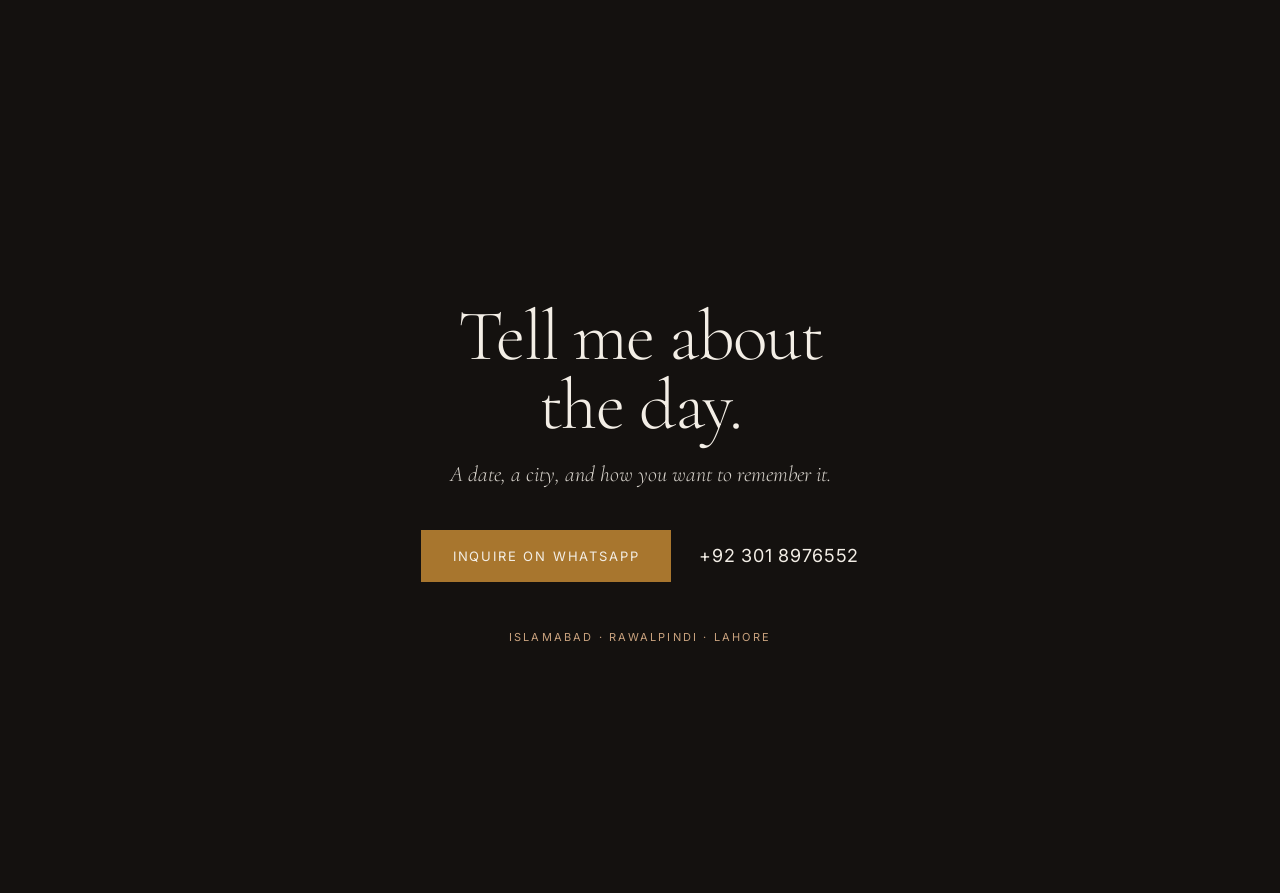
==== commit c0c43fa2: "Replace homepage with Cinema Atelier, plus Packages, FAQs and SEO Ship the approved Hassan & Ariba h" ====
--- a/index.html
+++ b/index.html
@@ -1,79 +1,545 @@
-<!doctype html>
+<!DOCTYPE html>
 <html lang="en">
-  <head>
-    <meta charset="UTF-8" />
-    <meta name="viewport" content="width=device-width, initial-scale=1.0" />
-
-    <!-- ============================================================
-         SEO META TAGS
-         Update the URL placeholders (https://www.bfkphotography.com)
-         once the site has a real domain.
-    ============================================================= -->
-    <title>BFK by Faisal Khan | Wedding, Corporate &amp; Portrait Photographer</title>
-    <meta
-      name="description"
-      content="BFK by Faisal Khan — professional photographer &amp; videographer specializing in wedding photography, corporate event coverage, portrait sessions, and cinematic video. Based in Pakistan, available for bookings worldwide."
-    />
-    <meta
-      name="keywords"
-      content="Faisal Khan photographer, BFK photography, wedding photographer, corporate event photographer, portrait photography, videographer, Pakistan photographer"
-    />
-    <meta name="author" content="Faisal Khan" />
-    <meta name="robots" content="index, follow" />
-    <link rel="canonical" href="https://www.bfkphotography.com/" />
-
-    <!-- Open Graph / Facebook / LinkedIn -->
-    <meta property="og:type" content="website" />
-    <meta property="og:title" content="BFK by Faisal Khan | Photographer &amp; Videographer" />
-    <meta
-      property="og:description"
-      content="Wedding photography & films by Faisal Khan — Islamabad, Pakistan & worldwide."
-    />
-    <meta property="og:image" content="https://byfaisalkhan.com/og.jpg" />
-    <meta property="og:url" content="https://byfaisalkhan.com/" />
-    <meta property="og:site_name" content="BFK by Faisal Khan" />
-
-    <!-- Twitter / X -->
-    <meta name="twitter:card" content="summary_large_image" />
-    <meta name="twitter:title" content="BFK by Faisal Khan | Photographer &amp; Videographer" />
-    <meta
-      name="twitter:description"
-      content="Wedding photography & films by Faisal Khan — Islamabad, Pakistan & worldwide."
-    />
-    <meta name="twitter:image" content="https://byfaisalkhan.com/og.jpg" />
-
-    <!-- Favicon: replace /favicon.svg with your own logo mark -->
-    <link rel="icon" type="image/svg+xml" href="/favicon.svg" />
-
-    <!-- Google Fonts: Cormorant Garamond (headlines), Inter (body), Caveat (script "bfk." wordmark) -->
-    <link rel="preconnect" href="https://fonts.googleapis.com" />
-    <link rel="preconnect" href="https://fonts.gstatic.com" crossorigin />
-    <link
-      href="https://fonts.googleapis.com/css2?family=Cormorant+Garamond:ital,wght@0,300;0,400;0,500;0,600;0,700;1,400&family=Inter:wght@300;400;500;600;700&family=Caveat:wght@400;600&display=swap"
-      rel="stylesheet"
-    />
-
-    <!-- Structured data for search engines -->
-    <script type="application/ld+json">
+<head>
+  <meta charset="utf-8">
+  <meta name="viewport" content="width=device-width, initial-scale=1">
+  <title>Wedding Photographer &amp; Films in Islamabad, Rawalpindi &amp; Lahore | BFK</title>
+  <meta name="description" content="Wedding photographs and films by Faisal Khan in Islamabad, Rawalpindi and Lahore, with no travel charge in those cities. Inquire on WhatsApp +92 301 8976552.">
+  <meta name="robots" content="index, follow">
+  <link rel="canonical" href="https://byfaisalkhan.com/">
+  <link rel="icon" href="/favicon.svg">
+  <meta property="og:type" content="website">
+  <meta property="og:title" content="Wedding Photographer &amp; Films in Islamabad, Rawalpindi &amp; Lahore | BFK">
+  <meta property="og:description" content="Wedding photographs and films by Faisal Khan — Islamabad, Rawalpindi and Lahore.">
+  <meta property="og:image" content="https://byfaisalkhan.com/og.jpg">
+  <meta property="og:url" content="https://byfaisalkhan.com/">
+  <meta property="og:site_name" content="BFK by Faisal Khan">
+  <meta name="twitter:card" content="summary_large_image">
+  <meta name="twitter:title" content="Wedding Photographer &amp; Films in Islamabad, Rawalpindi &amp; Lahore | BFK">
+  <meta name="twitter:description" content="Wedding photographs and films by Faisal Khan — Islamabad, Rawalpindi and Lahore.">
+  <meta name="twitter:image" content="https://byfaisalkhan.com/og.jpg">
+  <link rel="preconnect" href="https://fonts.googleapis.com">
+  <link rel="preconnect" href="https://fonts.gstatic.com" crossorigin>
+  <link href="https://fonts.googleapis.com/css2?family=Cormorant+Garamond:ital,wght@0,300;0,400;0,500;1,300;1,400;1,500&family=Inter:wght@300;400;500&display=swap" rel="stylesheet">
+  <script type="application/ld+json">
+  {
+    "@context": "https://schema.org",
+    "@graph": [
       {
-        "@context": "https://schema.org",
-        "@type": "Photographer",
-        "name": "Faisal Khan",
-        "url": "https://www.bfkphotography.com/",
-        "sameAs": [
-          "https://www.instagram.com/byfaisalkhan/",
-          "https://www.facebook.com/YOUR_FACEBOOK_PAGE"
-        ],
-        "jobTitle": "Photographer & Videographer",
-        "knowsAbout": ["Wedding Photography", "Corporate Event Photography", "Portrait Photography", "Videography"]
+        "@type": "ProfessionalService",
+        "name": "BFK by Faisal Khan",
+        "alternateName": "bfk.",
+        "url": "https://byfaisalkhan.com/",
+        "image": "https://byfaisalkhan.com/og.jpg",
+        "telephone": "+923018976552",
+        "description": "Wedding photographs and films by Faisal Khan in Islamabad, Rawalpindi and Lahore.",
+        "areaServed": ["Islamabad", "Rawalpindi", "Lahore"],
+        "sameAs": ["https://www.instagram.com/byfaisalkhan/"]
+      },
+      {
+        "@type": "FAQPage",
+        "url": "https://byfaisalkhan.com/#faqs",
+        "mainEntity": [
+          {
+            "@type": "Question",
+            "name": "How do I book?",
+            "acceptedAnswer": {
+              "@type": "Answer",
+              "text": "WhatsApp Faisal on +92 301 8976552, or tap Inquire on this site. A 50% advance confirms your date."
+            }
+          },
+          {
+            "@type": "Question",
+            "name": "Where do you shoot?",
+            "acceptedAnswer": {
+              "@type": "Answer",
+              "text": "Islamabad, Rawalpindi and Lahore with no travel charge. For other cities, outstation travel is Rs 25,000 per day and the family arranges the team’s stay."
+            }
+          },
+          {
+            "@type": "Question",
+            "name": "What are your wedding packages?",
+            "acceptedAnswer": {
+              "@type": "Answer",
+              "text": "Intimate Events Rs 50,000, Basic & Intact Rs 95,000, Signature Rs 135,000, and Signature Premium Rs 250,000. You can see what’s included and build a package on the Packages page."
+            }
+          },
+          {
+            "@type": "Question",
+            "name": "Do you do photographs and films?",
+            "acceptedAnswer": {
+              "@type": "Answer",
+              "text": "Yes. Packages include photographers and videographers. Signature Premium also includes drone and a full-length video."
+            }
+          },
+          {
+            "@type": "Question",
+            "name": "Can we book a couple shoot on its own?",
+            "acceptedAnswer": {
+              "@type": "Answer",
+              "text": "Yes. A team couple shoot starts from Rs 20,000. Signature by Faisal is Rs 30,000. Video, album, extra time and drone can be added."
+            }
+          },
+          {
+            "@type": "Question",
+            "name": "What events do you cover?",
+            "acceptedAnswer": {
+              "@type": "Answer",
+              "text": "Mehndi, Nikkah, Barat, Valima, engagements, home receptions, couple shoots, birthdays and other events."
+            }
+          },
+          {
+            "@type": "Question",
+            "name": "How do we share our event details after booking?",
+            "acceptedAnswer": {
+              "@type": "Answer",
+              "text": "After your advance is paid, we’ll send you a private form. Fill it once and it comes straight to Faisal."
+            }
+          }
+        ]
       }
-    </script>
-    <script type="module" crossorigin src="/assets/main-CkkIVWcg-ln1.js"></script>
-    <link rel="stylesheet" crossorigin href="/assets/main-6HRySpiB.css">
-  <link rel="stylesheet" href="/reviews/love-notes.css">
+    ]
+  }
+  </script>
+  <style>
+    :root {
+      --ink: #14110F;
+      --cream: #F3EEE6;
+      --gold: #A8762E;
+      --dust: #C9A27E;
+      --blush: #E8D5BE;
+      --serif: "Cormorant Garamond", Georgia, serif;
+      --sans: Inter, system-ui, sans-serif;
+    }
+    * { box-sizing: border-box; margin: 0; padding: 0; }
+    html { scroll-behavior: smooth; }
+    body { background: var(--ink); color: var(--cream); font-family: var(--sans); }
+    img { display: block; max-width: 100%; }
+    a { color: inherit; }
+    .serif { font-family: var(--serif); }
+    .sans { font-family: var(--sans); }
+
+    .site-header {
+      position: fixed; top: 0; left: 0; right: 0; z-index: 40;
+      display: flex; align-items: center; justify-content: space-between;
+      padding: 28px 56px;
+      background: linear-gradient(180deg, rgba(20,17,15,.72) 0%, rgba(20,17,15,.28) 62%, rgba(20,17,15,0) 100%);
+    }
+    .logo {
+      font-family: var(--serif); color: var(--cream);
+      font-size: 36px; font-weight: 500; letter-spacing: -0.02em;
+      text-decoration: none; line-height: 1;
+    }
+    .nav-toggle { display: none; }
+    .menu-btn {
+      display: none; width: 44px; height: 44px; border: 0; background: transparent;
+      cursor: pointer; position: relative; margin-left: auto; margin-right: 12px;
+    }
+    .menu-btn span, .menu-btn span:before, .menu-btn span:after {
+      display: block; width: 18px; height: 1.5px; background: var(--cream);
+      position: absolute; left: 13px;
+    }
+    .menu-btn span { top: 21px; }
+    .menu-btn span:before, .menu-btn span:after { content: ""; left: 0; }
+    .menu-btn span:before { top: -6px; }
+    .menu-btn span:after { top: 6px; }
+    .site-nav {
+      display: flex; gap: 36px;
+      font-size: 11px; letter-spacing: .22em; text-transform: uppercase;
+    }
+    .site-nav a { text-decoration: none; color: var(--cream); padding-bottom: 4px; }
+    .site-nav a:hover { border-bottom: 1px solid var(--gold); }
+    .inquire-link {
+      font-size: 11px; letter-spacing: .18em; text-transform: uppercase;
+      text-decoration: none; border-bottom: 1px solid var(--gold); padding-bottom: 4px;
+    }
+
+    .hero {
+      position: relative; min-height: 100vh; min-height: 100svh;
+      display: flex; align-items: flex-end; overflow: hidden;
+    }
+    .hero-bg, .about-bg {
+      position: absolute; inset: 0; width: 100%; height: 100%;
+      object-fit: cover;
+    }
+    .hero-bg { object-position: 58% 28%; }
+    .hero-wash {
+      position: absolute; inset: 0;
+      background:
+        radial-gradient(ellipse 70% 65% at 62% 32%, rgba(20,17,15,0) 0%, rgba(20,17,15,.18) 55%, rgba(20,17,15,.55) 100%),
+        linear-gradient(180deg,rgba(20,17,15,.42) 0%,rgba(20,17,15,.08) 32%,rgba(20,17,15,.12) 52%,rgba(20,17,15,.78) 100%);
+    }
+    .hero-copy {
+      position: relative; z-index: 2;
+      padding: 0 56px 68px; max-width: 740px;
+    }
+    .kicker {
+      font-size: 11px; letter-spacing: .28em; text-transform: uppercase;
+      color: var(--dust); margin-bottom: 16px;
+    }
+    .hero h1 {
+      font-family: var(--serif); font-weight: 300;
+      font-size: clamp(42px, 6.4vw, 72px);
+      line-height: .94; letter-spacing: -0.02em;
+    }
+    .lede {
+      margin-top: 20px; font-family: var(--serif);
+      font-size: clamp(18px, 2vw, 22px); font-style: italic; font-weight: 300;
+      color: var(--cream); opacity: .88; max-width: 460px; line-height: 1.4;
+    }
+    .cta-row { margin-top: 32px; display: flex; align-items: center; gap: 28px; flex-wrap: wrap; }
+    .btn-gold {
+      display: inline-block; background: var(--gold); color: var(--cream);
+      font-size: 13px; letter-spacing: .14em; text-transform: uppercase;
+      padding: 16px 28px; text-decoration: none;
+    }
+    .phone { font-size: 13px; letter-spacing: .08em; color: var(--cream); opacity: .8; text-decoration: none; }
+
+    .section { padding: 120px 56px 88px; }
+    .section-head {
+      display: flex; align-items: baseline; justify-content: space-between;
+      gap: 24px; margin-bottom: 28px; flex-wrap: wrap;
+    }
+    .section-title {
+      font-family: var(--serif); font-size: 28px; font-weight: 300;
+      font-style: italic; color: var(--blush);
+    }
+    .section-note {
+      font-size: 11px; letter-spacing: .24em; text-transform: uppercase; color: var(--dust);
+      text-decoration: none;
+    }
+
+    .work-grid {
+      display: grid; grid-template-columns: 1.35fr 1fr 1fr; gap: 14px;
+      min-height: 620px;
+    }
+    .tile { position: relative; overflow: hidden; min-height: 320px; }
+    .tile img { width: 100%; height: 100%; object-fit: cover; position: absolute; inset: 0; }
+    .tile-shade {
+      position: absolute; inset: 0;
+      background: linear-gradient(180deg, transparent 55%, rgba(20,17,15,.72) 100%);
+    }
+    .tile-copy { position: absolute; left: 24px; bottom: 24px; right: 24px; z-index: 2; }
+    .tile-copy h3 { font-family: var(--serif); font-size: 32px; font-weight: 400; }
+    .tile-copy .sub {
+      font-family: var(--serif); font-size: 18px; font-style: italic; opacity: .88; margin-top: 4px;
+    }
+    .meta {
+      font-size: 11px; letter-spacing: .12em; text-transform: uppercase; opacity: .8; margin-top: 6px;
+    }
+    .play {
+      position: absolute; inset: 0; display: flex; align-items: center; justify-content: center;
+      z-index: 2; pointer-events: none;
+    }
+    .play-sm { inset: auto; left: 18px; bottom: 22px; }
+    .play i, .play-mark {
+      width: 64px; height: 64px; border: 1.5px solid var(--cream); border-radius: 50%;
+      display: flex; align-items: center; justify-content: center;
+    }
+    .play i:after, .play-mark:after {
+      content: ""; width: 0; height: 0;
+      border-left: 16px solid var(--cream);
+      border-top: 10px solid transparent;
+      border-bottom: 10px solid transparent;
+      margin-left: 4px;
+    }
+    .play-mark { width: 36px; height: 36px; }
+    .play-mark:after { border-left-width: 10px; border-top-width: 6px; border-bottom-width: 6px; margin-left: 2px; }
+
+    .package-grid {
+      display: grid; grid-template-columns: repeat(4, 1fr); gap: 14px;
+    }
+    .package {
+      border-top: 1px solid rgba(168,118,46,.55);
+      padding: 28px 8px 12px;
+    }
+    .package h3 {
+      font-family: var(--serif); font-size: 28px; font-weight: 400; line-height: 1.15;
+    }
+    .package p {
+      margin-top: 14px; font-size: 15px; letter-spacing: .04em; color: var(--dust);
+    }
+
+    .films-grid {
+      display: grid; grid-template-columns: 1.85fr 1fr; gap: 14px;
+      min-height: 620px;
+    }
+    .films-side { display: flex; flex-direction: column; gap: 14px; }
+    .films-side .tile { flex: 1; min-height: 240px; }
+    .film-caption { position: absolute; left: 28px; bottom: 26px; right: 28px; z-index: 2; }
+    .side-caption {
+      position: absolute; left: 66px; bottom: 20px; right: 16px; z-index: 2;
+    }
+
+    .about { position: relative; min-height: 100vh; min-height: 100svh; display: flex; align-items: flex-end; overflow: hidden; }
+    .about-bg { object-position: 78% 42%; }
+    .about-wash {
+      position: absolute; inset: 0;
+      background: linear-gradient(90deg,rgba(20,17,15,.78) 0%,rgba(20,17,15,.48) 38%,rgba(20,17,15,.12) 62%,rgba(20,17,15,.2) 100%);
+    }
+    .about-copy { position: relative; z-index: 2; padding: 0 56px 72px; max-width: 600px; }
+    .about-copy h2 {
+      font-family: var(--serif); font-weight: 300;
+      font-size: clamp(42px, 5.6vw, 64px); line-height: .95; letter-spacing: -0.02em;
+    }
+    .about-copy .lede { max-width: none; }
+    .about-place {
+      margin-top: 20px; font-size: 15px; font-weight: 300;
+      color: var(--cream); opacity: .82; line-height: 1.6; max-width: 440px;
+    }
+    .about-stat {
+      margin-top: 28px; font-size: 11px; letter-spacing: .18em;
+      text-transform: uppercase; color: var(--dust);
+    }
+
+    .faqs { background: var(--ink); }
+    .faq-list { max-width: 820px; }
+    .faq-list details {
+      border-bottom: 1px solid rgba(243,238,230,.12);
+    }
+    .faq-list summary {
+      list-style: none; cursor: pointer;
+      font-family: var(--serif); font-size: clamp(22px, 2.4vw, 28px);
+      font-weight: 400; padding: 22px 48px 22px 0; position: relative;
+    }
+    .faq-list summary::-webkit-details-marker { display: none; }
+    .faq-list summary:after {
+      content: "+"; position: absolute; right: 0; top: 22px;
+      color: var(--gold); font-family: var(--serif); font-size: 28px; font-weight: 300; line-height: 1;
+    }
+    .faq-list details[open] summary:after { content: "–"; }
+    .faq-list details p {
+      padding: 0 48px 22px 0; font-size: 16px; font-weight: 300;
+      line-height: 1.65; opacity: .86; max-width: 640px;
+    }
+    .faq-list a { color: var(--blush); }
+
+    .inquire {
+      min-height: 100vh; min-height: 100svh;
+      display: flex; flex-direction: column; align-items: center; justify-content: center;
+      text-align: center; padding: 140px 56px 80px;
+    }
+    .inquire h2 {
+      font-family: var(--serif); font-weight: 300;
+      font-size: clamp(42px, 6.4vw, 72px); line-height: .95; letter-spacing: -0.02em;
+    }
+    .inquire .lede { margin-left: auto; margin-right: auto; max-width: 480px; }
+    .inquire .cta-row { justify-content: center; margin-top: 40px; }
+    .inquire .btn-gold { padding: 18px 32px; }
+    .inquire .phone { font-size: 18px; letter-spacing: .04em; opacity: 1; }
+    .inquire-cities {
+      margin-top: 48px; font-size: 11px; letter-spacing: .2em;
+      text-transform: uppercase; color: var(--dust);
+    }
+
+    @media (max-width: 980px) {
+      .site-header { padding: 18px 22px; }
+      .hero-copy, .about-copy, .section, .inquire { padding-left: 22px; padding-right: 22px; }
+      .hero-copy { padding-bottom: 48px; }
+      .about-copy { padding-bottom: 56px; }
+      .section { padding-top: 108px; padding-bottom: 72px; }
+      .work-grid, .films-grid, .package-grid { grid-template-columns: 1fr 1fr; min-height: 0; }
+      .work-grid .wide, .films-grid .wide { grid-column: 1 / -1; min-height: 420px; }
+      .menu-btn { display: block; }
+      .site-nav {
+        display: none; position: absolute; top: 72px; left: 0; right: 0;
+        flex-direction: column; gap: 0; padding: 8px 22px 18px;
+        background: rgba(20,17,15,.96);
+      }
+      .site-nav a { padding: 12px 0; border-bottom: 1px solid rgba(243,238,230,.08); }
+      .nav-toggle:checked ~ .site-nav { display: flex; }
+    }
+    @media (max-width: 640px) {
+      .logo { font-size: 30px; }
+      .package-grid, .work-grid, .films-grid { grid-template-columns: 1fr; }
+      .work-grid .wide, .films-grid .wide { min-height: 360px; }
+      .tile { min-height: 360px; }
+      .cta-row { gap: 16px; }
+    }
+  </style>
 </head>
-  <body>
-    <div id="root"></div>
-  <script src="/reviews/config.js"></script><script src="/reviews/reviews.js"></script><script src="/reviews/love-notes.js"></script>
+<body>
+  <header class="site-header">
+    <a class="logo" href="/">bfk.</a>
+    <input class="nav-toggle" id="nav-on" type="checkbox">
+    <label class="menu-btn" for="nav-on" aria-label="Menu"><span></span></label>
+    <nav class="site-nav sans">
+      <a href="#work">Work</a>
+      <a href="/packages/">Packages</a>
+      <a href="#films">Films</a>
+      <a href="#about">About</a>
+      <a href="#faqs">FAQs</a>
+    </nav>
+    <a class="inquire-link sans" href="#inquire">Inquire</a>
+  </header>
+
+  <section class="hero" id="top">
+    <img class="hero-bg" src="/home/ig-hassan.jpg" alt="Hassan and Ariba, photographed by Faisal Khan">
+    <div class="hero-wash" aria-hidden="true"></div>
+    <div class="hero-copy">
+      <p class="kicker sans">Islamabad · Lahore · Worldwide</p>
+      <h1>This is how<br>it felt to love you.</h1>
+      <p class="lede">Wedding photographs and films, close enough to keep the feeling in the frame.</p>
+      <div class="cta-row">
+        <a class="btn-gold sans" href="https://wa.me/923018976552">Inquire on WhatsApp</a>
+        <a class="phone sans" href="https://wa.me/923018976552">+92 301 8976552</a>
+      </div>
+    </div>
+  </section>
+
+  <section class="section" id="work">
+    <div class="section-head">
+      <p class="section-title">Selected from the work</p>
+      <a class="section-note" href="https://www.instagram.com/byfaisalkhan/">@byfaisalkhan</a>
+    </div>
+    <div class="work-grid">
+      <figure class="tile wide">
+        <img src="/home/ig-kainat-hi.jpg" alt="Kainat and Sheraz" style="object-position:center 18%">
+        <div class="tile-shade"></div>
+        <figcaption class="tile-copy">
+          <h3>Kainat &amp; Sheraz</h3>
+          <p class="sub">just like a fairytale</p>
+        </figcaption>
+      </figure>
+      <figure class="tile">
+        <img src="/home/ig-faryal.jpg" alt="Faryal and Faaiz" style="object-position:center 30%">
+        <div class="tile-shade"></div>
+        <figcaption class="tile-copy">
+          <h3 style="font-size:24px">Faryal &amp; Faaiz</h3>
+          <p class="meta sans">The vows</p>
+        </figcaption>
+      </figure>
+      <a class="tile" href="#films" aria-label="Saleha and Mohib — watch the film">
+        <img src="/home/ig-saleha-hi.jpg" alt="Saleha and Mohib" style="object-position:center 18%">
+        <div class="tile-shade" style="background:rgba(20,17,15,.22)"></div>
+        <span class="play"><i></i></span>
+        <span class="tile-copy">
+          <h3 style="font-size:24px">Saleha &amp; Mohib</h3>
+          <p class="meta sans">Watch the film here</p>
+        </span>
+      </a>
+    </div>
+  </section>
+
+  <section class="section" id="packages">
+    <div class="section-head">
+      <p class="section-title">Packages</p>
+      <a class="btn-gold sans" href="/packages/">See all packages</a>
+    </div>
+    <div class="package-grid">
+      <article class="package">
+        <h3>Intimate Events</h3>
+        <p class="sans">Rs 50,000</p>
+      </article>
+      <article class="package">
+        <h3>Basic &amp; Intact</h3>
+        <p class="sans">Rs 95,000</p>
+      </article>
+      <article class="package">
+        <h3>Signature</h3>
+        <p class="sans">Rs 135,000</p>
+      </article>
+      <article class="package">
+        <h3>Signature Premium</h3>
+        <p class="sans">Rs 250,000</p>
+      </article>
+    </div>
+  </section>
+
+  <section class="section" id="films">
+    <div class="section-head">
+      <p class="section-title">Films</p>
+      <p class="section-note">They play here</p>
+    </div>
+    <div class="films-grid">
+      <figure class="tile wide">
+        <img src="/home/ig-saleha-hi.jpg" alt="Saleha and Mohib wedding film still" style="object-position:center 28%">
+        <div class="tile-shade" style="background:linear-gradient(180deg,rgba(20,17,15,.12) 0%,rgba(20,17,15,.15) 50%,rgba(20,17,15,.62) 100%)"></div>
+        <span class="play"><i></i></span>
+        <figcaption class="film-caption">
+          <h3 class="serif" style="font-size:32px;font-weight:400">Saleha &amp; Mohib</h3>
+          <p class="meta sans">Wedding film</p>
+        </figcaption>
+      </figure>
+      <div class="films-side">
+        <figure class="tile">
+          <img src="/home/ig-sawera-hi.jpg" alt="Sawera and Umer film still" style="object-position:center 28%">
+          <div class="tile-shade"></div>
+          <span class="play play-sm"><span class="play-mark"></span></span>
+          <figcaption class="side-caption">
+            <h3 class="serif" style="font-size:24px;font-weight:400">Sawera &amp; Umer</h3>
+            <p class="meta sans">Play here</p>
+          </figcaption>
+        </figure>
+        <figure class="tile">
+          <img src="/home/ig-mulaika.jpg" alt="Mulaika and Ammar film still" style="object-position:center 18%">
+          <div class="tile-shade"></div>
+          <span class="play play-sm"><span class="play-mark"></span></span>
+          <figcaption class="side-caption">
+            <h3 class="serif" style="font-size:24px;font-weight:400">Mulaika &amp; Ammar</h3>
+            <p class="meta sans">Play here</p>
+          </figcaption>
+        </figure>
+      </div>
+    </div>
+  </section>
+
+  <section class="about" id="about">
+    <img class="about-bg" src="/home/faisal-portrait.jpg" alt="Faisal Khan, wedding photographer and filmmaker">
+    <div class="about-wash" aria-hidden="true"></div>
+    <div class="about-copy">
+      <p class="kicker sans">About</p>
+      <h2>Hi, I’m Faisal.</h2>
+      <p class="lede">I photograph and film weddings — staying close enough that the real moments lead the frame.</p>
+      <p class="about-place sans">Based in Islamabad. We come to Rawalpindi and Lahore with no travel charge.</p>
+      <p class="about-stat sans">8+ years · 500+ weddings and events</p>
+    </div>
+  </section>
+
+  <section class="section faqs" id="faqs">
+    <div class="section-head">
+      <p class="section-title">FAQs</p>
+    </div>
+    <div class="faq-list">
+      <details>
+        <summary>How do I book?</summary>
+        <p>WhatsApp Faisal on <a href="https://wa.me/923018976552">+92 301 8976552</a>, or tap Inquire on this site. A 50% advance confirms your date.</p>
+      </details>
+      <details>
+        <summary>Where do you shoot?</summary>
+        <p>Islamabad, Rawalpindi and Lahore with no travel charge. For other cities, outstation travel is Rs 25,000 per day and the family arranges the team’s stay.</p>
+      </details>
+      <details>
+        <summary>What are your wedding packages?</summary>
+        <p>Intimate Events Rs 50,000, Basic &amp; Intact Rs 95,000, Signature Rs 135,000, and Signature Premium Rs 250,000. You can see what’s included and build a package on the <a href="/packages/">Packages page</a>.</p>
+      </details>
+      <details>
+        <summary>Do you do photographs and films?</summary>
+        <p>Yes. Packages include photographers and videographers. Signature Premium also includes drone and a full-length video.</p>
+      </details>
+      <details>
+        <summary>Can we book a couple shoot on its own?</summary>
+        <p>Yes. A team couple shoot starts from Rs 20,000. Signature by Faisal is Rs 30,000. Video, album, extra time and drone can be added.</p>
+      </details>
+      <details>
+        <summary>What events do you cover?</summary>
+        <p>Mehndi, Nikkah, Barat, Valima, engagements, home receptions, couple shoots, birthdays and other events.</p>
+      </details>
+      <details>
+        <summary>How do we share our event details after booking?</summary>
+        <p>After your advance is paid, we’ll send you a <a href="/after-booking/">private form</a>. Fill it once and it comes straight to Faisal.</p>
+      </details>
+    </div>
+  </section>
+
+  <section class="inquire" id="inquire">
+    <h2>Tell me about<br>the day.</h2>
+    <p class="lede">A date, a city, and how you want to remember it.</p>
+    <div class="cta-row">
+      <a class="btn-gold sans" href="https://wa.me/923018976552">Inquire on WhatsApp</a>
+      <a class="phone sans" href="https://wa.me/923018976552">+92 301 8976552</a>
+    </div>
+    <p class="inquire-cities sans">Islamabad · Rawalpindi · Lahore</p>
+  </section>
 </body>
 </html>
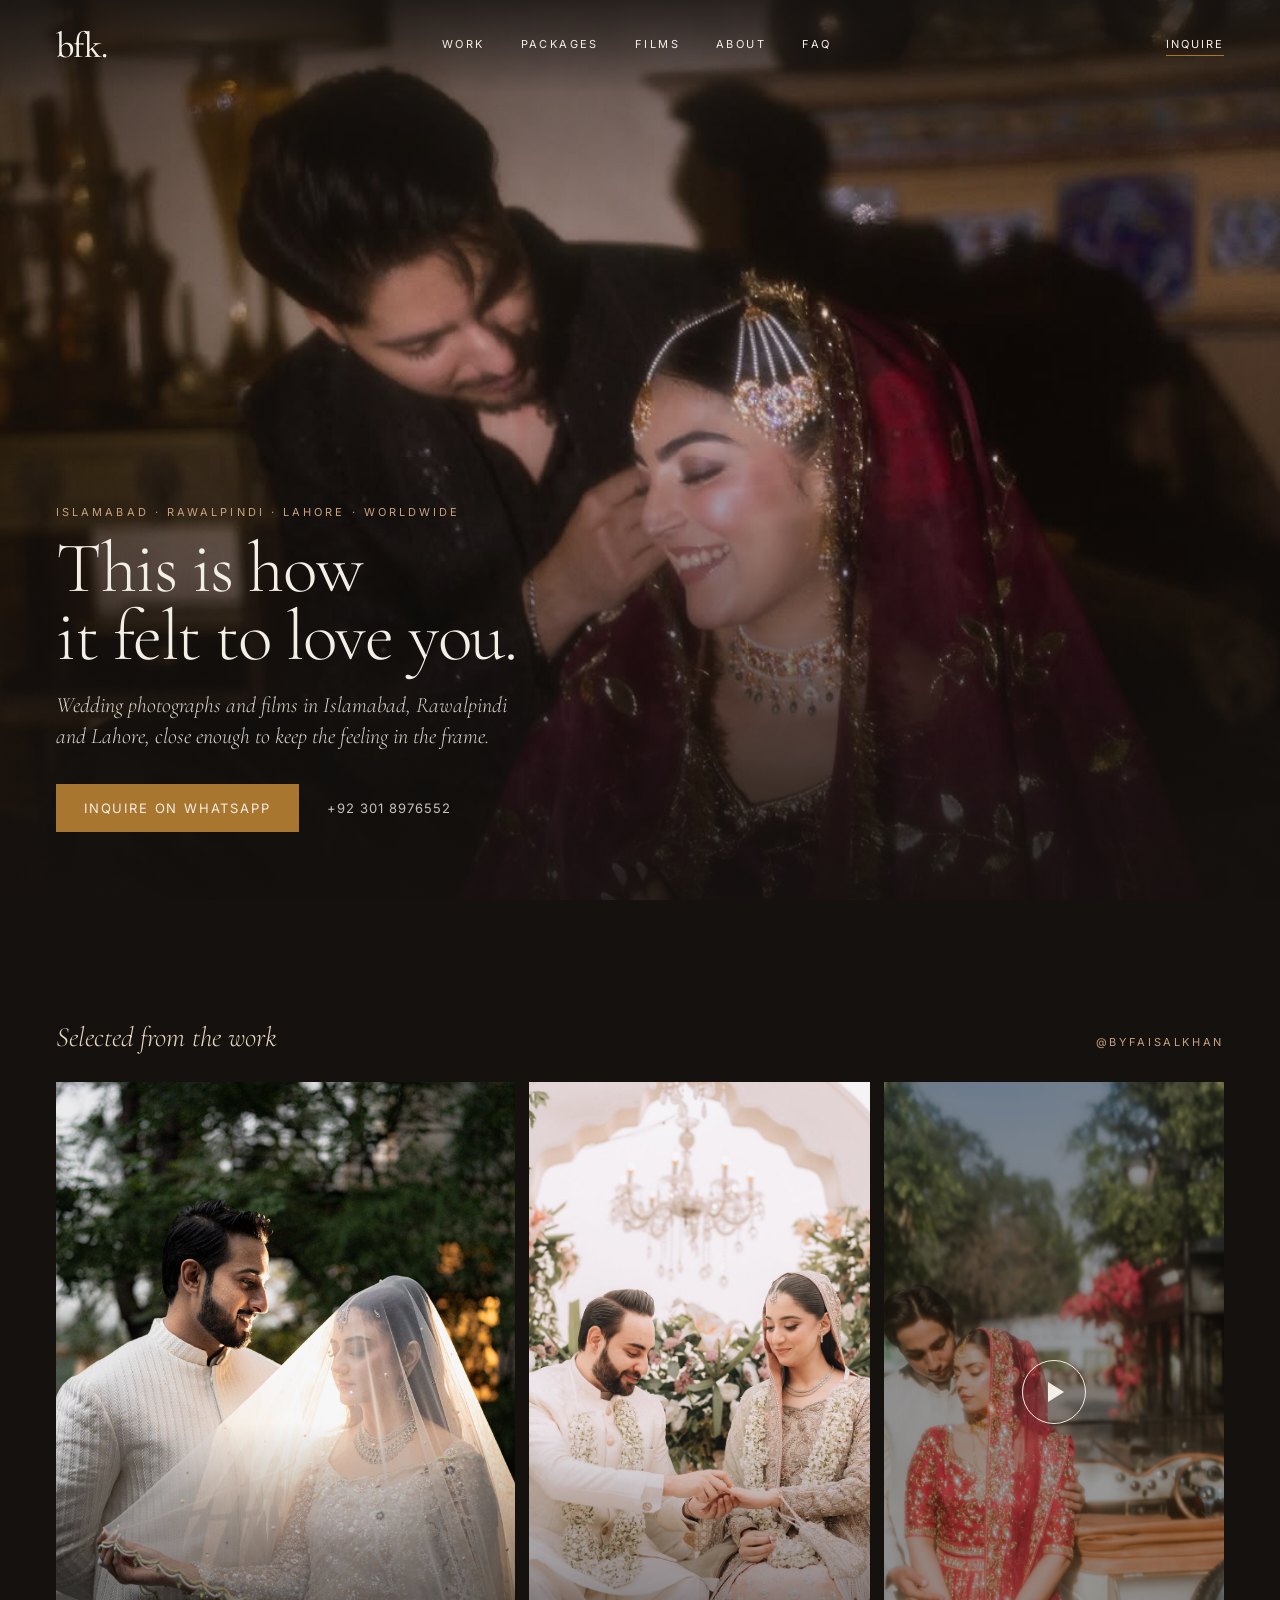
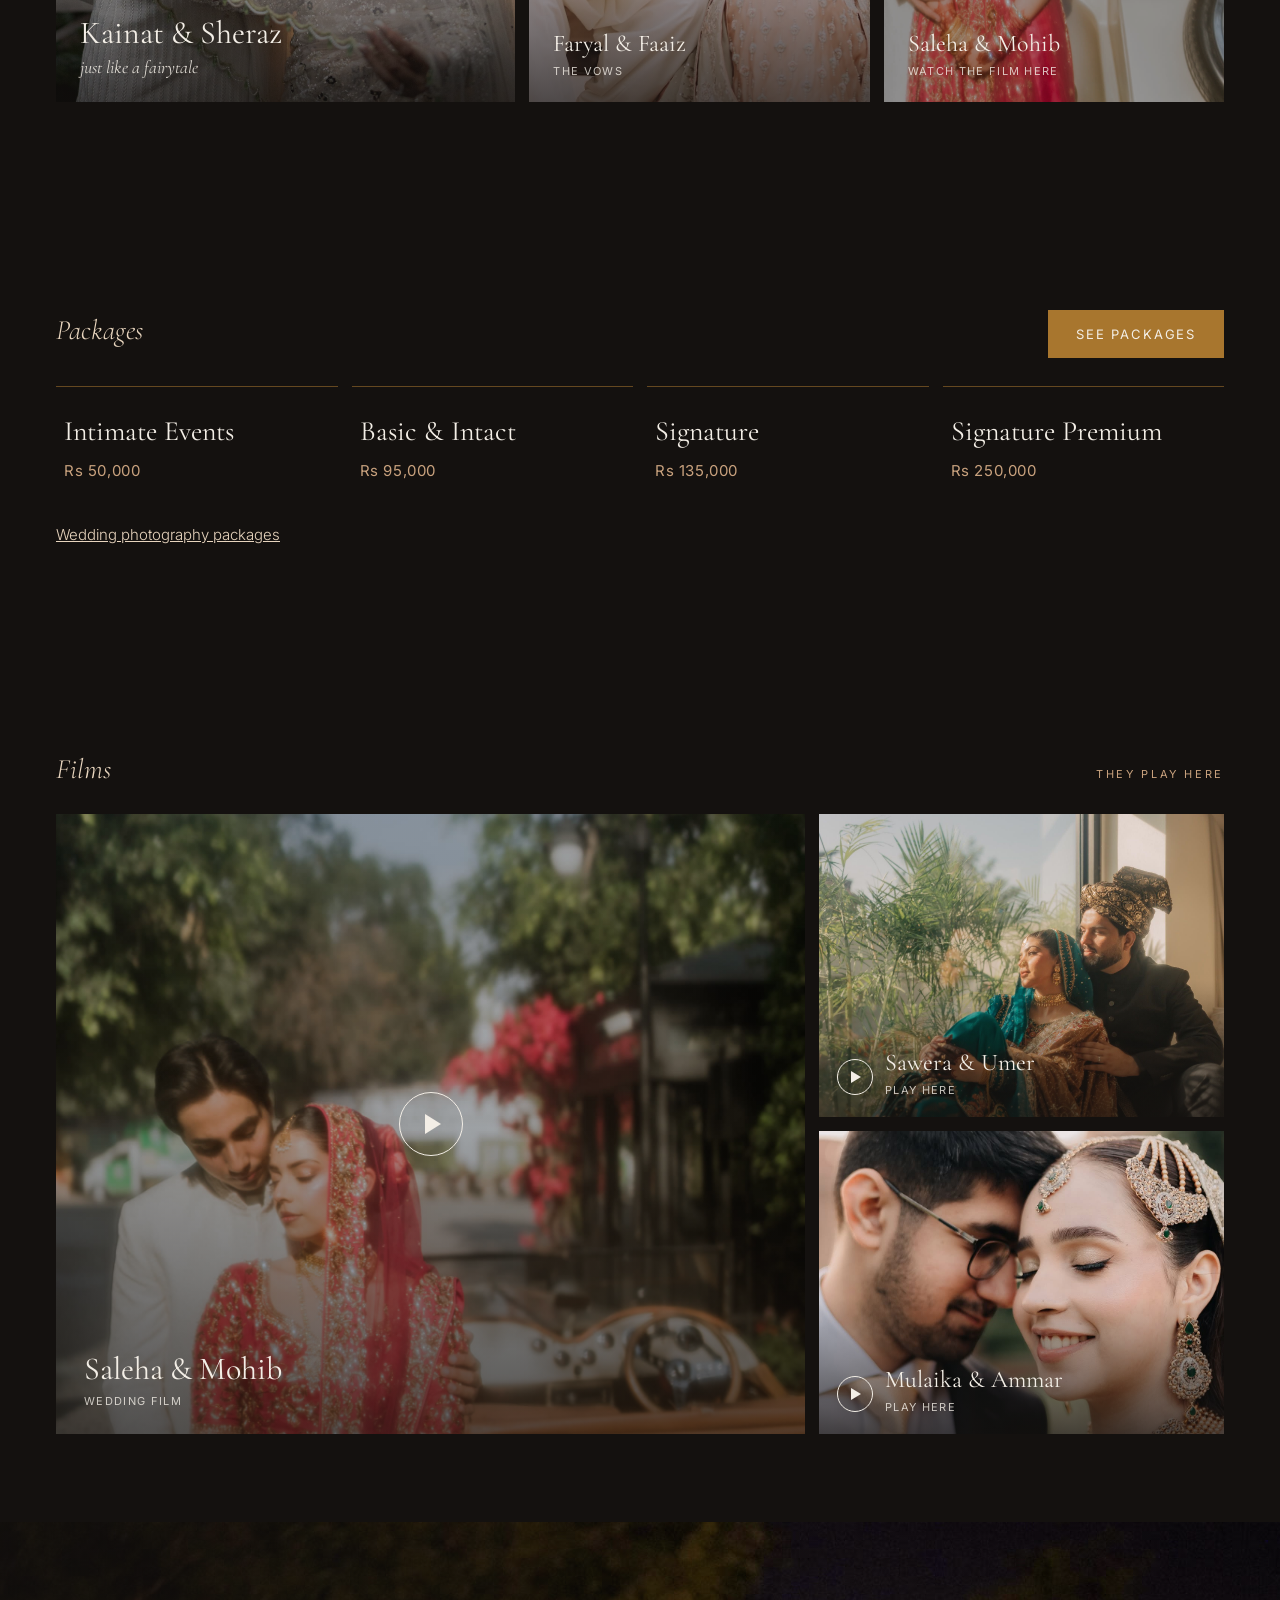
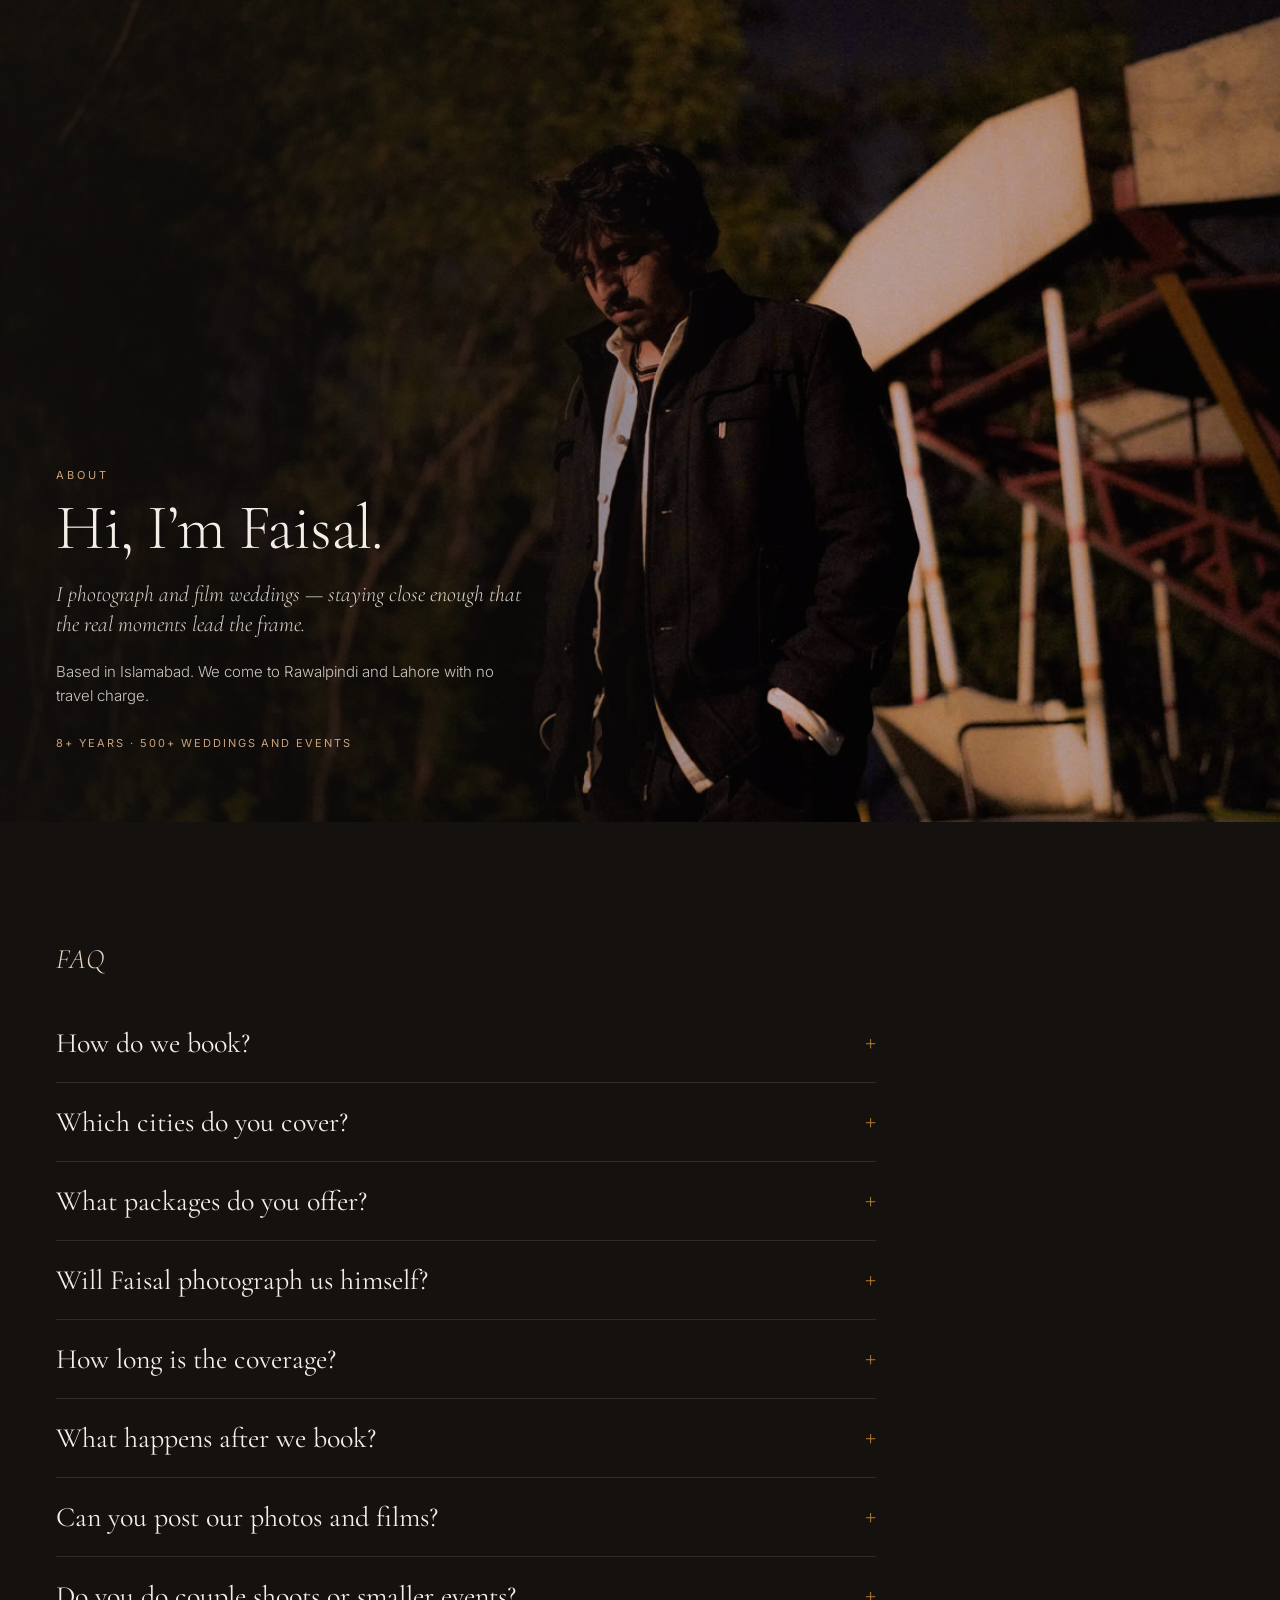
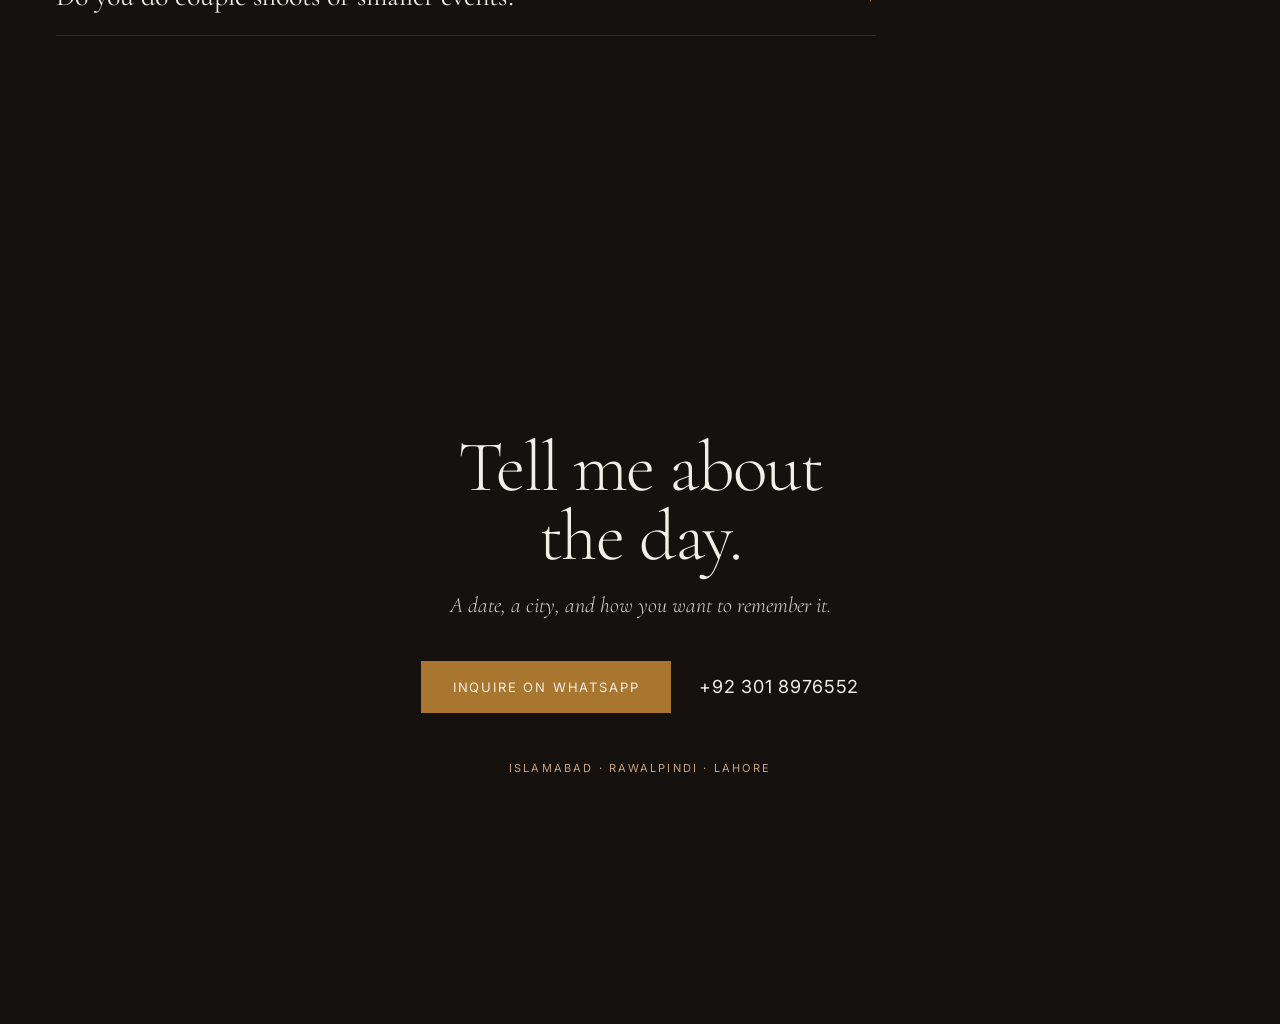
==== commit 20d74ac5: "Align homepage FAQ, schema and SEO with the final Cinema Atelier brief Update FAQ copy, add LocalBus" ====
--- a/index.html
+++ b/index.html
@@ -3,20 +3,20 @@
 <head>
   <meta charset="utf-8">
   <meta name="viewport" content="width=device-width, initial-scale=1">
-  <title>Wedding Photographer &amp; Films in Islamabad, Rawalpindi &amp; Lahore | BFK</title>
-  <meta name="description" content="Wedding photographs and films by Faisal Khan in Islamabad, Rawalpindi and Lahore, with no travel charge in those cities. Inquire on WhatsApp +92 301 8976552.">
+  <title>Wedding Photographer and Filmmaker in Islamabad, Rawalpindi &amp; Lahore | BFK</title>
+  <meta name="description" content="Wedding photographer and filmmaker Faisal Khan in Islamabad, Rawalpindi and Lahore, with no travel charge in those cities. Inquire on WhatsApp +92 301 8976552.">
   <meta name="robots" content="index, follow">
   <link rel="canonical" href="https://byfaisalkhan.com/">
   <link rel="icon" href="/favicon.svg">
   <meta property="og:type" content="website">
-  <meta property="og:title" content="Wedding Photographer &amp; Films in Islamabad, Rawalpindi &amp; Lahore | BFK">
-  <meta property="og:description" content="Wedding photographs and films by Faisal Khan — Islamabad, Rawalpindi and Lahore.">
+  <meta property="og:title" content="Wedding Photographer and Filmmaker in Islamabad, Rawalpindi &amp; Lahore | BFK">
+  <meta property="og:description" content="Wedding photographer and filmmaker Faisal Khan — Islamabad, Rawalpindi and Lahore.">
   <meta property="og:image" content="https://byfaisalkhan.com/og.jpg">
   <meta property="og:url" content="https://byfaisalkhan.com/">
   <meta property="og:site_name" content="BFK by Faisal Khan">
   <meta name="twitter:card" content="summary_large_image">
-  <meta name="twitter:title" content="Wedding Photographer &amp; Films in Islamabad, Rawalpindi &amp; Lahore | BFK">
-  <meta name="twitter:description" content="Wedding photographs and films by Faisal Khan — Islamabad, Rawalpindi and Lahore.">
+  <meta name="twitter:title" content="Wedding Photographer and Filmmaker in Islamabad, Rawalpindi &amp; Lahore | BFK">
+  <meta name="twitter:description" content="Wedding photographer and filmmaker Faisal Khan — Islamabad, Rawalpindi and Lahore.">
   <meta name="twitter:image" content="https://byfaisalkhan.com/og.jpg">
   <link rel="preconnect" href="https://fonts.googleapis.com">
   <link rel="preconnect" href="https://fonts.gstatic.com" crossorigin>
@@ -26,74 +26,95 @@
     "@context": "https://schema.org",
     "@graph": [
       {
-        "@type": "ProfessionalService",
+        "@type": ["LocalBusiness", "Photographer"],
+        "@id": "https://byfaisalkhan.com/",
         "name": "BFK by Faisal Khan",
-        "alternateName": "bfk.",
+        "alternateName": ["BFK", "Byfaisalkhan"],
         "url": "https://byfaisalkhan.com/",
-        "image": "https://byfaisalkhan.com/og.jpg",
+        "image": "https://byfaisalkhan.com/home/ig-hassan.jpg",
+        "logo": "https://byfaisalkhan.com/og.jpg",
         "telephone": "+923018976552",
-        "description": "Wedding photographs and films by Faisal Khan in Islamabad, Rawalpindi and Lahore.",
-        "areaServed": ["Islamabad", "Rawalpindi", "Lahore"],
+        "description": "Wedding photographer and filmmaker in Islamabad, Rawalpindi and Lahore.",
+        "address": {
+          "@type": "PostalAddress",
+          "streetAddress": "Bahria Greens Sector 5",
+          "addressLocality": "Rawalpindi",
+          "postalCode": "46000",
+          "addressCountry": "PK"
+        },
+        "areaServed": [
+          {"@type": "City", "name": "Islamabad"},
+          {"@type": "City", "name": "Rawalpindi"},
+          {"@type": "City", "name": "Lahore"}
+        ],
         "sameAs": ["https://www.instagram.com/byfaisalkhan/"]
       },
       {
         "@type": "FAQPage",
-        "url": "https://byfaisalkhan.com/#faqs",
+        "url": "https://byfaisalkhan.com/#faq",
         "mainEntity": [
           {
             "@type": "Question",
-            "name": "How do I book?",
-            "acceptedAnswer": {
-              "@type": "Answer",
-              "text": "WhatsApp Faisal on +92 301 8976552, or tap Inquire on this site. A 50% advance confirms your date."
-            }
-          },
-          {
-            "@type": "Question",
-            "name": "Where do you shoot?",
-            "acceptedAnswer": {
-              "@type": "Answer",
-              "text": "Islamabad, Rawalpindi and Lahore with no travel charge. For other cities, outstation travel is Rs 25,000 per day and the family arranges the team’s stay."
-            }
-          },
-          {
-            "@type": "Question",
-            "name": "What are your wedding packages?",
-            "acceptedAnswer": {
-              "@type": "Answer",
-              "text": "Intimate Events Rs 50,000, Basic & Intact Rs 95,000, Signature Rs 135,000, and Signature Premium Rs 250,000. You can see what’s included and build a package on the Packages page."
-            }
-          },
-          {
-            "@type": "Question",
-            "name": "Do you do photographs and films?",
-            "acceptedAnswer": {
-              "@type": "Answer",
-              "text": "Yes. Packages include photographers and videographers. Signature Premium also includes drone and a full-length video."
-            }
-          },
-          {
-            "@type": "Question",
-            "name": "Can we book a couple shoot on its own?",
-            "acceptedAnswer": {
-              "@type": "Answer",
-              "text": "Yes. A team couple shoot starts from Rs 20,000. Signature by Faisal is Rs 30,000. Video, album, extra time and drone can be added."
-            }
-          },
-          {
-            "@type": "Question",
-            "name": "What events do you cover?",
-            "acceptedAnswer": {
-              "@type": "Answer",
-              "text": "Mehndi, Nikkah, Barat, Valima, engagements, home receptions, couple shoots, birthdays and other events."
-            }
-          },
-          {
-            "@type": "Question",
-            "name": "How do we share our event details after booking?",
-            "acceptedAnswer": {
-              "@type": "Answer",
-              "text": "After your advance is paid, we’ll send you a private form. Fill it once and it comes straight to Faisal."
+            "name": "How do we book?",
+            "acceptedAnswer": {
+              "@type": "Answer",
+              "text": "Message us on WhatsApp at +92 301 8976552. Once you pick a package, a 50% advance confirms your date."
+            }
+          },
+          {
+            "@type": "Question",
+            "name": "Which cities do you cover?",
+            "acceptedAnswer": {
+              "@type": "Answer",
+              "text": "Islamabad, Rawalpindi and Lahore with no travel charge. For other cities and international weddings, WhatsApp us and we’ll quote travel separately."
+            }
+          },
+          {
+            "@type": "Question",
+            "name": "What packages do you offer?",
+            "acceptedAnswer": {
+              "@type": "Answer",
+              "text": "Intimate Events (Rs 50,000), Basic & Intact (Rs 95,000), Signature (Rs 135,000) and Signature Premium (Rs 250,000), plus couple shoots, birthdays and casual shoots. Full details are on the Packages page."
+            }
+          },
+          {
+            "@type": "Question",
+            "name": "Will Faisal photograph us himself?",
+            "acceptedAnswer": {
+              "@type": "Answer",
+              "text": "Signature Premium includes Faisal’s coverage. On other packages you can add a Signature couple shoot or Signature coverage by Faisal, subject to his availability. We’ll confirm before booking."
+            }
+          },
+          {
+            "@type": "Question",
+            "name": "How long is the coverage?",
+            "acceptedAnswer": {
+              "@type": "Answer",
+              "text": "Intimate Events include 3 hours, Basic & Intact and Signature include 4 hours, and Signature Premium includes 5 hours. Extra time is Rs 10,000 per hour."
+            }
+          },
+          {
+            "@type": "Question",
+            "name": "What happens after we book?",
+            "acceptedAnswer": {
+              "@type": "Answer",
+              "text": "After your advance is in, you’ll get a private details form. That helps us prepare your day."
+            }
+          },
+          {
+            "@type": "Question",
+            "name": "Can you post our photos and films?",
+            "acceptedAnswer": {
+              "@type": "Answer",
+              "text": "You choose: we can post, we ask first, we don’t post, or you decide later. You’ll set this when you send your event details."
+            }
+          },
+          {
+            "@type": "Question",
+            "name": "Do you do couple shoots or smaller events?",
+            "acceptedAnswer": {
+              "@type": "Answer",
+              "text": "Yes. Couple shoots start from Rs 20,000, birthdays from Rs 20,000, and casual shoots from Rs 10,000."
             }
           }
         ]
@@ -114,7 +135,7 @@
     * { box-sizing: border-box; margin: 0; padding: 0; }
     html { scroll-behavior: smooth; }
     body { background: var(--ink); color: var(--cream); font-family: var(--sans); }
-    img { display: block; max-width: 100%; }
+    img { display: block; max-width: 100%; height: auto; }
     a { color: inherit; }
     .serif { font-family: var(--serif); }
     .sans { font-family: var(--sans); }
@@ -259,6 +280,8 @@
     .package p {
       margin-top: 14px; font-size: 15px; letter-spacing: .04em; color: var(--dust);
     }
+    .pack-more { margin-top: 32px; }
+    .pack-more a { color: var(--blush); font-size: 15px; font-weight: 300; }
 
     .films-grid {
       display: grid; grid-template-columns: 1.85fr 1fr; gap: 14px;
@@ -360,7 +383,7 @@
 </head>
 <body>
   <header class="site-header">
-    <a class="logo" href="/">bfk.</a>
+    <a class="logo" href="/" aria-label="BFK by Faisal Khan">bfk.</a>
     <input class="nav-toggle" id="nav-on" type="checkbox">
     <label class="menu-btn" for="nav-on" aria-label="Menu"><span></span></label>
     <nav class="site-nav sans">
@@ -368,18 +391,18 @@
       <a href="/packages/">Packages</a>
       <a href="#films">Films</a>
       <a href="#about">About</a>
-      <a href="#faqs">FAQs</a>
+      <a href="#faq">FAQ</a>
     </nav>
     <a class="inquire-link sans" href="#inquire">Inquire</a>
   </header>
 
   <section class="hero" id="top">
-    <img class="hero-bg" src="/home/ig-hassan.jpg" alt="Hassan and Ariba, photographed by Faisal Khan">
+    <img class="hero-bg" src="/home/ig-hassan.jpg" alt="Hassan and Ariba on their wedding day" width="1080" height="1439" fetchpriority="high" decoding="async">
     <div class="hero-wash" aria-hidden="true"></div>
     <div class="hero-copy">
-      <p class="kicker sans">Islamabad · Lahore · Worldwide</p>
+      <p class="kicker sans">Islamabad · Rawalpindi · Lahore · Worldwide</p>
       <h1>This is how<br>it felt to love you.</h1>
-      <p class="lede">Wedding photographs and films, close enough to keep the feeling in the frame.</p>
+      <p class="lede">Wedding photographs and films in Islamabad, Rawalpindi and Lahore, close enough to keep the feeling in the frame.</p>
       <div class="cta-row">
         <a class="btn-gold sans" href="https://wa.me/923018976552">Inquire on WhatsApp</a>
         <a class="phone sans" href="https://wa.me/923018976552">+92 301 8976552</a>
@@ -394,7 +417,7 @@
     </div>
     <div class="work-grid">
       <figure class="tile wide">
-        <img src="/home/ig-kainat-hi.jpg" alt="Kainat and Sheraz" style="object-position:center 18%">
+        <img src="/home/ig-kainat-hi.jpg" alt="Kainat and Sheraz on their wedding day" width="1600" height="2000" loading="lazy" decoding="async" style="object-position:center 18%">
         <div class="tile-shade"></div>
         <figcaption class="tile-copy">
           <h3>Kainat &amp; Sheraz</h3>
@@ -402,7 +425,7 @@
         </figcaption>
       </figure>
       <figure class="tile">
-        <img src="/home/ig-faryal.jpg" alt="Faryal and Faaiz" style="object-position:center 30%">
+        <img src="/home/ig-faryal.jpg" alt="Faryal and Faaiz exchanging vows" width="1080" height="1440" loading="lazy" decoding="async" style="object-position:center 30%">
         <div class="tile-shade"></div>
         <figcaption class="tile-copy">
           <h3 style="font-size:24px">Faryal &amp; Faaiz</h3>
@@ -410,7 +433,7 @@
         </figcaption>
       </figure>
       <a class="tile" href="#films" aria-label="Saleha and Mohib — watch the film">
-        <img src="/home/ig-saleha-hi.jpg" alt="Saleha and Mohib" style="object-position:center 18%">
+        <img src="/home/ig-saleha-hi.jpg" alt="Saleha and Mohib on their wedding day" width="1600" height="2134" loading="lazy" decoding="async" style="object-position:center 18%">
         <div class="tile-shade" style="background:rgba(20,17,15,.22)"></div>
         <span class="play"><i></i></span>
         <span class="tile-copy">
@@ -424,7 +447,7 @@
   <section class="section" id="packages">
     <div class="section-head">
       <p class="section-title">Packages</p>
-      <a class="btn-gold sans" href="/packages/">See all packages</a>
+      <a class="btn-gold sans" href="/packages/">See packages</a>
     </div>
     <div class="package-grid">
       <article class="package">
@@ -444,6 +467,7 @@
         <p class="sans">Rs 250,000</p>
       </article>
     </div>
+    <p class="pack-more sans"><a href="/packages/">Wedding photography packages</a></p>
   </section>
 
   <section class="section" id="films">
@@ -453,7 +477,7 @@
     </div>
     <div class="films-grid">
       <figure class="tile wide">
-        <img src="/home/ig-saleha-hi.jpg" alt="Saleha and Mohib wedding film still" style="object-position:center 28%">
+        <img src="/home/ig-saleha-hi.jpg" alt="Saleha and Mohib wedding film still" width="1600" height="2134" loading="lazy" decoding="async" style="object-position:center 28%">
         <div class="tile-shade" style="background:linear-gradient(180deg,rgba(20,17,15,.12) 0%,rgba(20,17,15,.15) 50%,rgba(20,17,15,.62) 100%)"></div>
         <span class="play"><i></i></span>
         <figcaption class="film-caption">
@@ -463,7 +487,7 @@
       </figure>
       <div class="films-side">
         <figure class="tile">
-          <img src="/home/ig-sawera-hi.jpg" alt="Sawera and Umer film still" style="object-position:center 28%">
+          <img src="/home/ig-sawera-hi.jpg" alt="Sawera and Umer wedding film still" width="1600" height="2134" loading="lazy" decoding="async" style="object-position:center 28%">
           <div class="tile-shade"></div>
           <span class="play play-sm"><span class="play-mark"></span></span>
           <figcaption class="side-caption">
@@ -472,7 +496,7 @@
           </figcaption>
         </figure>
         <figure class="tile">
-          <img src="/home/ig-mulaika.jpg" alt="Mulaika and Ammar film still" style="object-position:center 18%">
+          <img src="/home/ig-mulaika.jpg" alt="Mulaika and Ammar wedding film still" width="1080" height="1439" loading="lazy" decoding="async" style="object-position:center 18%">
           <div class="tile-shade"></div>
           <span class="play play-sm"><span class="play-mark"></span></span>
           <figcaption class="side-caption">
@@ -485,7 +509,7 @@
   </section>
 
   <section class="about" id="about">
-    <img class="about-bg" src="/home/faisal-portrait.jpg" alt="Faisal Khan, wedding photographer and filmmaker">
+    <img class="about-bg" src="/home/faisal-portrait.jpg" alt="Faisal Khan, wedding photographer and filmmaker" width="1200" height="800" loading="lazy" decoding="async">
     <div class="about-wash" aria-hidden="true"></div>
     <div class="about-copy">
       <p class="kicker sans">About</p>
@@ -496,38 +520,42 @@
     </div>
   </section>
 
-  <section class="section faqs" id="faqs">
+  <section class="section faqs" id="faq">
     <div class="section-head">
-      <p class="section-title">FAQs</p>
+      <p class="section-title">FAQ</p>
     </div>
     <div class="faq-list">
       <details>
-        <summary>How do I book?</summary>
-        <p>WhatsApp Faisal on <a href="https://wa.me/923018976552">+92 301 8976552</a>, or tap Inquire on this site. A 50% advance confirms your date.</p>
-      </details>
-      <details>
-        <summary>Where do you shoot?</summary>
-        <p>Islamabad, Rawalpindi and Lahore with no travel charge. For other cities, outstation travel is Rs 25,000 per day and the family arranges the team’s stay.</p>
-      </details>
-      <details>
-        <summary>What are your wedding packages?</summary>
-        <p>Intimate Events Rs 50,000, Basic &amp; Intact Rs 95,000, Signature Rs 135,000, and Signature Premium Rs 250,000. You can see what’s included and build a package on the <a href="/packages/">Packages page</a>.</p>
-      </details>
-      <details>
-        <summary>Do you do photographs and films?</summary>
-        <p>Yes. Packages include photographers and videographers. Signature Premium also includes drone and a full-length video.</p>
-      </details>
-      <details>
-        <summary>Can we book a couple shoot on its own?</summary>
-        <p>Yes. A team couple shoot starts from Rs 20,000. Signature by Faisal is Rs 30,000. Video, album, extra time and drone can be added.</p>
-      </details>
-      <details>
-        <summary>What events do you cover?</summary>
-        <p>Mehndi, Nikkah, Barat, Valima, engagements, home receptions, couple shoots, birthdays and other events.</p>
-      </details>
-      <details>
-        <summary>How do we share our event details after booking?</summary>
-        <p>After your advance is paid, we’ll send you a <a href="/after-booking/">private form</a>. Fill it once and it comes straight to Faisal.</p>
+        <summary>How do we book?</summary>
+        <p>Message us on WhatsApp at <a href="https://wa.me/923018976552">+92 301 8976552</a>. Once you pick a package, a 50% advance confirms your date.</p>
+      </details>
+      <details>
+        <summary>Which cities do you cover?</summary>
+        <p>Islamabad, Rawalpindi and Lahore with no travel charge. For other cities and international weddings, <a href="https://wa.me/923018976552">WhatsApp us</a> and we’ll quote travel separately.</p>
+      </details>
+      <details>
+        <summary>What packages do you offer?</summary>
+        <p>Intimate Events (Rs 50,000), Basic &amp; Intact (Rs 95,000), Signature (Rs 135,000) and Signature Premium (Rs 250,000), plus couple shoots, birthdays and casual shoots. Full details are on the <a href="/packages/">Packages page</a>.</p>
+      </details>
+      <details>
+        <summary>Will Faisal photograph us himself?</summary>
+        <p>Signature Premium includes Faisal’s coverage. On other packages you can add a Signature couple shoot or Signature coverage by Faisal, subject to his availability. We’ll confirm before booking.</p>
+      </details>
+      <details>
+        <summary>How long is the coverage?</summary>
+        <p>Intimate Events include 3 hours, Basic &amp; Intact and Signature include 4 hours, and Signature Premium includes 5 hours. Extra time is Rs 10,000 per hour.</p>
+      </details>
+      <details>
+        <summary>What happens after we book?</summary>
+        <p>After your advance is in, you’ll get a private details form. That helps us prepare your day.</p>
+      </details>
+      <details>
+        <summary>Can you post our photos and films?</summary>
+        <p>You choose: we can post, we ask first, we don’t post, or you decide later. You’ll set this when you send your event details.</p>
+      </details>
+      <details>
+        <summary>Do you do couple shoots or smaller events?</summary>
+        <p>Yes. Couple shoots start from Rs 20,000, birthdays from Rs 20,000, and casual shoots from Rs 10,000.</p>
       </details>
     </div>
   </section>
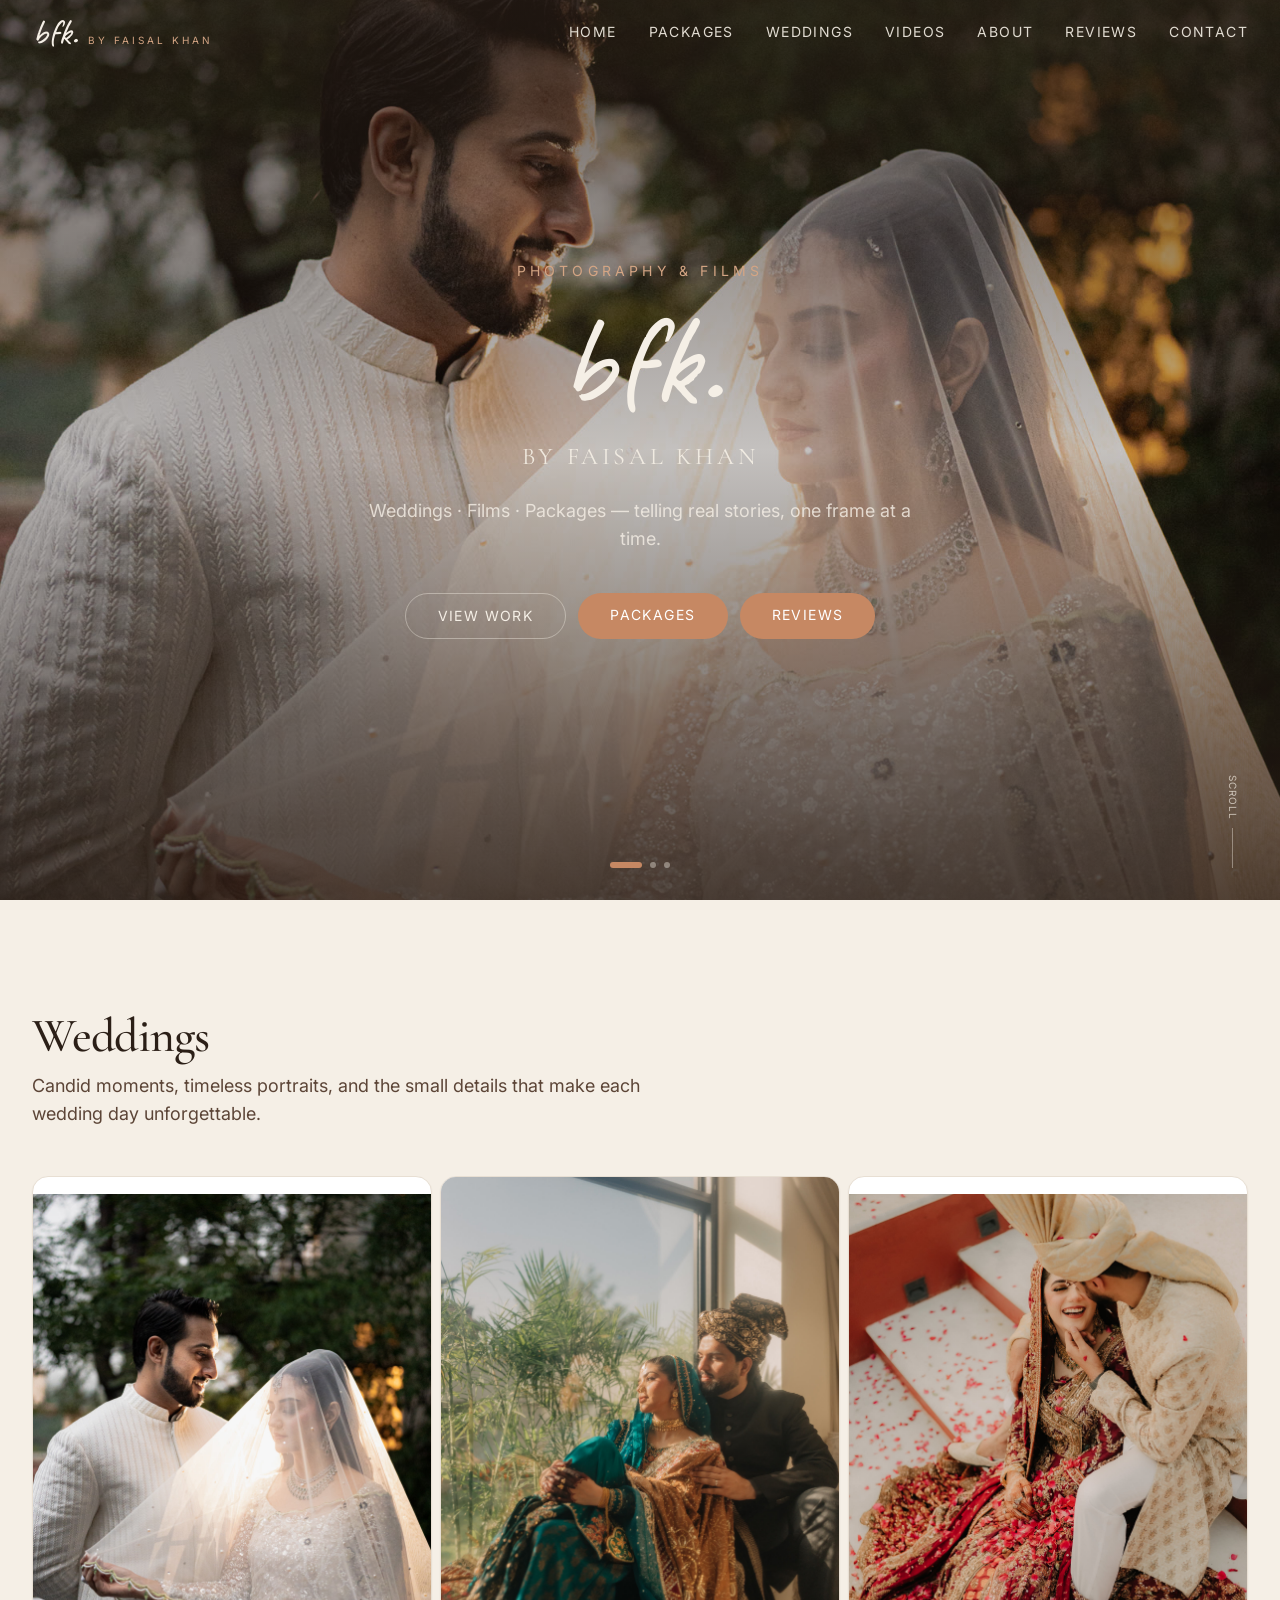
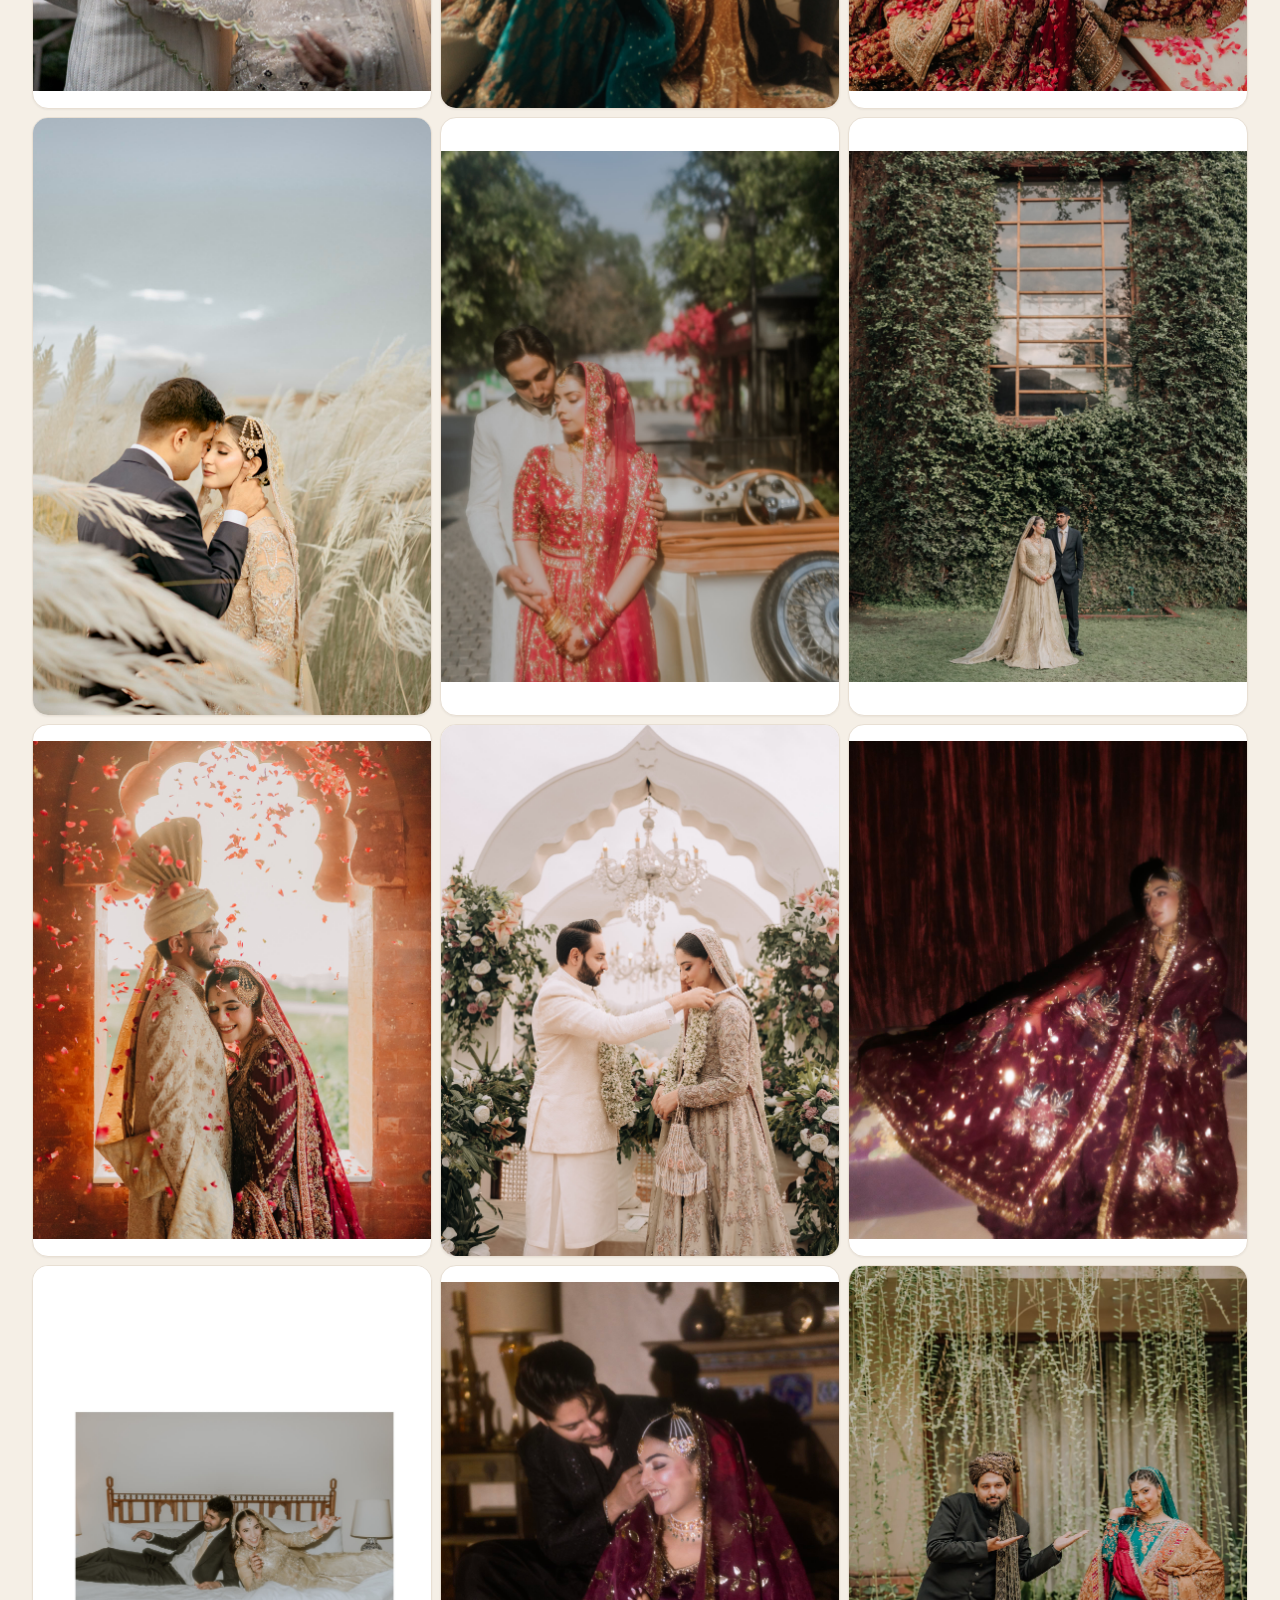
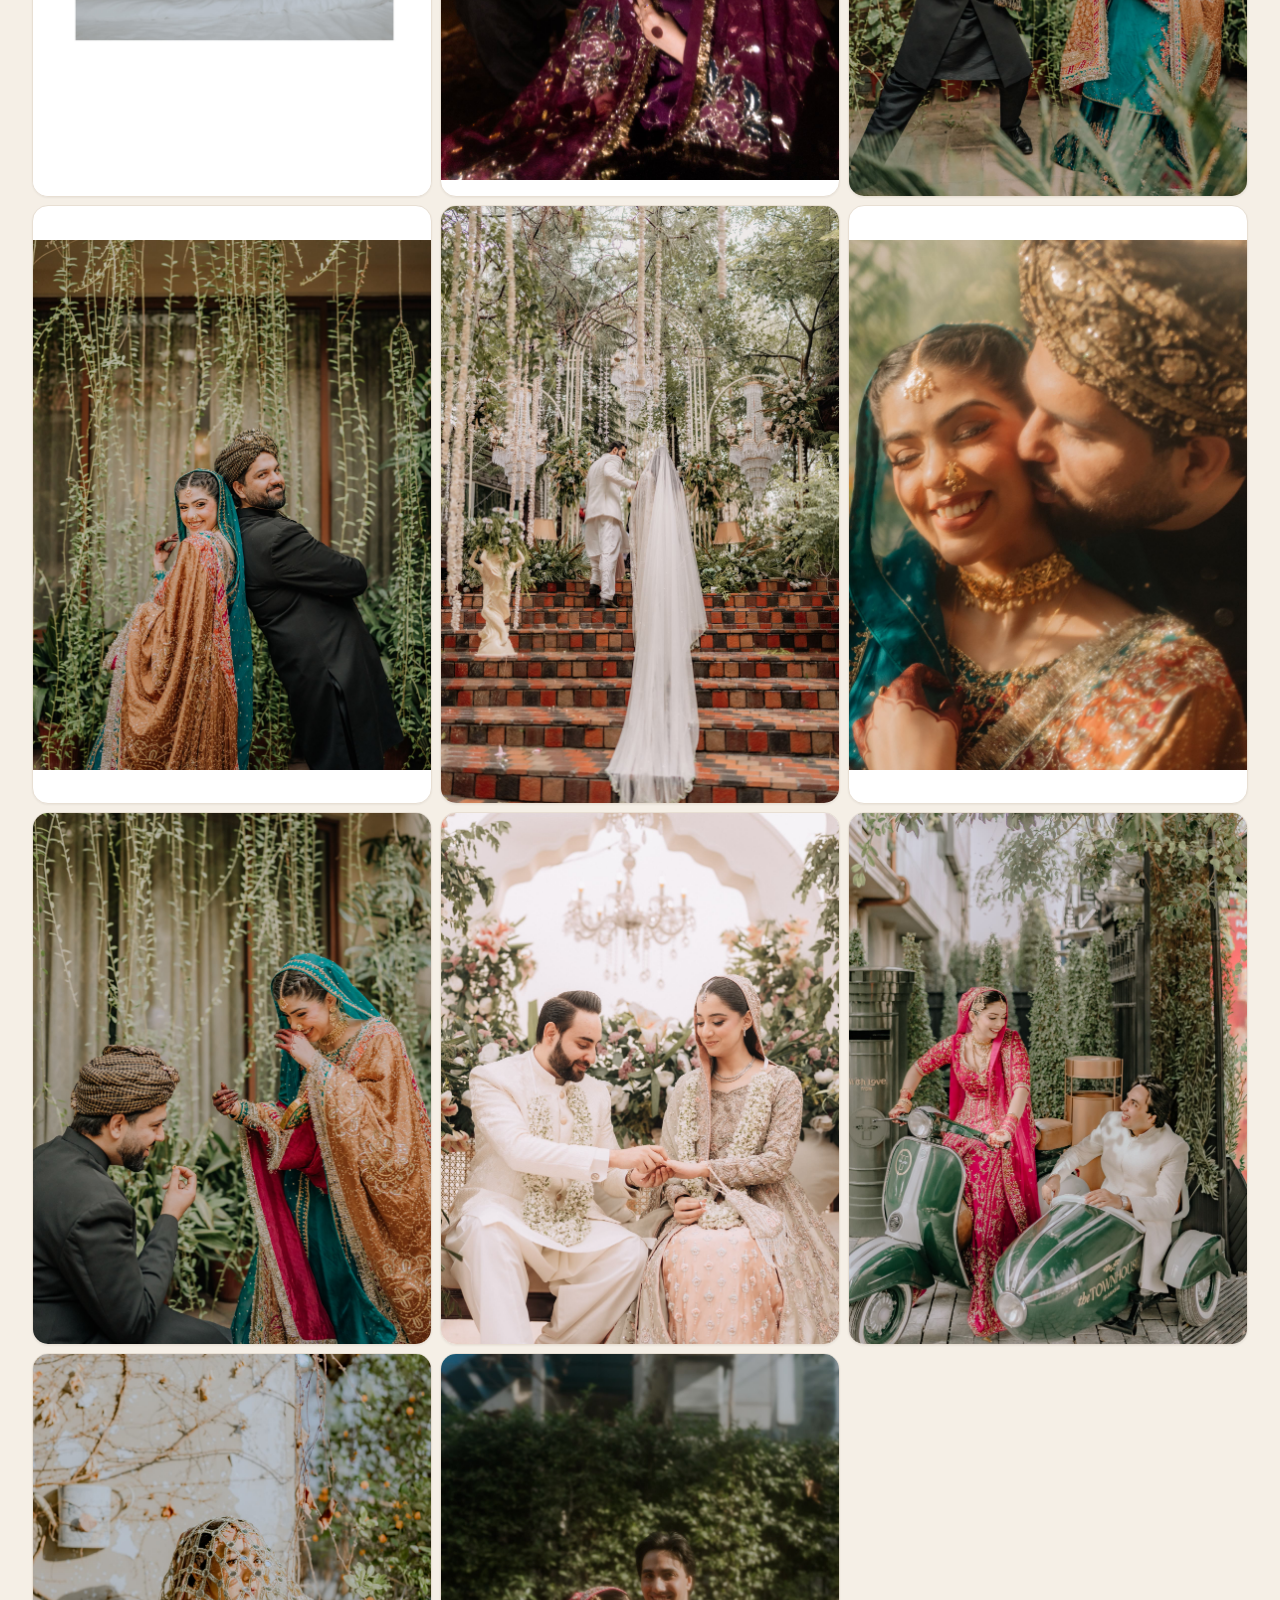
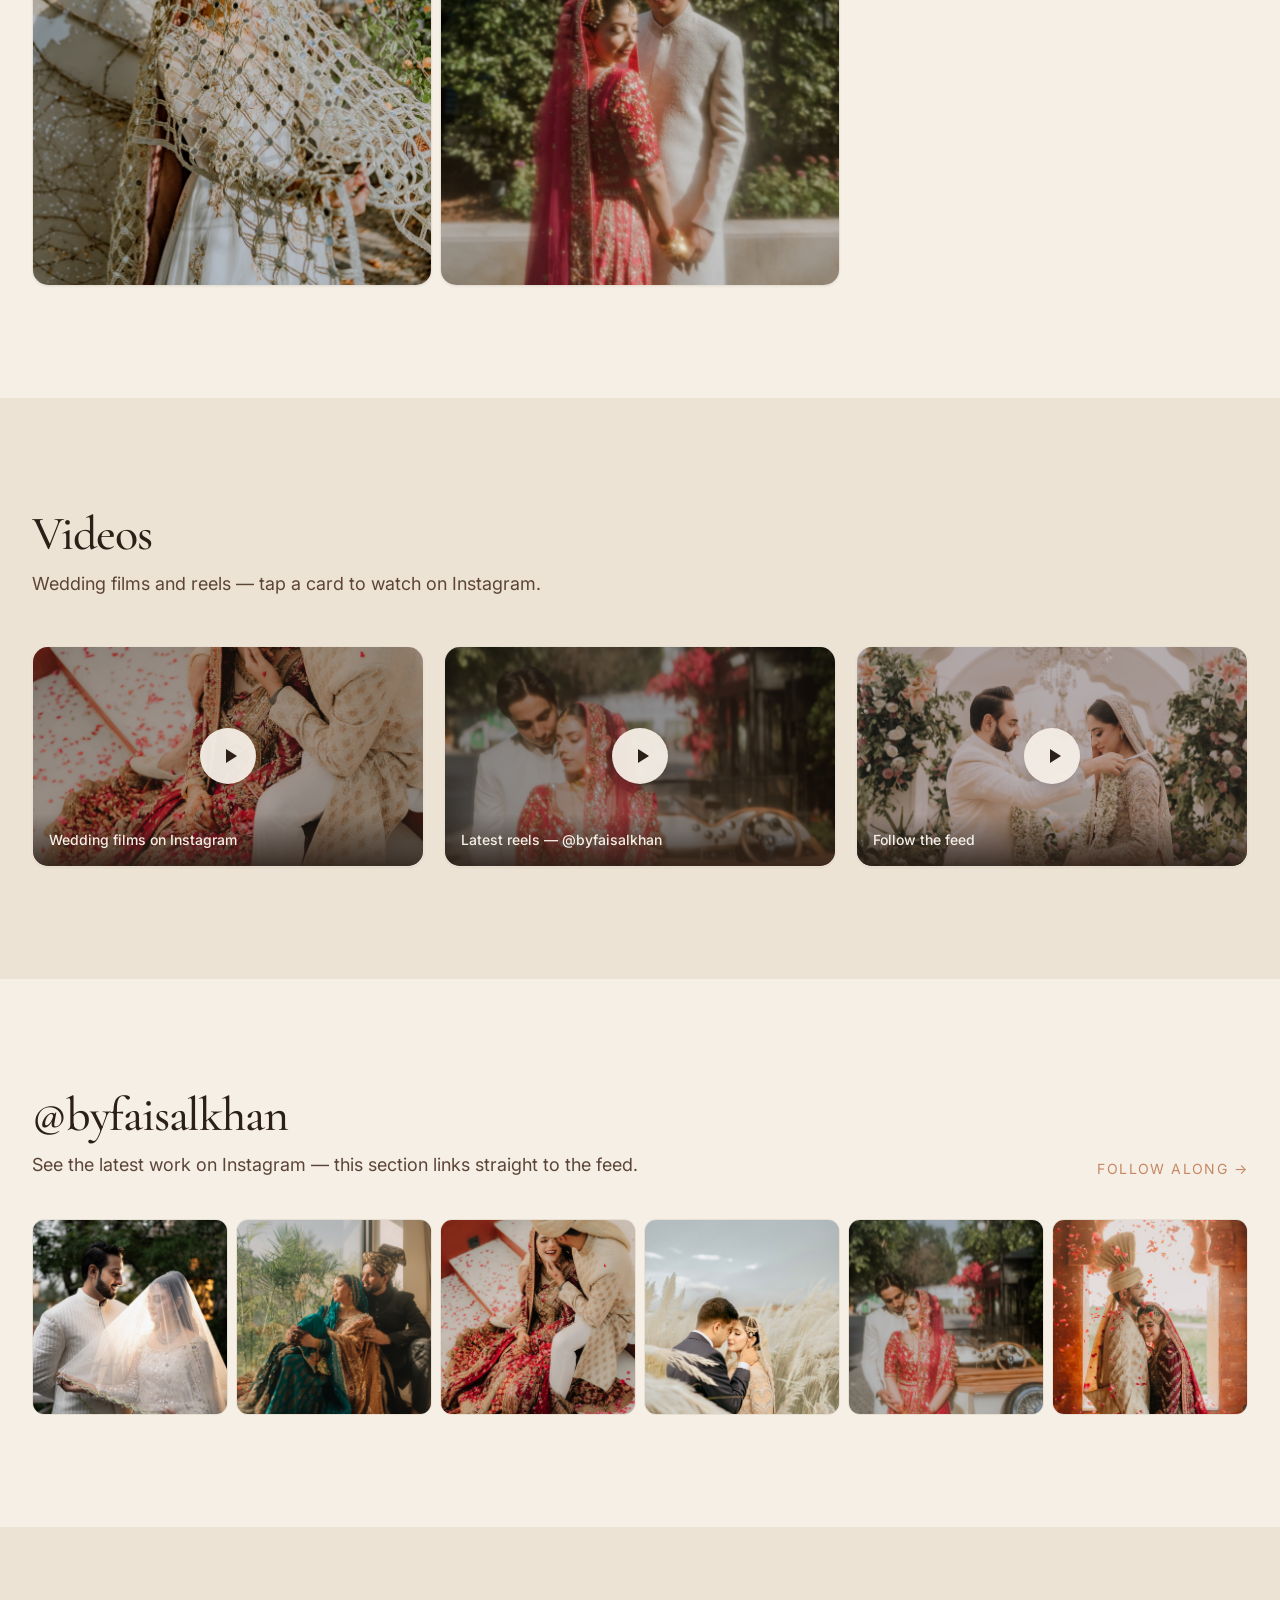
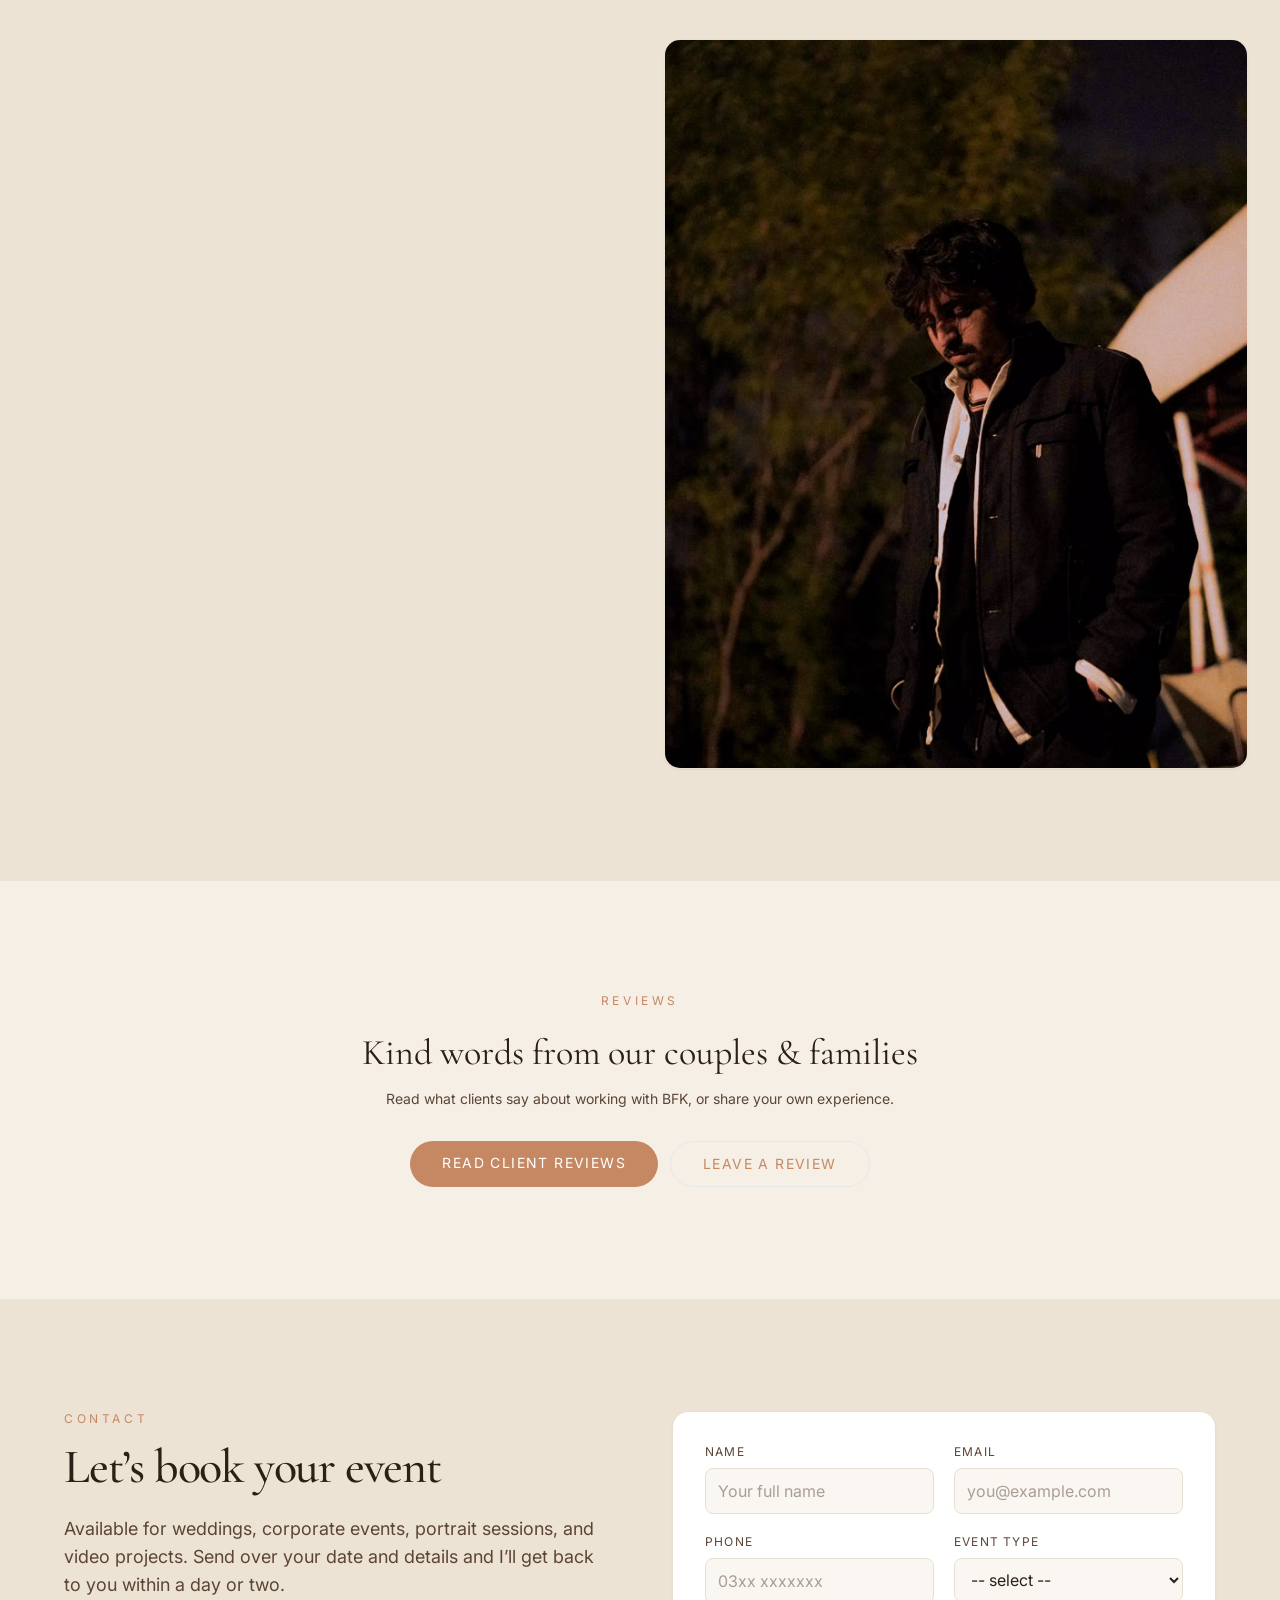
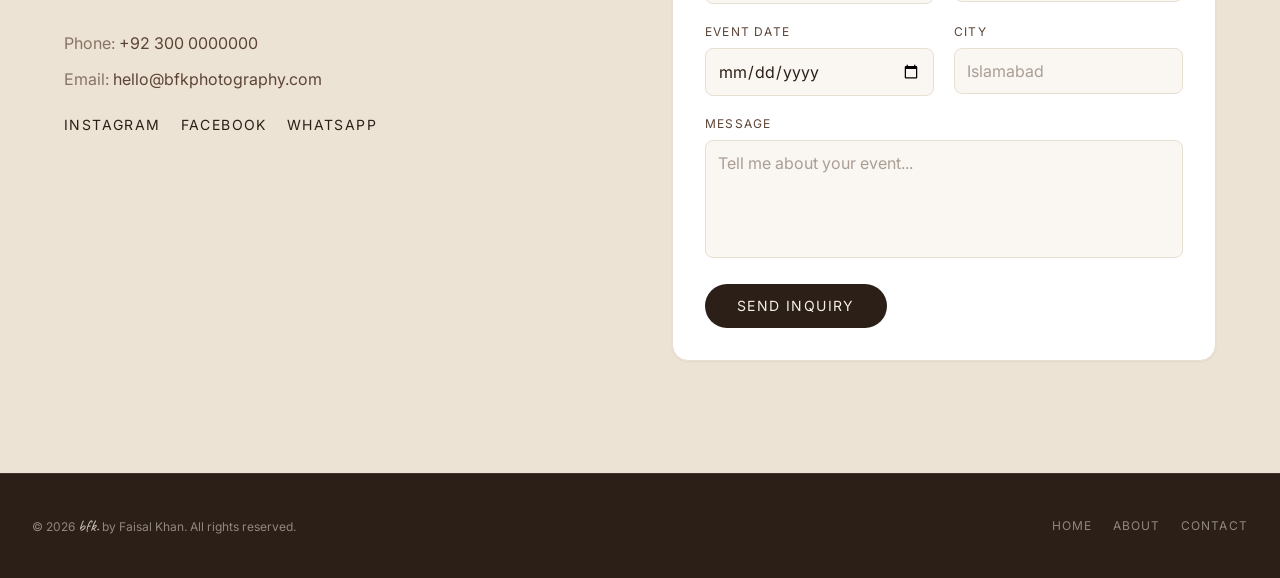
==== commit f2431b69: "Revert "Replace homepage with Cinema Atelier, plus Packages, FAQs and SEO" This reverts commit c0c43" ====
--- a/index.html
+++ b/index.html
@@ -1,573 +1,77 @@
-<!DOCTYPE html>
+<!doctype html>
 <html lang="en">
-<head>
-  <meta charset="utf-8">
-  <meta name="viewport" content="width=device-width, initial-scale=1">
-  <title>Wedding Photographer and Filmmaker in Islamabad, Rawalpindi &amp; Lahore | BFK</title>
-  <meta name="description" content="Wedding photographer and filmmaker Faisal Khan in Islamabad, Rawalpindi and Lahore, with no travel charge in those cities. Inquire on WhatsApp +92 301 8976552.">
-  <meta name="robots" content="index, follow">
-  <link rel="canonical" href="https://byfaisalkhan.com/">
-  <link rel="icon" href="/favicon.svg">
-  <meta property="og:type" content="website">
-  <meta property="og:title" content="Wedding Photographer and Filmmaker in Islamabad, Rawalpindi &amp; Lahore | BFK">
-  <meta property="og:description" content="Wedding photographer and filmmaker Faisal Khan — Islamabad, Rawalpindi and Lahore.">
-  <meta property="og:image" content="https://byfaisalkhan.com/og.jpg">
-  <meta property="og:url" content="https://byfaisalkhan.com/">
-  <meta property="og:site_name" content="BFK by Faisal Khan">
-  <meta name="twitter:card" content="summary_large_image">
-  <meta name="twitter:title" content="Wedding Photographer and Filmmaker in Islamabad, Rawalpindi &amp; Lahore | BFK">
-  <meta name="twitter:description" content="Wedding photographer and filmmaker Faisal Khan — Islamabad, Rawalpindi and Lahore.">
-  <meta name="twitter:image" content="https://byfaisalkhan.com/og.jpg">
-  <link rel="preconnect" href="https://fonts.googleapis.com">
-  <link rel="preconnect" href="https://fonts.gstatic.com" crossorigin>
-  <link href="https://fonts.googleapis.com/css2?family=Cormorant+Garamond:ital,wght@0,300;0,400;0,500;1,300;1,400;1,500&family=Inter:wght@300;400;500&display=swap" rel="stylesheet">
-  <script type="application/ld+json">
-  {
-    "@context": "https://schema.org",
-    "@graph": [
+  <head>
+    <meta charset="UTF-8" />
+    <meta name="viewport" content="width=device-width, initial-scale=1.0" />
+
+    <!-- ============================================================
+         SEO META TAGS
+         Update the URL placeholders (https://www.bfkphotography.com)
+         once the site has a real domain.
+    ============================================================= -->
+    <title>BFK by Faisal Khan | Wedding, Corporate &amp; Portrait Photographer</title>
+    <meta
+      name="description"
+      content="BFK by Faisal Khan — professional photographer &amp; videographer specializing in wedding photography, corporate event coverage, portrait sessions, and cinematic video. Based in Pakistan, available for bookings worldwide."
+    />
+    <meta
+      name="keywords"
+      content="Faisal Khan photographer, BFK photography, wedding photographer, corporate event photographer, portrait photography, videographer, Pakistan photographer"
+    />
+    <meta name="author" content="Faisal Khan" />
+    <meta name="robots" content="index, follow" />
+    <link rel="canonical" href="https://www.bfkphotography.com/" />
+
+    <!-- Open Graph / Facebook / LinkedIn -->
+    <meta property="og:type" content="website" />
+    <meta property="og:title" content="BFK by Faisal Khan | Photographer &amp; Videographer" />
+    <meta
+      property="og:description"
+      content="Wedding photography & films by Faisal Khan — Islamabad, Pakistan & worldwide."
+    />
+    <meta property="og:image" content="https://byfaisalkhan.com/og.jpg" />
+    <meta property="og:url" content="https://byfaisalkhan.com/" />
+    <meta property="og:site_name" content="BFK by Faisal Khan" />
+
+    <!-- Twitter / X -->
+    <meta name="twitter:card" content="summary_large_image" />
+    <meta name="twitter:title" content="BFK by Faisal Khan | Photographer &amp; Videographer" />
+    <meta
+      name="twitter:description"
+      content="Wedding photography & films by Faisal Khan — Islamabad, Pakistan & worldwide."
+    />
+    <meta name="twitter:image" content="https://byfaisalkhan.com/og.jpg" />
+
+    <!-- Favicon: replace /favicon.svg with your own logo mark -->
+    <link rel="icon" type="image/svg+xml" href="/favicon.svg" />
+
+    <!-- Google Fonts: Cormorant Garamond (headlines), Inter (body), Caveat (script "bfk." wordmark) -->
+    <link rel="preconnect" href="https://fonts.googleapis.com" />
+    <link rel="preconnect" href="https://fonts.gstatic.com" crossorigin />
+    <link
+      href="https://fonts.googleapis.com/css2?family=Cormorant+Garamond:ital,wght@0,300;0,400;0,500;0,600;0,700;1,400&family=Inter:wght@300;400;500;600;700&family=Caveat:wght@400;600&display=swap"
+      rel="stylesheet"
+    />
+
+    <!-- Structured data for search engines -->
+    <script type="application/ld+json">
       {
-        "@type": ["LocalBusiness", "Photographer"],
-        "@id": "https://byfaisalkhan.com/",
-        "name": "BFK by Faisal Khan",
-        "alternateName": ["BFK", "Byfaisalkhan"],
-        "url": "https://byfaisalkhan.com/",
-        "image": "https://byfaisalkhan.com/home/ig-hassan.jpg",
-        "logo": "https://byfaisalkhan.com/og.jpg",
-        "telephone": "+923018976552",
-        "description": "Wedding photographer and filmmaker in Islamabad, Rawalpindi and Lahore.",
-        "address": {
-          "@type": "PostalAddress",
-          "streetAddress": "Bahria Greens Sector 5",
-          "addressLocality": "Rawalpindi",
-          "postalCode": "46000",
-          "addressCountry": "PK"
-        },
-        "areaServed": [
-          {"@type": "City", "name": "Islamabad"},
-          {"@type": "City", "name": "Rawalpindi"},
-          {"@type": "City", "name": "Lahore"}
+        "@context": "https://schema.org",
+        "@type": "Photographer",
+        "name": "Faisal Khan",
+        "url": "https://www.bfkphotography.com/",
+        "sameAs": [
+          "https://www.instagram.com/byfaisalkhan/",
+          "https://www.facebook.com/YOUR_FACEBOOK_PAGE"
         ],
-        "sameAs": ["https://www.instagram.com/byfaisalkhan/"]
-      },
-      {
-        "@type": "FAQPage",
-        "url": "https://byfaisalkhan.com/#faq",
-        "mainEntity": [
-          {
-            "@type": "Question",
-            "name": "How do we book?",
-            "acceptedAnswer": {
-              "@type": "Answer",
-              "text": "Message us on WhatsApp at +92 301 8976552. Once you pick a package, a 50% advance confirms your date."
-            }
-          },
-          {
-            "@type": "Question",
-            "name": "Which cities do you cover?",
-            "acceptedAnswer": {
-              "@type": "Answer",
-              "text": "Islamabad, Rawalpindi and Lahore with no travel charge. For other cities and international weddings, WhatsApp us and we’ll quote travel separately."
-            }
-          },
-          {
-            "@type": "Question",
-            "name": "What packages do you offer?",
-            "acceptedAnswer": {
-              "@type": "Answer",
-              "text": "Intimate Events (Rs 50,000), Basic & Intact (Rs 95,000), Signature (Rs 135,000) and Signature Premium (Rs 250,000), plus couple shoots, birthdays and casual shoots. Full details are on the Packages page."
-            }
-          },
-          {
-            "@type": "Question",
-            "name": "Will Faisal photograph us himself?",
-            "acceptedAnswer": {
-              "@type": "Answer",
-              "text": "Signature Premium includes Faisal’s coverage. On other packages you can add a Signature couple shoot or Signature coverage by Faisal, subject to his availability. We’ll confirm before booking."
-            }
-          },
-          {
-            "@type": "Question",
-            "name": "How long is the coverage?",
-            "acceptedAnswer": {
-              "@type": "Answer",
-              "text": "Intimate Events include 3 hours, Basic & Intact and Signature include 4 hours, and Signature Premium includes 5 hours. Extra time is Rs 10,000 per hour."
-            }
-          },
-          {
-            "@type": "Question",
-            "name": "What happens after we book?",
-            "acceptedAnswer": {
-              "@type": "Answer",
-              "text": "After your advance is in, you’ll get a private details form. That helps us prepare your day."
-            }
-          },
-          {
-            "@type": "Question",
-            "name": "Can you post our photos and films?",
-            "acceptedAnswer": {
-              "@type": "Answer",
-              "text": "You choose: we can post, we ask first, we don’t post, or you decide later. You’ll set this when you send your event details."
-            }
-          },
-          {
-            "@type": "Question",
-            "name": "Do you do couple shoots or smaller events?",
-            "acceptedAnswer": {
-              "@type": "Answer",
-              "text": "Yes. Couple shoots start from Rs 20,000, birthdays from Rs 20,000, and casual shoots from Rs 10,000."
-            }
-          }
-        ]
+        "jobTitle": "Photographer & Videographer",
+        "knowsAbout": ["Wedding Photography", "Corporate Event Photography", "Portrait Photography", "Videography"]
       }
-    ]
-  }
-  </script>
-  <style>
-    :root {
-      --ink: #14110F;
-      --cream: #F3EEE6;
-      --gold: #A8762E;
-      --dust: #C9A27E;
-      --blush: #E8D5BE;
-      --serif: "Cormorant Garamond", Georgia, serif;
-      --sans: Inter, system-ui, sans-serif;
-    }
-    * { box-sizing: border-box; margin: 0; padding: 0; }
-    html { scroll-behavior: smooth; }
-    body { background: var(--ink); color: var(--cream); font-family: var(--sans); }
-    img { display: block; max-width: 100%; height: auto; }
-    a { color: inherit; }
-    .serif { font-family: var(--serif); }
-    .sans { font-family: var(--sans); }
-
-    .site-header {
-      position: fixed; top: 0; left: 0; right: 0; z-index: 40;
-      display: flex; align-items: center; justify-content: space-between;
-      padding: 28px 56px;
-      background: linear-gradient(180deg, rgba(20,17,15,.72) 0%, rgba(20,17,15,.28) 62%, rgba(20,17,15,0) 100%);
-    }
-    .logo {
-      font-family: var(--serif); color: var(--cream);
-      font-size: 36px; font-weight: 500; letter-spacing: -0.02em;
-      text-decoration: none; line-height: 1;
-    }
-    .nav-toggle { display: none; }
-    .menu-btn {
-      display: none; width: 44px; height: 44px; border: 0; background: transparent;
-      cursor: pointer; position: relative; margin-left: auto; margin-right: 12px;
-    }
-    .menu-btn span, .menu-btn span:before, .menu-btn span:after {
-      display: block; width: 18px; height: 1.5px; background: var(--cream);
-      position: absolute; left: 13px;
-    }
-    .menu-btn span { top: 21px; }
-    .menu-btn span:before, .menu-btn span:after { content: ""; left: 0; }
-    .menu-btn span:before { top: -6px; }
-    .menu-btn span:after { top: 6px; }
-    .site-nav {
-      display: flex; gap: 36px;
-      font-size: 11px; letter-spacing: .22em; text-transform: uppercase;
-    }
-    .site-nav a { text-decoration: none; color: var(--cream); padding-bottom: 4px; }
-    .site-nav a:hover { border-bottom: 1px solid var(--gold); }
-    .inquire-link {
-      font-size: 11px; letter-spacing: .18em; text-transform: uppercase;
-      text-decoration: none; border-bottom: 1px solid var(--gold); padding-bottom: 4px;
-    }
-
-    .hero {
-      position: relative; min-height: 100vh; min-height: 100svh;
-      display: flex; align-items: flex-end; overflow: hidden;
-    }
-    .hero-bg, .about-bg {
-      position: absolute; inset: 0; width: 100%; height: 100%;
-      object-fit: cover;
-    }
-    .hero-bg { object-position: 58% 28%; }
-    .hero-wash {
-      position: absolute; inset: 0;
-      background:
-        radial-gradient(ellipse 70% 65% at 62% 32%, rgba(20,17,15,0) 0%, rgba(20,17,15,.18) 55%, rgba(20,17,15,.55) 100%),
-        linear-gradient(180deg,rgba(20,17,15,.42) 0%,rgba(20,17,15,.08) 32%,rgba(20,17,15,.12) 52%,rgba(20,17,15,.78) 100%);
-    }
-    .hero-copy {
-      position: relative; z-index: 2;
-      padding: 0 56px 68px; max-width: 740px;
-    }
-    .kicker {
-      font-size: 11px; letter-spacing: .28em; text-transform: uppercase;
-      color: var(--dust); margin-bottom: 16px;
-    }
-    .hero h1 {
-      font-family: var(--serif); font-weight: 300;
-      font-size: clamp(42px, 6.4vw, 72px);
-      line-height: .94; letter-spacing: -0.02em;
-    }
-    .lede {
-      margin-top: 20px; font-family: var(--serif);
-      font-size: clamp(18px, 2vw, 22px); font-style: italic; font-weight: 300;
-      color: var(--cream); opacity: .88; max-width: 460px; line-height: 1.4;
-    }
-    .cta-row { margin-top: 32px; display: flex; align-items: center; gap: 28px; flex-wrap: wrap; }
-    .btn-gold {
-      display: inline-block; background: var(--gold); color: var(--cream);
-      font-size: 13px; letter-spacing: .14em; text-transform: uppercase;
-      padding: 16px 28px; text-decoration: none;
-    }
-    .phone { font-size: 13px; letter-spacing: .08em; color: var(--cream); opacity: .8; text-decoration: none; }
-
-    .section { padding: 120px 56px 88px; }
-    .section-head {
-      display: flex; align-items: baseline; justify-content: space-between;
-      gap: 24px; margin-bottom: 28px; flex-wrap: wrap;
-    }
-    .section-title {
-      font-family: var(--serif); font-size: 28px; font-weight: 300;
-      font-style: italic; color: var(--blush);
-    }
-    .section-note {
-      font-size: 11px; letter-spacing: .24em; text-transform: uppercase; color: var(--dust);
-      text-decoration: none;
-    }
-
-    .work-grid {
-      display: grid; grid-template-columns: 1.35fr 1fr 1fr; gap: 14px;
-      min-height: 620px;
-    }
-    .tile { position: relative; overflow: hidden; min-height: 320px; }
-    .tile img { width: 100%; height: 100%; object-fit: cover; position: absolute; inset: 0; }
-    .tile-shade {
-      position: absolute; inset: 0;
-      background: linear-gradient(180deg, transparent 55%, rgba(20,17,15,.72) 100%);
-    }
-    .tile-copy { position: absolute; left: 24px; bottom: 24px; right: 24px; z-index: 2; }
-    .tile-copy h3 { font-family: var(--serif); font-size: 32px; font-weight: 400; }
-    .tile-copy .sub {
-      font-family: var(--serif); font-size: 18px; font-style: italic; opacity: .88; margin-top: 4px;
-    }
-    .meta {
-      font-size: 11px; letter-spacing: .12em; text-transform: uppercase; opacity: .8; margin-top: 6px;
-    }
-    .play {
-      position: absolute; inset: 0; display: flex; align-items: center; justify-content: center;
-      z-index: 2; pointer-events: none;
-    }
-    .play-sm { inset: auto; left: 18px; bottom: 22px; }
-    .play i, .play-mark {
-      width: 64px; height: 64px; border: 1.5px solid var(--cream); border-radius: 50%;
-      display: flex; align-items: center; justify-content: center;
-    }
-    .play i:after, .play-mark:after {
-      content: ""; width: 0; height: 0;
-      border-left: 16px solid var(--cream);
-      border-top: 10px solid transparent;
-      border-bottom: 10px solid transparent;
-      margin-left: 4px;
-    }
-    .play-mark { width: 36px; height: 36px; }
-    .play-mark:after { border-left-width: 10px; border-top-width: 6px; border-bottom-width: 6px; margin-left: 2px; }
-
-    .package-grid {
-      display: grid; grid-template-columns: repeat(4, 1fr); gap: 14px;
-    }
-    .package {
-      border-top: 1px solid rgba(168,118,46,.55);
-      padding: 28px 8px 12px;
-    }
-    .package h3 {
-      font-family: var(--serif); font-size: 28px; font-weight: 400; line-height: 1.15;
-    }
-    .package p {
-      margin-top: 14px; font-size: 15px; letter-spacing: .04em; color: var(--dust);
-    }
-    .pack-more { margin-top: 32px; }
-    .pack-more a { color: var(--blush); font-size: 15px; font-weight: 300; }
-
-    .films-grid {
-      display: grid; grid-template-columns: 1.85fr 1fr; gap: 14px;
-      min-height: 620px;
-    }
-    .films-side { display: flex; flex-direction: column; gap: 14px; }
-    .films-side .tile { flex: 1; min-height: 240px; }
-    .film-caption { position: absolute; left: 28px; bottom: 26px; right: 28px; z-index: 2; }
-    .side-caption {
-      position: absolute; left: 66px; bottom: 20px; right: 16px; z-index: 2;
-    }
-
-    .about { position: relative; min-height: 100vh; min-height: 100svh; display: flex; align-items: flex-end; overflow: hidden; }
-    .about-bg { object-position: 78% 42%; }
-    .about-wash {
-      position: absolute; inset: 0;
-      background: linear-gradient(90deg,rgba(20,17,15,.78) 0%,rgba(20,17,15,.48) 38%,rgba(20,17,15,.12) 62%,rgba(20,17,15,.2) 100%);
-    }
-    .about-copy { position: relative; z-index: 2; padding: 0 56px 72px; max-width: 600px; }
-    .about-copy h2 {
-      font-family: var(--serif); font-weight: 300;
-      font-size: clamp(42px, 5.6vw, 64px); line-height: .95; letter-spacing: -0.02em;
-    }
-    .about-copy .lede { max-width: none; }
-    .about-place {
-      margin-top: 20px; font-size: 15px; font-weight: 300;
-      color: var(--cream); opacity: .82; line-height: 1.6; max-width: 440px;
-    }
-    .about-stat {
-      margin-top: 28px; font-size: 11px; letter-spacing: .18em;
-      text-transform: uppercase; color: var(--dust);
-    }
-
-    .faqs { background: var(--ink); }
-    .faq-list { max-width: 820px; }
-    .faq-list details {
-      border-bottom: 1px solid rgba(243,238,230,.12);
-    }
-    .faq-list summary {
-      list-style: none; cursor: pointer;
-      font-family: var(--serif); font-size: clamp(22px, 2.4vw, 28px);
-      font-weight: 400; padding: 22px 48px 22px 0; position: relative;
-    }
-    .faq-list summary::-webkit-details-marker { display: none; }
-    .faq-list summary:after {
-      content: "+"; position: absolute; right: 0; top: 22px;
-      color: var(--gold); font-family: var(--serif); font-size: 28px; font-weight: 300; line-height: 1;
-    }
-    .faq-list details[open] summary:after { content: "–"; }
-    .faq-list details p {
-      padding: 0 48px 22px 0; font-size: 16px; font-weight: 300;
-      line-height: 1.65; opacity: .86; max-width: 640px;
-    }
-    .faq-list a { color: var(--blush); }
-
-    .inquire {
-      min-height: 100vh; min-height: 100svh;
-      display: flex; flex-direction: column; align-items: center; justify-content: center;
-      text-align: center; padding: 140px 56px 80px;
-    }
-    .inquire h2 {
-      font-family: var(--serif); font-weight: 300;
-      font-size: clamp(42px, 6.4vw, 72px); line-height: .95; letter-spacing: -0.02em;
-    }
-    .inquire .lede { margin-left: auto; margin-right: auto; max-width: 480px; }
-    .inquire .cta-row { justify-content: center; margin-top: 40px; }
-    .inquire .btn-gold { padding: 18px 32px; }
-    .inquire .phone { font-size: 18px; letter-spacing: .04em; opacity: 1; }
-    .inquire-cities {
-      margin-top: 48px; font-size: 11px; letter-spacing: .2em;
-      text-transform: uppercase; color: var(--dust);
-    }
-
-    @media (max-width: 980px) {
-      .site-header { padding: 18px 22px; }
-      .hero-copy, .about-copy, .section, .inquire { padding-left: 22px; padding-right: 22px; }
-      .hero-copy { padding-bottom: 48px; }
-      .about-copy { padding-bottom: 56px; }
-      .section { padding-top: 108px; padding-bottom: 72px; }
-      .work-grid, .films-grid, .package-grid { grid-template-columns: 1fr 1fr; min-height: 0; }
-      .work-grid .wide, .films-grid .wide { grid-column: 1 / -1; min-height: 420px; }
-      .menu-btn { display: block; }
-      .site-nav {
-        display: none; position: absolute; top: 72px; left: 0; right: 0;
-        flex-direction: column; gap: 0; padding: 8px 22px 18px;
-        background: rgba(20,17,15,.96);
-      }
-      .site-nav a { padding: 12px 0; border-bottom: 1px solid rgba(243,238,230,.08); }
-      .nav-toggle:checked ~ .site-nav { display: flex; }
-    }
-    @media (max-width: 640px) {
-      .logo { font-size: 30px; }
-      .package-grid, .work-grid, .films-grid { grid-template-columns: 1fr; }
-      .work-grid .wide, .films-grid .wide { min-height: 360px; }
-      .tile { min-height: 360px; }
-      .cta-row { gap: 16px; }
-    }
-  </style>
-</head>
-<body>
-  <header class="site-header">
-    <a class="logo" href="/" aria-label="BFK by Faisal Khan">bfk.</a>
-    <input class="nav-toggle" id="nav-on" type="checkbox">
-    <label class="menu-btn" for="nav-on" aria-label="Menu"><span></span></label>
-    <nav class="site-nav sans">
-      <a href="#work">Work</a>
-      <a href="/packages/">Packages</a>
-      <a href="#films">Films</a>
-      <a href="#about">About</a>
-      <a href="#faq">FAQ</a>
-    </nav>
-    <a class="inquire-link sans" href="#inquire">Inquire</a>
-  </header>
-
-  <section class="hero" id="top">
-    <img class="hero-bg" src="/home/ig-hassan.jpg" alt="Hassan and Ariba on their wedding day" width="1080" height="1439" fetchpriority="high" decoding="async">
-    <div class="hero-wash" aria-hidden="true"></div>
-    <div class="hero-copy">
-      <p class="kicker sans">Islamabad · Rawalpindi · Lahore · Worldwide</p>
-      <h1>This is how<br>it felt to love you.</h1>
-      <p class="lede">Wedding photographs and films in Islamabad, Rawalpindi and Lahore, close enough to keep the feeling in the frame.</p>
-      <div class="cta-row">
-        <a class="btn-gold sans" href="https://wa.me/923018976552">Inquire on WhatsApp</a>
-        <a class="phone sans" href="https://wa.me/923018976552">+92 301 8976552</a>
-      </div>
-    </div>
-  </section>
-
-  <section class="section" id="work">
-    <div class="section-head">
-      <p class="section-title">Selected from the work</p>
-      <a class="section-note" href="https://www.instagram.com/byfaisalkhan/">@byfaisalkhan</a>
-    </div>
-    <div class="work-grid">
-      <figure class="tile wide">
-        <img src="/home/ig-kainat-hi.jpg" alt="Kainat and Sheraz on their wedding day" width="1600" height="2000" loading="lazy" decoding="async" style="object-position:center 18%">
-        <div class="tile-shade"></div>
-        <figcaption class="tile-copy">
-          <h3>Kainat &amp; Sheraz</h3>
-          <p class="sub">just like a fairytale</p>
-        </figcaption>
-      </figure>
-      <figure class="tile">
-        <img src="/home/ig-faryal.jpg" alt="Faryal and Faaiz exchanging vows" width="1080" height="1440" loading="lazy" decoding="async" style="object-position:center 30%">
-        <div class="tile-shade"></div>
-        <figcaption class="tile-copy">
-          <h3 style="font-size:24px">Faryal &amp; Faaiz</h3>
-          <p class="meta sans">The vows</p>
-        </figcaption>
-      </figure>
-      <a class="tile" href="#films" aria-label="Saleha and Mohib — watch the film">
-        <img src="/home/ig-saleha-hi.jpg" alt="Saleha and Mohib on their wedding day" width="1600" height="2134" loading="lazy" decoding="async" style="object-position:center 18%">
-        <div class="tile-shade" style="background:rgba(20,17,15,.22)"></div>
-        <span class="play"><i></i></span>
-        <span class="tile-copy">
-          <h3 style="font-size:24px">Saleha &amp; Mohib</h3>
-          <p class="meta sans">Watch the film here</p>
-        </span>
-      </a>
-    </div>
-  </section>
-
-  <section class="section" id="packages">
-    <div class="section-head">
-      <p class="section-title">Packages</p>
-      <a class="btn-gold sans" href="/packages/">See packages</a>
-    </div>
-    <div class="package-grid">
-      <article class="package">
-        <h3>Intimate Events</h3>
-        <p class="sans">Rs 50,000</p>
-      </article>
-      <article class="package">
-        <h3>Basic &amp; Intact</h3>
-        <p class="sans">Rs 95,000</p>
-      </article>
-      <article class="package">
-        <h3>Signature</h3>
-        <p class="sans">Rs 135,000</p>
-      </article>
-      <article class="package">
-        <h3>Signature Premium</h3>
-        <p class="sans">Rs 250,000</p>
-      </article>
-    </div>
-    <p class="pack-more sans"><a href="/packages/">Wedding photography packages</a></p>
-  </section>
-
-  <section class="section" id="films">
-    <div class="section-head">
-      <p class="section-title">Films</p>
-      <p class="section-note">They play here</p>
-    </div>
-    <div class="films-grid">
-      <figure class="tile wide">
-        <img src="/home/ig-saleha-hi.jpg" alt="Saleha and Mohib wedding film still" width="1600" height="2134" loading="lazy" decoding="async" style="object-position:center 28%">
-        <div class="tile-shade" style="background:linear-gradient(180deg,rgba(20,17,15,.12) 0%,rgba(20,17,15,.15) 50%,rgba(20,17,15,.62) 100%)"></div>
-        <span class="play"><i></i></span>
-        <figcaption class="film-caption">
-          <h3 class="serif" style="font-size:32px;font-weight:400">Saleha &amp; Mohib</h3>
-          <p class="meta sans">Wedding film</p>
-        </figcaption>
-      </figure>
-      <div class="films-side">
-        <figure class="tile">
-          <img src="/home/ig-sawera-hi.jpg" alt="Sawera and Umer wedding film still" width="1600" height="2134" loading="lazy" decoding="async" style="object-position:center 28%">
-          <div class="tile-shade"></div>
-          <span class="play play-sm"><span class="play-mark"></span></span>
-          <figcaption class="side-caption">
-            <h3 class="serif" style="font-size:24px;font-weight:400">Sawera &amp; Umer</h3>
-            <p class="meta sans">Play here</p>
-          </figcaption>
-        </figure>
-        <figure class="tile">
-          <img src="/home/ig-mulaika.jpg" alt="Mulaika and Ammar wedding film still" width="1080" height="1439" loading="lazy" decoding="async" style="object-position:center 18%">
-          <div class="tile-shade"></div>
-          <span class="play play-sm"><span class="play-mark"></span></span>
-          <figcaption class="side-caption">
-            <h3 class="serif" style="font-size:24px;font-weight:400">Mulaika &amp; Ammar</h3>
-            <p class="meta sans">Play here</p>
-          </figcaption>
-        </figure>
-      </div>
-    </div>
-  </section>
-
-  <section class="about" id="about">
-    <img class="about-bg" src="/home/faisal-portrait.jpg" alt="Faisal Khan, wedding photographer and filmmaker" width="1200" height="800" loading="lazy" decoding="async">
-    <div class="about-wash" aria-hidden="true"></div>
-    <div class="about-copy">
-      <p class="kicker sans">About</p>
-      <h2>Hi, I’m Faisal.</h2>
-      <p class="lede">I photograph and film weddings — staying close enough that the real moments lead the frame.</p>
-      <p class="about-place sans">Based in Islamabad. We come to Rawalpindi and Lahore with no travel charge.</p>
-      <p class="about-stat sans">8+ years · 500+ weddings and events</p>
-    </div>
-  </section>
-
-  <section class="section faqs" id="faq">
-    <div class="section-head">
-      <p class="section-title">FAQ</p>
-    </div>
-    <div class="faq-list">
-      <details>
-        <summary>How do we book?</summary>
-        <p>Message us on WhatsApp at <a href="https://wa.me/923018976552">+92 301 8976552</a>. Once you pick a package, a 50% advance confirms your date.</p>
-      </details>
-      <details>
-        <summary>Which cities do you cover?</summary>
-        <p>Islamabad, Rawalpindi and Lahore with no travel charge. For other cities and international weddings, <a href="https://wa.me/923018976552">WhatsApp us</a> and we’ll quote travel separately.</p>
-      </details>
-      <details>
-        <summary>What packages do you offer?</summary>
-        <p>Intimate Events (Rs 50,000), Basic &amp; Intact (Rs 95,000), Signature (Rs 135,000) and Signature Premium (Rs 250,000), plus couple shoots, birthdays and casual shoots. Full details are on the <a href="/packages/">Packages page</a>.</p>
-      </details>
-      <details>
-        <summary>Will Faisal photograph us himself?</summary>
-        <p>Signature Premium includes Faisal’s coverage. On other packages you can add a Signature couple shoot or Signature coverage by Faisal, subject to his availability. We’ll confirm before booking.</p>
-      </details>
-      <details>
-        <summary>How long is the coverage?</summary>
-        <p>Intimate Events include 3 hours, Basic &amp; Intact and Signature include 4 hours, and Signature Premium includes 5 hours. Extra time is Rs 10,000 per hour.</p>
-      </details>
-      <details>
-        <summary>What happens after we book?</summary>
-        <p>After your advance is in, you’ll get a private details form. That helps us prepare your day.</p>
-      </details>
-      <details>
-        <summary>Can you post our photos and films?</summary>
-        <p>You choose: we can post, we ask first, we don’t post, or you decide later. You’ll set this when you send your event details.</p>
-      </details>
-      <details>
-        <summary>Do you do couple shoots or smaller events?</summary>
-        <p>Yes. Couple shoots start from Rs 20,000, birthdays from Rs 20,000, and casual shoots from Rs 10,000.</p>
-      </details>
-    </div>
-  </section>
-
-  <section class="inquire" id="inquire">
-    <h2>Tell me about<br>the day.</h2>
-    <p class="lede">A date, a city, and how you want to remember it.</p>
-    <div class="cta-row">
-      <a class="btn-gold sans" href="https://wa.me/923018976552">Inquire on WhatsApp</a>
-      <a class="phone sans" href="https://wa.me/923018976552">+92 301 8976552</a>
-    </div>
-    <p class="inquire-cities sans">Islamabad · Rawalpindi · Lahore</p>
-  </section>
-</body>
+    </script>
+    <script type="module" crossorigin src="/assets/main-CkkIVWcg.js"></script>
+    <link rel="stylesheet" crossorigin href="/assets/main-6HRySpiB.css">
+  </head>
+  <body>
+    <div id="root"></div>
+  </body>
 </html>
--- a/assets/main-6HRySpiB.css
+++ b/assets/main-6HRySpiB.css
@@ -0,0 +1 @@
+*,:before,:after{--tw-border-spacing-x: 0;--tw-border-spacing-y: 0;--tw-translate-x: 0;--tw-translate-y: 0;--tw-rotate: 0;--tw-skew-x: 0;--tw-skew-y: 0;--tw-scale-x: 1;--tw-scale-y: 1;--tw-pan-x: ;--tw-pan-y: ;--tw-pinch-zoom: ;--tw-scroll-snap-strictness: proximity;--tw-gradient-from-position: ;--tw-gradient-via-position: ;--tw-gradient-to-position: ;--tw-ordinal: ;--tw-slashed-zero: ;--tw-numeric-figure: ;--tw-numeric-spacing: ;--tw-numeric-fraction: ;--tw-ring-inset: ;--tw-ring-offset-width: 0px;--tw-ring-offset-color: #fff;--tw-ring-color: rgb(59 130 246 / .5);--tw-ring-offset-shadow: 0 0 #0000;--tw-ring-shadow: 0 0 #0000;--tw-shadow: 0 0 #0000;--tw-shadow-colored: 0 0 #0000;--tw-blur: ;--tw-brightness: ;--tw-contrast: ;--tw-grayscale: ;--tw-hue-rotate: ;--tw-invert: ;--tw-saturate: ;--tw-sepia: ;--tw-drop-shadow: ;--tw-backdrop-blur: ;--tw-backdrop-brightness: ;--tw-backdrop-contrast: ;--tw-backdrop-grayscale: ;--tw-backdrop-hue-rotate: ;--tw-backdrop-invert: ;--tw-backdrop-opacity: ;--tw-backdrop-saturate: ;--tw-backdrop-sepia: ;--tw-contain-size: ;--tw-contain-layout: ;--tw-contain-paint: ;--tw-contain-style: }::backdrop{--tw-border-spacing-x: 0;--tw-border-spacing-y: 0;--tw-translate-x: 0;--tw-translate-y: 0;--tw-rotate: 0;--tw-skew-x: 0;--tw-skew-y: 0;--tw-scale-x: 1;--tw-scale-y: 1;--tw-pan-x: ;--tw-pan-y: ;--tw-pinch-zoom: ;--tw-scroll-snap-strictness: proximity;--tw-gradient-from-position: ;--tw-gradient-via-position: ;--tw-gradient-to-position: ;--tw-ordinal: ;--tw-slashed-zero: ;--tw-numeric-figure: ;--tw-numeric-spacing: ;--tw-numeric-fraction: ;--tw-ring-inset: ;--tw-ring-offset-width: 0px;--tw-ring-offset-color: #fff;--tw-ring-color: rgb(59 130 246 / .5);--tw-ring-offset-shadow: 0 0 #0000;--tw-ring-shadow: 0 0 #0000;--tw-shadow: 0 0 #0000;--tw-shadow-colored: 0 0 #0000;--tw-blur: ;--tw-brightness: ;--tw-contrast: ;--tw-grayscale: ;--tw-hue-rotate: ;--tw-invert: ;--tw-saturate: ;--tw-sepia: ;--tw-drop-shadow: ;--tw-backdrop-blur: ;--tw-backdrop-brightness: ;--tw-backdrop-contrast: ;--tw-backdrop-grayscale: ;--tw-backdrop-hue-rotate: ;--tw-backdrop-invert: ;--tw-backdrop-opacity: ;--tw-backdrop-saturate: ;--tw-backdrop-sepia: ;--tw-contain-size: ;--tw-contain-layout: ;--tw-contain-paint: ;--tw-contain-style: }*,:before,:after{box-sizing:border-box;border-width:0;border-style:solid;border-color:#e5e7eb}:before,:after{--tw-content: ""}html,:host{line-height:1.5;-webkit-text-size-adjust:100%;-moz-tab-size:4;-o-tab-size:4;tab-size:4;font-family:Inter,ui-sans-serif,system-ui,sans-serif;font-feature-settings:normal;font-variation-settings:normal;-webkit-tap-highlight-color:transparent}body{margin:0;line-height:inherit}hr{height:0;color:inherit;border-top-width:1px}abbr:where([title]){-webkit-text-decoration:underline dotted;text-decoration:underline dotted}h1,h2,h3,h4,h5,h6{font-size:inherit;font-weight:inherit}a{color:inherit;text-decoration:inherit}b,strong{font-weight:bolder}code,kbd,samp,pre{font-family:ui-monospace,SFMono-Regular,Menlo,Monaco,Consolas,Liberation Mono,Courier New,monospace;font-feature-settings:normal;font-variation-settings:normal;font-size:1em}small{font-size:80%}sub,sup{font-size:75%;line-height:0;position:relative;vertical-align:baseline}sub{bottom:-.25em}sup{top:-.5em}table{text-indent:0;border-color:inherit;border-collapse:collapse}button,input,optgroup,select,textarea{font-family:inherit;font-feature-settings:inherit;font-variation-settings:inherit;font-size:100%;font-weight:inherit;line-height:inherit;letter-spacing:inherit;color:inherit;margin:0;padding:0}button,select{text-transform:none}button,input:where([type=button]),input:where([type=reset]),input:where([type=submit]){-webkit-appearance:button;background-color:transparent;background-image:none}:-moz-focusring{outline:auto}:-moz-ui-invalid{box-shadow:none}progress{vertical-align:baseline}::-webkit-inner-spin-button,::-webkit-outer-spin-button{height:auto}[type=search]{-webkit-appearance:textfield;outline-offset:-2px}::-webkit-search-decoration{-webkit-appearance:none}::-webkit-file-upload-button{-webkit-appearance:button;font:inherit}summary{display:list-item}blockquote,dl,dd,h1,h2,h3,h4,h5,h6,hr,figure,p,pre{margin:0}fieldset{margin:0;padding:0}legend{padding:0}ol,ul,menu{list-style:none;margin:0;padding:0}dialog{padding:0}textarea{resize:vertical}input::-moz-placeholder,textarea::-moz-placeholder{opacity:1;color:#9ca3af}input::placeholder,textarea::placeholder{opacity:1;color:#9ca3af}button,[role=button]{cursor:pointer}:disabled{cursor:default}img,svg,video,canvas,audio,iframe,embed,object{display:block;vertical-align:middle}img,video{max-width:100%;height:auto}[hidden]:where(:not([hidden=until-found])){display:none}.static{position:static}.fixed{position:fixed}.absolute{position:absolute}.relative{position:relative}.inset-0{top:0;right:0;bottom:0;left:0}.inset-x-0{left:0;right:0}.bottom-0{bottom:0}.bottom-5{bottom:1.25rem}.bottom-8{bottom:2rem}.left-1\/2{left:50%}.left-2{left:.5rem}.right-2{right:.5rem}.right-5{right:1.25rem}.right-6{right:1.5rem}.top-0{top:0}.top-5{top:1.25rem}.z-10{z-index:10}.z-50{z-index:50}.z-\[100\]{z-index:100}.order-1{order:1}.order-2{order:2}.mx-auto{margin-left:auto;margin-right:auto}.mb-10{margin-bottom:2.5rem}.mb-12{margin-bottom:3rem}.mb-2{margin-bottom:.5rem}.mb-4{margin-bottom:1rem}.mb-6{margin-bottom:1.5rem}.mb-8{margin-bottom:2rem}.ml-1{margin-left:.25rem}.mt-1{margin-top:.25rem}.mt-10{margin-top:2.5rem}.mt-3{margin-top:.75rem}.mt-4{margin-top:1rem}.mt-6{margin-top:1.5rem}.mt-8{margin-top:2rem}.block{display:block}.inline-block{display:inline-block}.inline{display:inline}.flex{display:flex}.table{display:table}.grid{display:grid}.hidden{display:none}.aspect-\[4\/5\]{aspect-ratio:4/5}.aspect-square{aspect-ratio:1 / 1}.aspect-video{aspect-ratio:16 / 9}.h-1\.5{height:.375rem}.h-10{height:2.5rem}.h-14{height:3.5rem}.h-6{height:1.5rem}.h-\[100svh\]{height:100svh}.h-auto{height:auto}.h-full{height:100%}.h-px{height:1px}.max-h-\[85vh\]{max-height:85vh}.min-h-\[9rem\]{min-height:9rem}.min-h-screen{min-height:100vh}.w-1\.5{width:.375rem}.w-14{width:3.5rem}.w-6{width:1.5rem}.w-8{width:2rem}.w-full{width:100%}.w-px{width:1px}.max-w-2xl{max-width:42rem}.max-w-3xl{max-width:48rem}.max-w-6xl{max-width:72rem}.max-w-7xl{max-width:80rem}.max-w-\[90vw\]{max-width:90vw}.max-w-xl{max-width:36rem}.-translate-x-1\/2{--tw-translate-x: -50%;transform:translate(var(--tw-translate-x),var(--tw-translate-y)) rotate(var(--tw-rotate)) skew(var(--tw-skew-x)) skewY(var(--tw-skew-y)) scaleX(var(--tw-scale-x)) scaleY(var(--tw-scale-y))}.-translate-y-2{--tw-translate-y: -.5rem;transform:translate(var(--tw-translate-x),var(--tw-translate-y)) rotate(var(--tw-rotate)) skew(var(--tw-skew-x)) skewY(var(--tw-skew-y)) scaleX(var(--tw-scale-x)) scaleY(var(--tw-scale-y))}.translate-y-2{--tw-translate-y: .5rem;transform:translate(var(--tw-translate-x),var(--tw-translate-y)) rotate(var(--tw-rotate)) skew(var(--tw-skew-x)) skewY(var(--tw-skew-y)) scaleX(var(--tw-scale-x)) scaleY(var(--tw-scale-y))}.-rotate-45{--tw-rotate: -45deg;transform:translate(var(--tw-translate-x),var(--tw-translate-y)) rotate(var(--tw-rotate)) skew(var(--tw-skew-x)) skewY(var(--tw-skew-y)) scaleX(var(--tw-scale-x)) scaleY(var(--tw-scale-y))}.rotate-45{--tw-rotate: 45deg;transform:translate(var(--tw-translate-x),var(--tw-translate-y)) rotate(var(--tw-rotate)) skew(var(--tw-skew-x)) skewY(var(--tw-skew-y)) scaleX(var(--tw-scale-x)) scaleY(var(--tw-scale-y))}@keyframes fadeIn{0%{opacity:0}to{opacity:1}}.animate-fade-in{animation:fadeIn .9s ease-out forwards}@keyframes fadeInUp{0%{opacity:0;transform:translateY(24px)}to{opacity:1;transform:translateY(0)}}.animate-fade-in-up{animation:fadeInUp .9s ease-out forwards}@keyframes kenBurns{0%{transform:scale(1)}to{transform:scale(1.08)}}.animate-ken-burns{animation:kenBurns 18s ease-in-out infinite alternate}.select-none{-webkit-user-select:none;-moz-user-select:none;user-select:none}.resize-none{resize:none}.columns-1{-moz-columns:1;columns:1}.break-inside-avoid{-moz-column-break-inside:avoid;break-inside:avoid}.grid-cols-1{grid-template-columns:repeat(1,minmax(0,1fr))}.grid-cols-2{grid-template-columns:repeat(2,minmax(0,1fr))}.grid-cols-3{grid-template-columns:repeat(3,minmax(0,1fr))}.flex-col{flex-direction:column}.items-start{align-items:flex-start}.items-center{align-items:center}.items-baseline{align-items:baseline}.justify-center{justify-content:center}.justify-between{justify-content:space-between}.gap-1{gap:.25rem}.gap-1\.5{gap:.375rem}.gap-12{gap:3rem}.gap-16{gap:4rem}.gap-2{gap:.5rem}.gap-2\.5{gap:.625rem}.gap-3{gap:.75rem}.gap-4{gap:1rem}.gap-5{gap:1.25rem}.gap-6{gap:1.5rem}.gap-8{gap:2rem}.space-y-3>:not([hidden])~:not([hidden]){--tw-space-y-reverse: 0;margin-top:calc(.75rem * calc(1 - var(--tw-space-y-reverse)));margin-bottom:calc(.75rem * var(--tw-space-y-reverse))}.space-y-4>:not([hidden])~:not([hidden]){--tw-space-y-reverse: 0;margin-top:calc(1rem * calc(1 - var(--tw-space-y-reverse)));margin-bottom:calc(1rem * var(--tw-space-y-reverse))}.space-y-5>:not([hidden])~:not([hidden]){--tw-space-y-reverse: 0;margin-top:calc(1.25rem * calc(1 - var(--tw-space-y-reverse)));margin-bottom:calc(1.25rem * var(--tw-space-y-reverse))}.overflow-hidden{overflow:hidden}.rounded-2xl{border-radius:1rem}.rounded-full{border-radius:9999px}.rounded-lg{border-radius:.5rem}.rounded-xl{border-radius:.75rem}.border{border-width:1px}.border-b{border-bottom-width:1px}.border-t{border-top-width:1px}.border-cream\/10{border-color:#f5efe61a}.border-cream\/40{border-color:#f5efe666}.border-soft{--tw-border-opacity: 1;border-color:rgb(232 223 211 / var(--tw-border-opacity, 1))}.bg-brown-deep{--tw-bg-opacity: 1;background-color:rgb(43 31 23 / var(--tw-bg-opacity, 1))}.bg-brown-deep\/30{background-color:#2b1f174d}.bg-brown-deep\/95{background-color:#2b1f17f2}.bg-cream{--tw-bg-opacity: 1;background-color:rgb(245 239 230 / var(--tw-bg-opacity, 1))}.bg-cream-light{--tw-bg-opacity: 1;background-color:rgb(250 247 242 / var(--tw-bg-opacity, 1))}.bg-cream\/40{background-color:#f5efe666}.bg-cream\/95{background-color:#f5efe6f2}.bg-soft{--tw-bg-opacity: 1;background-color:rgb(232 223 211 / var(--tw-bg-opacity, 1))}.bg-soft-warm{--tw-bg-opacity: 1;background-color:rgb(237 227 212 / var(--tw-bg-opacity, 1))}.bg-tan{--tw-bg-opacity: 1;background-color:rgb(198 136 99 / var(--tw-bg-opacity, 1))}.bg-transparent{background-color:transparent}.bg-white{--tw-bg-opacity: 1;background-color:rgb(255 255 255 / var(--tw-bg-opacity, 1))}.bg-gradient-to-b{background-image:linear-gradient(to bottom,var(--tw-gradient-stops))}.bg-gradient-to-t{background-image:linear-gradient(to top,var(--tw-gradient-stops))}.from-brown-deep\/70{--tw-gradient-from: rgb(43 31 23 / .7) var(--tw-gradient-from-position);--tw-gradient-to: rgb(43 31 23 / 0) var(--tw-gradient-to-position);--tw-gradient-stops: var(--tw-gradient-from), var(--tw-gradient-to)}.from-brown-deep\/85{--tw-gradient-from: rgb(43 31 23 / .85) var(--tw-gradient-from-position);--tw-gradient-to: rgb(43 31 23 / 0) var(--tw-gradient-to-position);--tw-gradient-stops: var(--tw-gradient-from), var(--tw-gradient-to)}.via-brown-deep\/25{--tw-gradient-to: rgb(43 31 23 / 0) var(--tw-gradient-to-position);--tw-gradient-stops: var(--tw-gradient-from), rgb(43 31 23 / .25) var(--tw-gradient-via-position), var(--tw-gradient-to)}.to-brown-deep\/80{--tw-gradient-to: rgb(43 31 23 / .8) var(--tw-gradient-to-position)}.to-transparent{--tw-gradient-to: transparent var(--tw-gradient-to-position)}.object-contain{-o-object-fit:contain;object-fit:contain}.object-cover{-o-object-fit:cover;object-fit:cover}.p-2{padding:.5rem}.p-4{padding:1rem}.p-6{padding:1.5rem}.px-2{padding-left:.5rem;padding-right:.5rem}.px-3{padding-left:.75rem;padding-right:.75rem}.px-4{padding-left:1rem;padding-right:1rem}.px-5{padding-left:1.25rem;padding-right:1.25rem}.px-6{padding-left:1.5rem;padding-right:1.5rem}.px-8{padding-left:2rem;padding-right:2rem}.py-10{padding-top:2.5rem;padding-bottom:2.5rem}.py-2\.5{padding-top:.625rem;padding-bottom:.625rem}.py-20{padding-top:5rem;padding-bottom:5rem}.py-3{padding-top:.75rem;padding-bottom:.75rem}.pb-6{padding-bottom:1.5rem}.pt-6{padding-top:1.5rem}.text-left{text-align:left}.text-center{text-align:center}.font-display{font-family:Cormorant Garamond,Georgia,serif}.font-script{font-family:Caveat,cursive}.text-2xl{font-size:1.5rem;line-height:2rem}.text-3xl{font-size:1.875rem;line-height:2.25rem}.text-4xl{font-size:2.25rem;line-height:2.5rem}.text-6xl{font-size:3.75rem;line-height:1}.text-\[10px\]{font-size:10px}.text-base{font-size:1rem;line-height:1.5rem}.text-sm{font-size:.875rem;line-height:1.25rem}.text-xl{font-size:1.25rem;line-height:1.75rem}.text-xs{font-size:.75rem;line-height:1rem}.font-medium{font-weight:500}.uppercase{text-transform:uppercase}.leading-none{line-height:1}.leading-relaxed{line-height:1.625}.tracking-\[0\.15em\]{letter-spacing:.15em}.tracking-\[0\.3em\]{letter-spacing:.3em}.tracking-tight{letter-spacing:-.025em}.tracking-wide{letter-spacing:.025em}.tracking-widest{letter-spacing:.1em}.text-\[\#5C7A4A\]{--tw-text-opacity: 1;color:rgb(92 122 74 / var(--tw-text-opacity, 1))}.text-\[\#A04848\]{--tw-text-opacity: 1;color:rgb(160 72 72 / var(--tw-text-opacity, 1))}.text-brown-deep{--tw-text-opacity: 1;color:rgb(43 31 23 / var(--tw-text-opacity, 1))}.text-brown-mid{--tw-text-opacity: 1;color:rgb(92 69 55 / var(--tw-text-opacity, 1))}.text-brown-mid\/70{color:#5c4537b3}.text-cream{--tw-text-opacity: 1;color:rgb(245 239 230 / var(--tw-text-opacity, 1))}.text-cream\/50{color:#f5efe680}.text-cream\/70{color:#f5efe6b3}.text-cream\/80{color:#f5efe6cc}.text-cream\/90{color:#f5efe6e6}.text-tan{--tw-text-opacity: 1;color:rgb(198 136 99 / var(--tw-text-opacity, 1))}.text-tan-soft{--tw-text-opacity: 1;color:rgb(212 165 132 / var(--tw-text-opacity, 1))}.text-white{--tw-text-opacity: 1;color:rgb(255 255 255 / var(--tw-text-opacity, 1))}.opacity-0{opacity:0}.opacity-100{opacity:1}.shadow-2xl{--tw-shadow: 0 25px 50px -12px rgb(0 0 0 / .25);--tw-shadow-colored: 0 25px 50px -12px var(--tw-shadow-color);box-shadow:var(--tw-ring-offset-shadow, 0 0 #0000),var(--tw-ring-shadow, 0 0 #0000),var(--tw-shadow)}.shadow-lg{--tw-shadow: 0 10px 15px -3px rgb(0 0 0 / .1), 0 4px 6px -4px rgb(0 0 0 / .1);--tw-shadow-colored: 0 10px 15px -3px var(--tw-shadow-color), 0 4px 6px -4px var(--tw-shadow-color);box-shadow:var(--tw-ring-offset-shadow, 0 0 #0000),var(--tw-ring-shadow, 0 0 #0000),var(--tw-shadow)}.shadow-sm{--tw-shadow: 0 1px 2px 0 rgb(0 0 0 / .05);--tw-shadow-colored: 0 1px 2px 0 var(--tw-shadow-color);box-shadow:var(--tw-ring-offset-shadow, 0 0 #0000),var(--tw-ring-shadow, 0 0 #0000),var(--tw-shadow)}.filter{filter:var(--tw-blur) var(--tw-brightness) var(--tw-contrast) var(--tw-grayscale) var(--tw-hue-rotate) var(--tw-invert) var(--tw-saturate) var(--tw-sepia) var(--tw-drop-shadow)}.backdrop-blur-md{--tw-backdrop-blur: blur(12px);-webkit-backdrop-filter:var(--tw-backdrop-blur) var(--tw-backdrop-brightness) var(--tw-backdrop-contrast) var(--tw-backdrop-grayscale) var(--tw-backdrop-hue-rotate) var(--tw-backdrop-invert) var(--tw-backdrop-opacity) var(--tw-backdrop-saturate) var(--tw-backdrop-sepia);backdrop-filter:var(--tw-backdrop-blur) var(--tw-backdrop-brightness) var(--tw-backdrop-contrast) var(--tw-backdrop-grayscale) var(--tw-backdrop-hue-rotate) var(--tw-backdrop-invert) var(--tw-backdrop-opacity) var(--tw-backdrop-saturate) var(--tw-backdrop-sepia)}.backdrop-blur-sm{--tw-backdrop-blur: blur(4px);-webkit-backdrop-filter:var(--tw-backdrop-blur) var(--tw-backdrop-brightness) var(--tw-backdrop-contrast) var(--tw-backdrop-grayscale) var(--tw-backdrop-hue-rotate) var(--tw-backdrop-invert) var(--tw-backdrop-opacity) var(--tw-backdrop-saturate) var(--tw-backdrop-sepia);backdrop-filter:var(--tw-backdrop-blur) var(--tw-backdrop-brightness) var(--tw-backdrop-contrast) var(--tw-backdrop-grayscale) var(--tw-backdrop-hue-rotate) var(--tw-backdrop-invert) var(--tw-backdrop-opacity) var(--tw-backdrop-saturate) var(--tw-backdrop-sepia)}.transition-all{transition-property:all;transition-timing-function:cubic-bezier(.4,0,.2,1);transition-duration:.15s}.transition-colors{transition-property:color,background-color,border-color,text-decoration-color,fill,stroke;transition-timing-function:cubic-bezier(.4,0,.2,1);transition-duration:.15s}.transition-opacity{transition-property:opacity;transition-timing-function:cubic-bezier(.4,0,.2,1);transition-duration:.15s}.transition-transform{transition-property:transform;transition-timing-function:cubic-bezier(.4,0,.2,1);transition-duration:.15s}.duration-200{transition-duration:.2s}.duration-300{transition-duration:.3s}.duration-700{transition-duration:.7s}.duration-\[1500ms\]{transition-duration:1.5s}.ease-in-out{transition-timing-function:cubic-bezier(.4,0,.2,1)}.ease-out{transition-timing-function:cubic-bezier(0,0,.2,1)}.\[column-fill\:_balance\]{-moz-column-fill:balance;column-fill:balance}.\[writing-mode\:vertical-rl\]{writing-mode:vertical-rl}html{scroll-behavior:smooth}body{--tw-bg-opacity: 1;background-color:rgb(245 239 230 / var(--tw-bg-opacity, 1));font-family:Inter,ui-sans-serif,system-ui,sans-serif;--tw-text-opacity: 1;color:rgb(43 31 23 / var(--tw-text-opacity, 1));-webkit-font-smoothing:antialiased;-moz-osx-font-smoothing:grayscale;background-image:radial-gradient(circle at 20% 10%,rgba(198,136,99,.06) 0%,transparent 40%),radial-gradient(circle at 80% 80%,rgba(92,122,74,.04) 0%,transparent 40%)}::-moz-selection{background:#c68863;color:#faf7f2}::selection{background:#c68863;color:#faf7f2}.scroll-fade{opacity:0;transform:translateY(28px);transition:opacity .8s ease-out,transform .8s ease-out;will-change:opacity,transform}.scroll-fade.is-visible{opacity:1;transform:translateY(0)}@media (prefers-reduced-motion: reduce){html{scroll-behavior:auto}.scroll-fade{transition:none;opacity:1;transform:none}}::-webkit-scrollbar{width:10px}::-webkit-scrollbar-track{background:#faf7f2}::-webkit-scrollbar-thumb{background:#d4a584;border-radius:999px}.placeholder\:text-brown-mid\/50::-moz-placeholder{color:#5c453780}.placeholder\:text-brown-mid\/50::placeholder{color:#5c453780}.hover\:bg-\[\#B57752\]:hover{--tw-bg-opacity: 1;background-color:rgb(181 119 82 / var(--tw-bg-opacity, 1))}.hover\:bg-cream:hover{--tw-bg-opacity: 1;background-color:rgb(245 239 230 / var(--tw-bg-opacity, 1))}.hover\:bg-tan:hover{--tw-bg-opacity: 1;background-color:rgb(198 136 99 / var(--tw-bg-opacity, 1))}.hover\:text-brown-deep:hover{--tw-text-opacity: 1;color:rgb(43 31 23 / var(--tw-text-opacity, 1))}.hover\:text-tan:hover{--tw-text-opacity: 1;color:rgb(198 136 99 / var(--tw-text-opacity, 1))}.hover\:text-tan-soft:hover{--tw-text-opacity: 1;color:rgb(212 165 132 / var(--tw-text-opacity, 1))}.focus\:border-tan:focus{--tw-border-opacity: 1;border-color:rgb(198 136 99 / var(--tw-border-opacity, 1))}.focus\:outline-none:focus{outline:2px solid transparent;outline-offset:2px}.focus\:ring-2:focus{--tw-ring-offset-shadow: var(--tw-ring-inset) 0 0 0 var(--tw-ring-offset-width) var(--tw-ring-offset-color);--tw-ring-shadow: var(--tw-ring-inset) 0 0 0 calc(2px + var(--tw-ring-offset-width)) var(--tw-ring-color);box-shadow:var(--tw-ring-offset-shadow),var(--tw-ring-shadow),var(--tw-shadow, 0 0 #0000)}.focus\:ring-tan\/20:focus{--tw-ring-color: rgb(198 136 99 / .2)}.focus-visible\:ring-2:focus-visible{--tw-ring-offset-shadow: var(--tw-ring-inset) 0 0 0 var(--tw-ring-offset-width) var(--tw-ring-offset-color);--tw-ring-shadow: var(--tw-ring-inset) 0 0 0 calc(2px + var(--tw-ring-offset-width)) var(--tw-ring-color);box-shadow:var(--tw-ring-offset-shadow),var(--tw-ring-shadow),var(--tw-shadow, 0 0 #0000)}.focus-visible\:ring-tan:focus-visible{--tw-ring-opacity: 1;--tw-ring-color: rgb(198 136 99 / var(--tw-ring-opacity, 1))}.disabled\:opacity-50:disabled{opacity:.5}.group:hover .group-hover\:scale-105{--tw-scale-x: 1.05;--tw-scale-y: 1.05;transform:translate(var(--tw-translate-x),var(--tw-translate-y)) rotate(var(--tw-rotate)) skew(var(--tw-skew-x)) skewY(var(--tw-skew-y)) scaleX(var(--tw-scale-x)) scaleY(var(--tw-scale-y))}.group:hover .group-hover\:bg-brown-deep\/40{background-color:#2b1f1766}@media (min-width: 640px){.sm\:left-6{left:1.5rem}.sm\:right-10{right:2.5rem}.sm\:right-6{right:1.5rem}.sm\:right-8{right:2rem}.sm\:top-8{top:2rem}.sm\:inline{display:inline}.sm\:flex{display:flex}.sm\:min-h-\[7rem\]{min-height:7rem}.sm\:columns-2{-moz-columns:2;columns:2}.sm\:grid-cols-2{grid-template-columns:repeat(2,minmax(0,1fr))}.sm\:grid-cols-3{grid-template-columns:repeat(3,minmax(0,1fr))}.sm\:flex-row{flex-direction:row}.sm\:items-end{align-items:flex-end}.sm\:justify-between{justify-content:space-between}.sm\:p-8{padding:2rem}.sm\:px-8{padding-left:2rem;padding-right:2rem}.sm\:py-28{padding-top:7rem;padding-bottom:7rem}.sm\:text-2xl{font-size:1.5rem;line-height:2rem}.sm\:text-3xl{font-size:1.875rem;line-height:2.25rem}.sm\:text-4xl{font-size:2.25rem;line-height:2.5rem}.sm\:text-5xl{font-size:3rem;line-height:1}.sm\:text-8xl{font-size:6rem;line-height:1}.sm\:text-lg{font-size:1.125rem;line-height:1.75rem}.sm\:text-sm{font-size:.875rem;line-height:1.25rem}}@media (min-width: 768px){.md\:order-1{order:1}.md\:order-2{order:2}.md\:flex{display:flex}.md\:hidden{display:none}.md\:grid-cols-2{grid-template-columns:repeat(2,minmax(0,1fr))}.md\:grid-cols-6{grid-template-columns:repeat(6,minmax(0,1fr))}.md\:text-9xl{font-size:8rem;line-height:1}}@media (min-width: 1024px){.lg\:columns-3{-moz-columns:3;columns:3}.lg\:grid-cols-3{grid-template-columns:repeat(3,minmax(0,1fr))}}
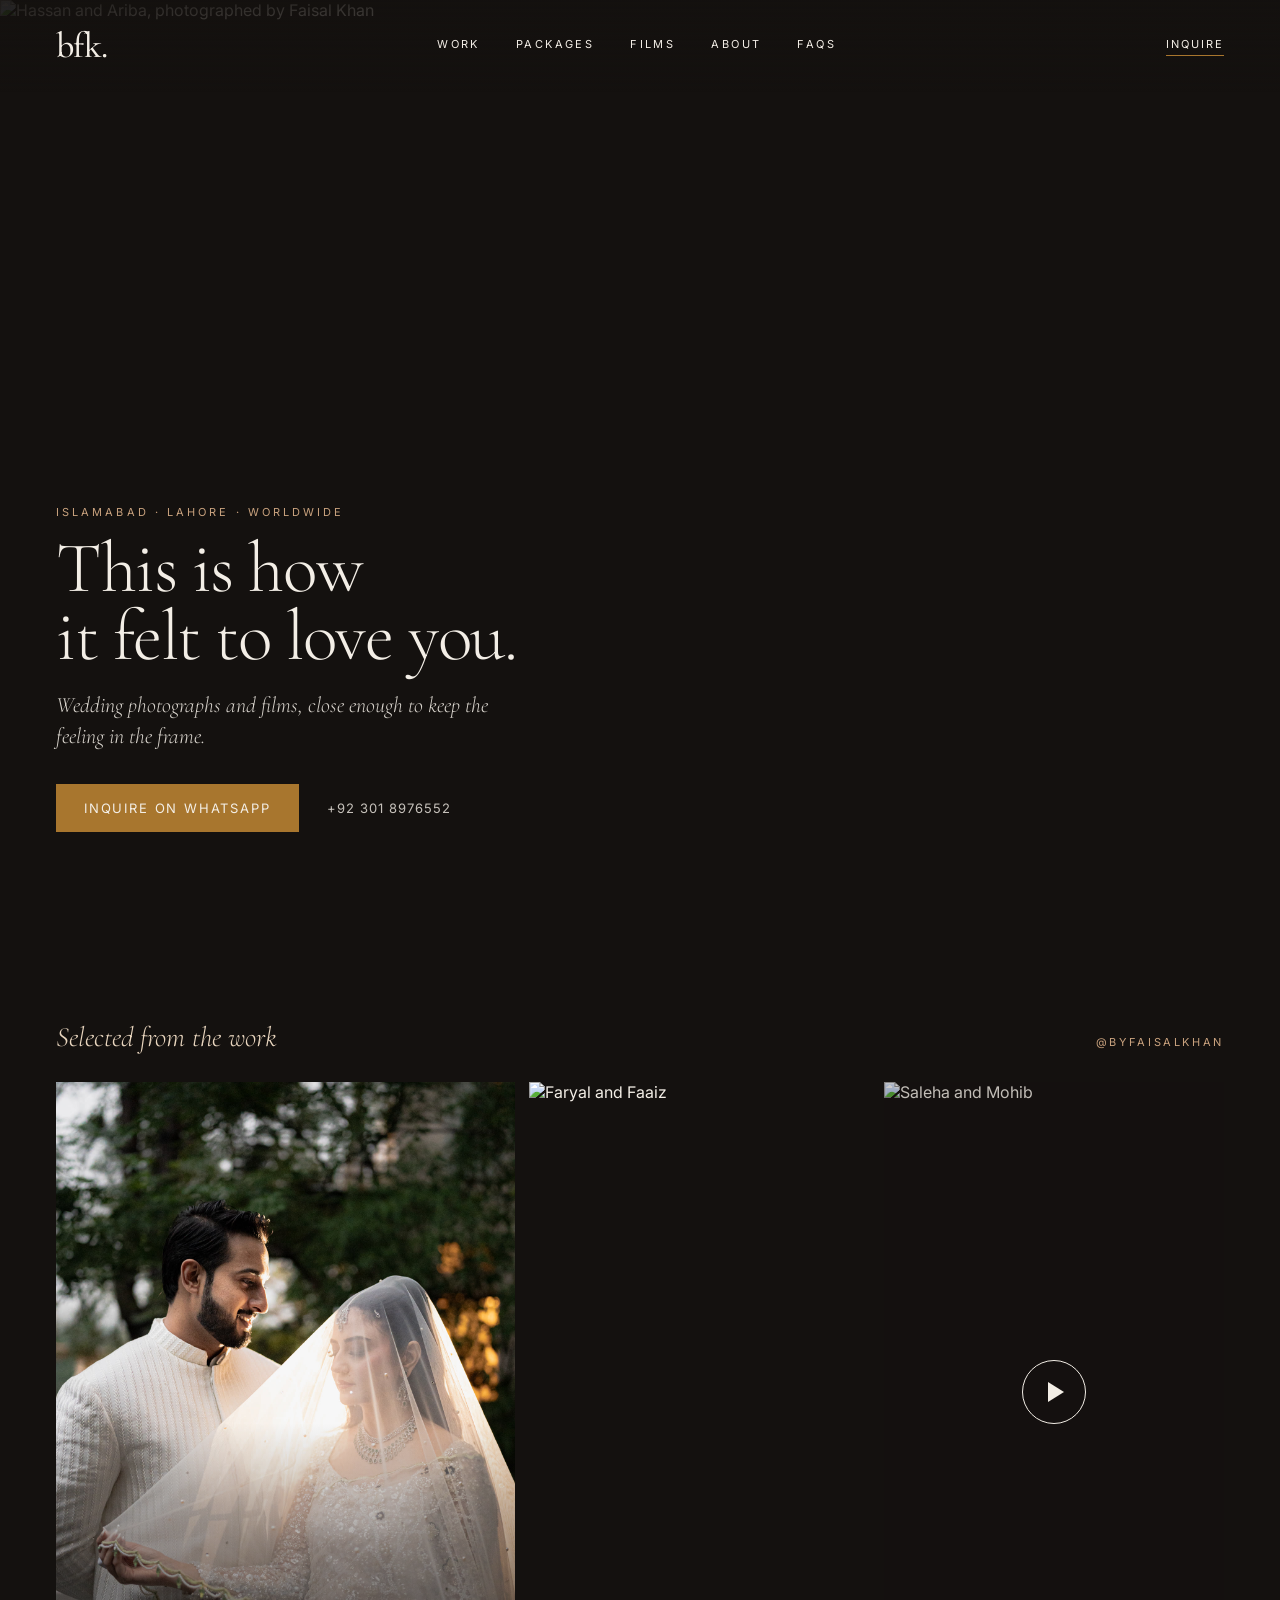
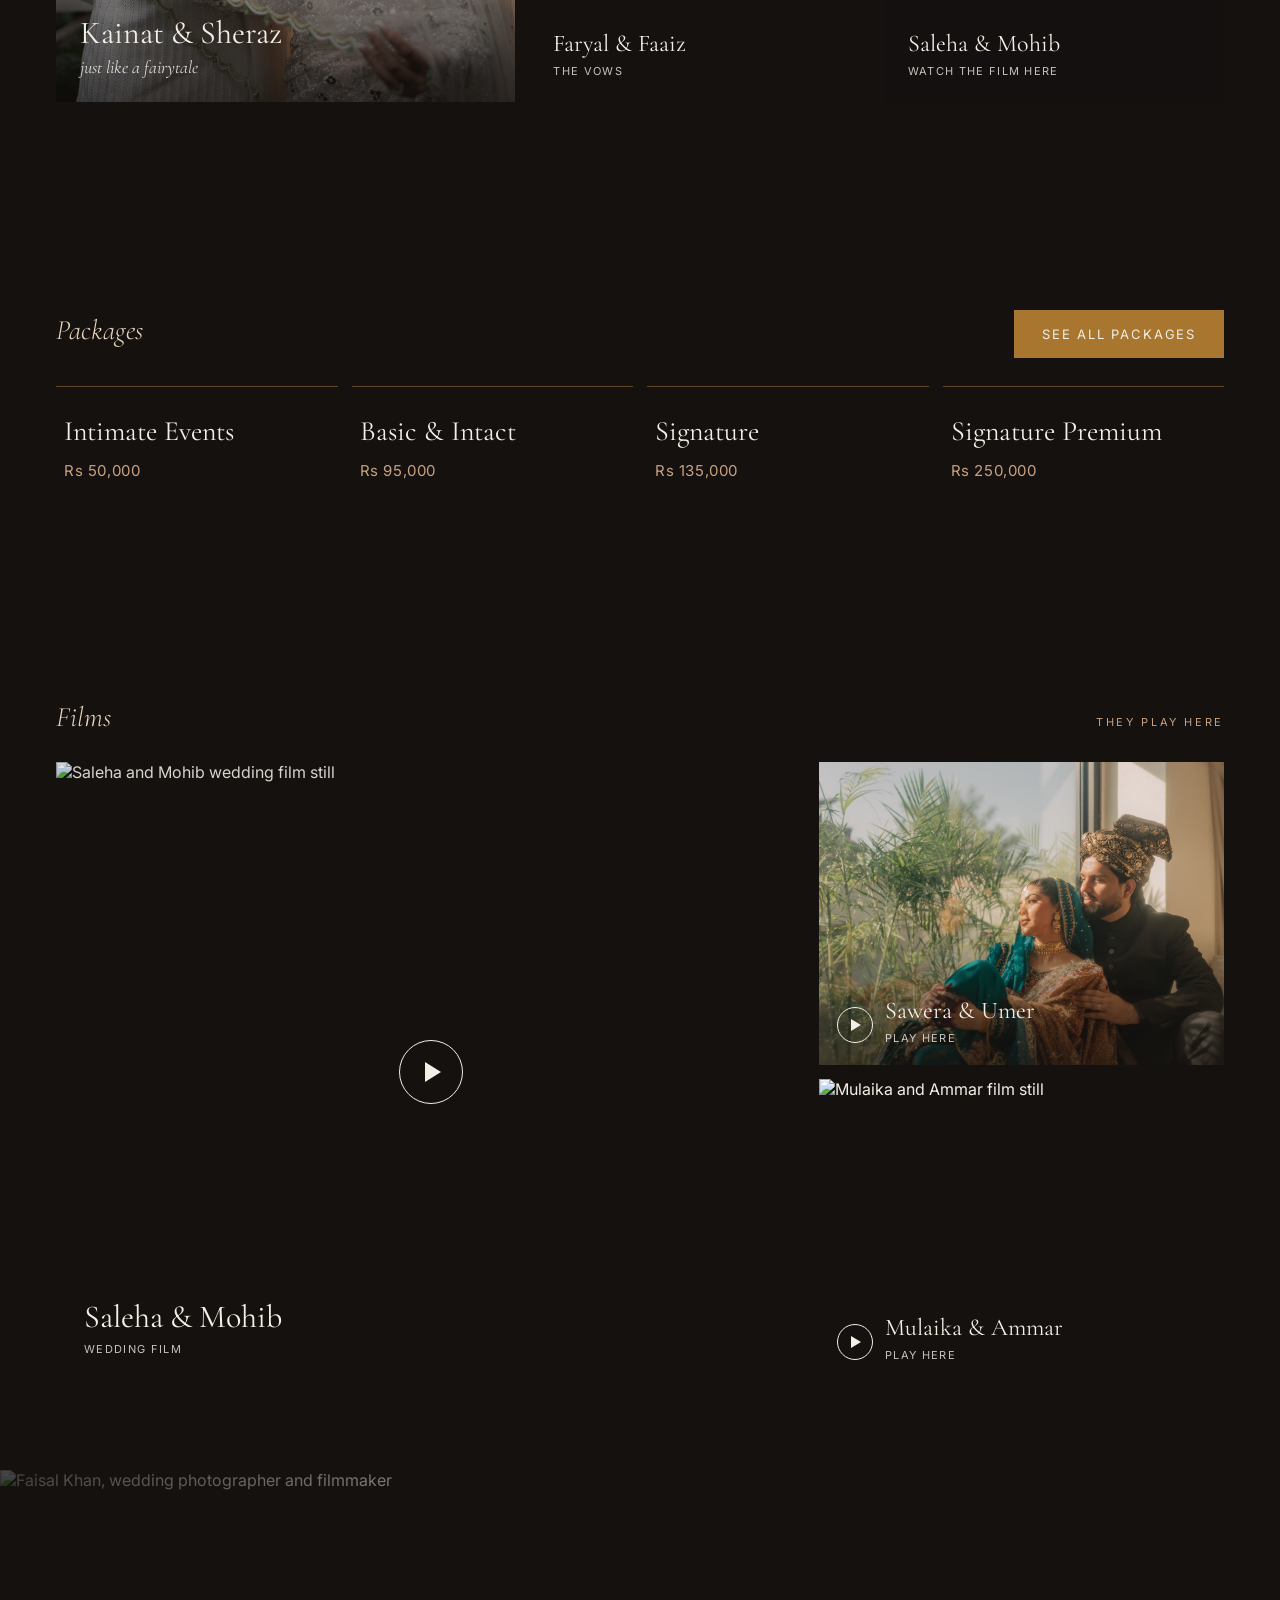
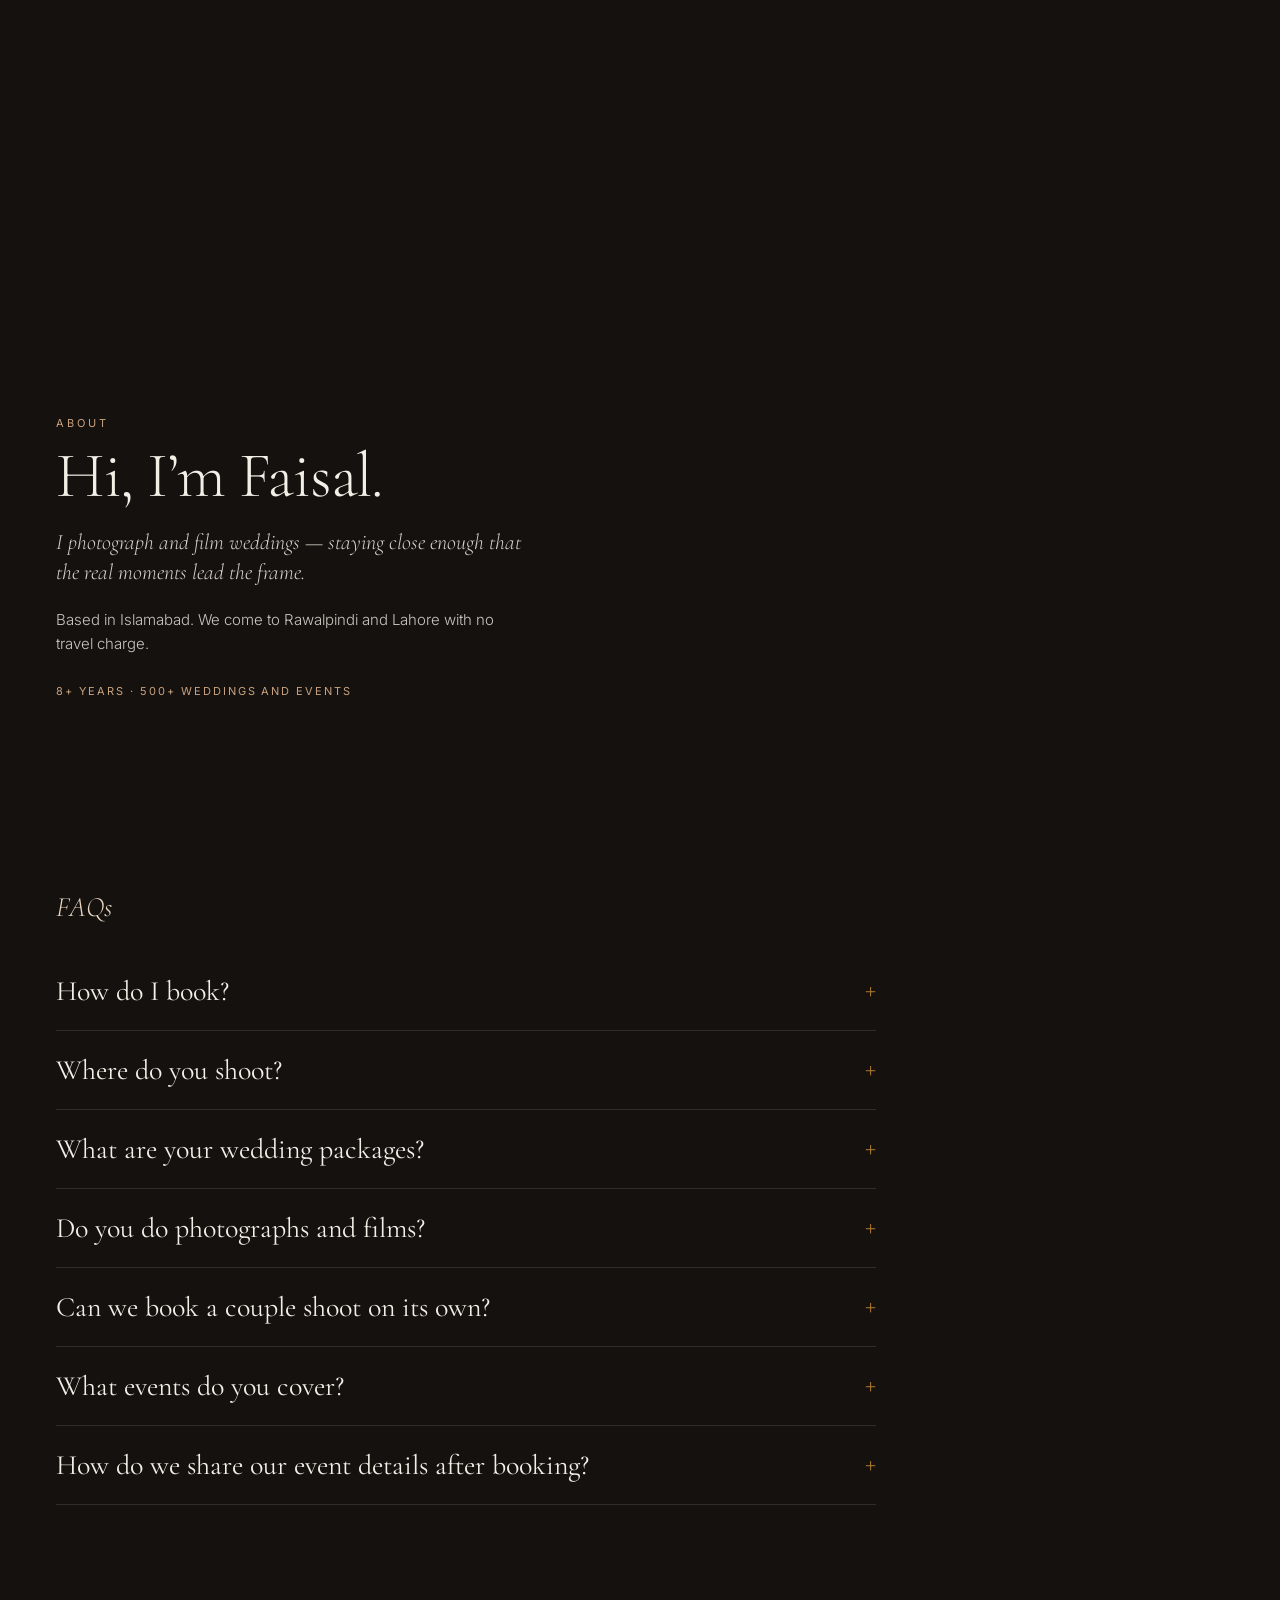
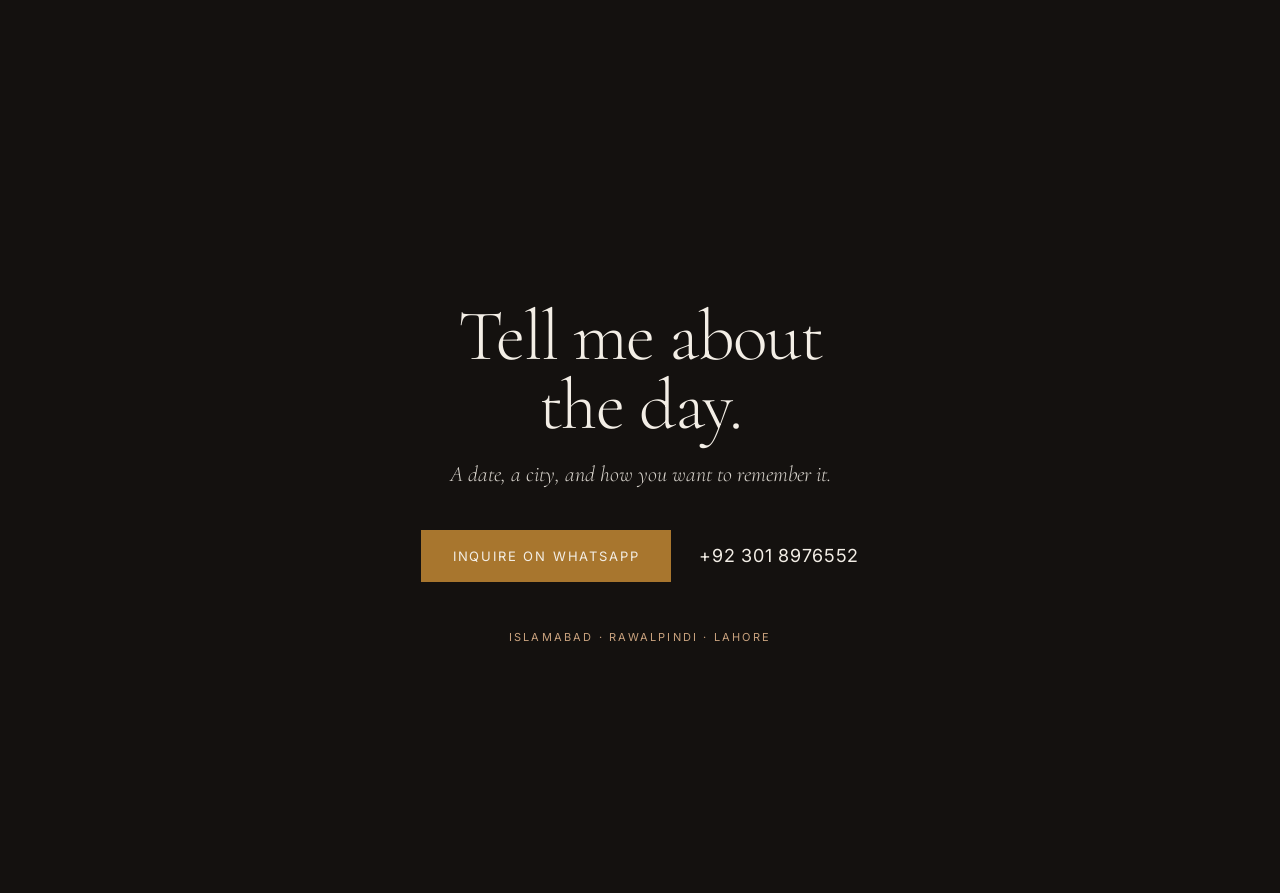
==== commit c2630caf: "Revert "Align homepage FAQ, schema and SEO with the final Cinema Atelier brief" This reverts commit " ====
--- a/index.html
+++ b/index.html
@@ -1,77 +1,545 @@
-<!doctype html>
+<!DOCTYPE html>
 <html lang="en">
-  <head>
-    <meta charset="UTF-8" />
-    <meta name="viewport" content="width=device-width, initial-scale=1.0" />
-
-    <!-- ============================================================
-         SEO META TAGS
-         Update the URL placeholders (https://www.bfkphotography.com)
-         once the site has a real domain.
-    ============================================================= -->
-    <title>BFK by Faisal Khan | Wedding, Corporate &amp; Portrait Photographer</title>
-    <meta
-      name="description"
-      content="BFK by Faisal Khan — professional photographer &amp; videographer specializing in wedding photography, corporate event coverage, portrait sessions, and cinematic video. Based in Pakistan, available for bookings worldwide."
-    />
-    <meta
-      name="keywords"
-      content="Faisal Khan photographer, BFK photography, wedding photographer, corporate event photographer, portrait photography, videographer, Pakistan photographer"
-    />
-    <meta name="author" content="Faisal Khan" />
-    <meta name="robots" content="index, follow" />
-    <link rel="canonical" href="https://www.bfkphotography.com/" />
-
-    <!-- Open Graph / Facebook / LinkedIn -->
-    <meta property="og:type" content="website" />
-    <meta property="og:title" content="BFK by Faisal Khan | Photographer &amp; Videographer" />
-    <meta
-      property="og:description"
-      content="Wedding photography & films by Faisal Khan — Islamabad, Pakistan & worldwide."
-    />
-    <meta property="og:image" content="https://byfaisalkhan.com/og.jpg" />
-    <meta property="og:url" content="https://byfaisalkhan.com/" />
-    <meta property="og:site_name" content="BFK by Faisal Khan" />
-
-    <!-- Twitter / X -->
-    <meta name="twitter:card" content="summary_large_image" />
-    <meta name="twitter:title" content="BFK by Faisal Khan | Photographer &amp; Videographer" />
-    <meta
-      name="twitter:description"
-      content="Wedding photography & films by Faisal Khan — Islamabad, Pakistan & worldwide."
-    />
-    <meta name="twitter:image" content="https://byfaisalkhan.com/og.jpg" />
-
-    <!-- Favicon: replace /favicon.svg with your own logo mark -->
-    <link rel="icon" type="image/svg+xml" href="/favicon.svg" />
-
-    <!-- Google Fonts: Cormorant Garamond (headlines), Inter (body), Caveat (script "bfk." wordmark) -->
-    <link rel="preconnect" href="https://fonts.googleapis.com" />
-    <link rel="preconnect" href="https://fonts.gstatic.com" crossorigin />
-    <link
-      href="https://fonts.googleapis.com/css2?family=Cormorant+Garamond:ital,wght@0,300;0,400;0,500;0,600;0,700;1,400&family=Inter:wght@300;400;500;600;700&family=Caveat:wght@400;600&display=swap"
-      rel="stylesheet"
-    />
-
-    <!-- Structured data for search engines -->
-    <script type="application/ld+json">
+<head>
+  <meta charset="utf-8">
+  <meta name="viewport" content="width=device-width, initial-scale=1">
+  <title>Wedding Photographer &amp; Films in Islamabad, Rawalpindi &amp; Lahore | BFK</title>
+  <meta name="description" content="Wedding photographs and films by Faisal Khan in Islamabad, Rawalpindi and Lahore, with no travel charge in those cities. Inquire on WhatsApp +92 301 8976552.">
+  <meta name="robots" content="index, follow">
+  <link rel="canonical" href="https://byfaisalkhan.com/">
+  <link rel="icon" href="/favicon.svg">
+  <meta property="og:type" content="website">
+  <meta property="og:title" content="Wedding Photographer &amp; Films in Islamabad, Rawalpindi &amp; Lahore | BFK">
+  <meta property="og:description" content="Wedding photographs and films by Faisal Khan — Islamabad, Rawalpindi and Lahore.">
+  <meta property="og:image" content="https://byfaisalkhan.com/og.jpg">
+  <meta property="og:url" content="https://byfaisalkhan.com/">
+  <meta property="og:site_name" content="BFK by Faisal Khan">
+  <meta name="twitter:card" content="summary_large_image">
+  <meta name="twitter:title" content="Wedding Photographer &amp; Films in Islamabad, Rawalpindi &amp; Lahore | BFK">
+  <meta name="twitter:description" content="Wedding photographs and films by Faisal Khan — Islamabad, Rawalpindi and Lahore.">
+  <meta name="twitter:image" content="https://byfaisalkhan.com/og.jpg">
+  <link rel="preconnect" href="https://fonts.googleapis.com">
+  <link rel="preconnect" href="https://fonts.gstatic.com" crossorigin>
+  <link href="https://fonts.googleapis.com/css2?family=Cormorant+Garamond:ital,wght@0,300;0,400;0,500;1,300;1,400;1,500&family=Inter:wght@300;400;500&display=swap" rel="stylesheet">
+  <script type="application/ld+json">
+  {
+    "@context": "https://schema.org",
+    "@graph": [
       {
-        "@context": "https://schema.org",
-        "@type": "Photographer",
-        "name": "Faisal Khan",
-        "url": "https://www.bfkphotography.com/",
-        "sameAs": [
-          "https://www.instagram.com/byfaisalkhan/",
-          "https://www.facebook.com/YOUR_FACEBOOK_PAGE"
-        ],
-        "jobTitle": "Photographer & Videographer",
-        "knowsAbout": ["Wedding Photography", "Corporate Event Photography", "Portrait Photography", "Videography"]
+        "@type": "ProfessionalService",
+        "name": "BFK by Faisal Khan",
+        "alternateName": "bfk.",
+        "url": "https://byfaisalkhan.com/",
+        "image": "https://byfaisalkhan.com/og.jpg",
+        "telephone": "+923018976552",
+        "description": "Wedding photographs and films by Faisal Khan in Islamabad, Rawalpindi and Lahore.",
+        "areaServed": ["Islamabad", "Rawalpindi", "Lahore"],
+        "sameAs": ["https://www.instagram.com/byfaisalkhan/"]
+      },
+      {
+        "@type": "FAQPage",
+        "url": "https://byfaisalkhan.com/#faqs",
+        "mainEntity": [
+          {
+            "@type": "Question",
+            "name": "How do I book?",
+            "acceptedAnswer": {
+              "@type": "Answer",
+              "text": "WhatsApp Faisal on +92 301 8976552, or tap Inquire on this site. A 50% advance confirms your date."
+            }
+          },
+          {
+            "@type": "Question",
+            "name": "Where do you shoot?",
+            "acceptedAnswer": {
+              "@type": "Answer",
+              "text": "Islamabad, Rawalpindi and Lahore with no travel charge. For other cities, outstation travel is Rs 25,000 per day and the family arranges the team’s stay."
+            }
+          },
+          {
+            "@type": "Question",
+            "name": "What are your wedding packages?",
+            "acceptedAnswer": {
+              "@type": "Answer",
+              "text": "Intimate Events Rs 50,000, Basic & Intact Rs 95,000, Signature Rs 135,000, and Signature Premium Rs 250,000. You can see what’s included and build a package on the Packages page."
+            }
+          },
+          {
+            "@type": "Question",
+            "name": "Do you do photographs and films?",
+            "acceptedAnswer": {
+              "@type": "Answer",
+              "text": "Yes. Packages include photographers and videographers. Signature Premium also includes drone and a full-length video."
+            }
+          },
+          {
+            "@type": "Question",
+            "name": "Can we book a couple shoot on its own?",
+            "acceptedAnswer": {
+              "@type": "Answer",
+              "text": "Yes. A team couple shoot starts from Rs 20,000. Signature by Faisal is Rs 30,000. Video, album, extra time and drone can be added."
+            }
+          },
+          {
+            "@type": "Question",
+            "name": "What events do you cover?",
+            "acceptedAnswer": {
+              "@type": "Answer",
+              "text": "Mehndi, Nikkah, Barat, Valima, engagements, home receptions, couple shoots, birthdays and other events."
+            }
+          },
+          {
+            "@type": "Question",
+            "name": "How do we share our event details after booking?",
+            "acceptedAnswer": {
+              "@type": "Answer",
+              "text": "After your advance is paid, we’ll send you a private form. Fill it once and it comes straight to Faisal."
+            }
+          }
+        ]
       }
-    </script>
-    <script type="module" crossorigin src="/assets/main-CkkIVWcg.js"></script>
-    <link rel="stylesheet" crossorigin href="/assets/main-6HRySpiB.css">
-  </head>
-  <body>
-    <div id="root"></div>
-  </body>
+    ]
+  }
+  </script>
+  <style>
+    :root {
+      --ink: #14110F;
+      --cream: #F3EEE6;
+      --gold: #A8762E;
+      --dust: #C9A27E;
+      --blush: #E8D5BE;
+      --serif: "Cormorant Garamond", Georgia, serif;
+      --sans: Inter, system-ui, sans-serif;
+    }
+    * { box-sizing: border-box; margin: 0; padding: 0; }
+    html { scroll-behavior: smooth; }
+    body { background: var(--ink); color: var(--cream); font-family: var(--sans); }
+    img { display: block; max-width: 100%; }
+    a { color: inherit; }
+    .serif { font-family: var(--serif); }
+    .sans { font-family: var(--sans); }
+
+    .site-header {
+      position: fixed; top: 0; left: 0; right: 0; z-index: 40;
+      display: flex; align-items: center; justify-content: space-between;
+      padding: 28px 56px;
+      background: linear-gradient(180deg, rgba(20,17,15,.72) 0%, rgba(20,17,15,.28) 62%, rgba(20,17,15,0) 100%);
+    }
+    .logo {
+      font-family: var(--serif); color: var(--cream);
+      font-size: 36px; font-weight: 500; letter-spacing: -0.02em;
+      text-decoration: none; line-height: 1;
+    }
+    .nav-toggle { display: none; }
+    .menu-btn {
+      display: none; width: 44px; height: 44px; border: 0; background: transparent;
+      cursor: pointer; position: relative; margin-left: auto; margin-right: 12px;
+    }
+    .menu-btn span, .menu-btn span:before, .menu-btn span:after {
+      display: block; width: 18px; height: 1.5px; background: var(--cream);
+      position: absolute; left: 13px;
+    }
+    .menu-btn span { top: 21px; }
+    .menu-btn span:before, .menu-btn span:after { content: ""; left: 0; }
+    .menu-btn span:before { top: -6px; }
+    .menu-btn span:after { top: 6px; }
+    .site-nav {
+      display: flex; gap: 36px;
+      font-size: 11px; letter-spacing: .22em; text-transform: uppercase;
+    }
+    .site-nav a { text-decoration: none; color: var(--cream); padding-bottom: 4px; }
+    .site-nav a:hover { border-bottom: 1px solid var(--gold); }
+    .inquire-link {
+      font-size: 11px; letter-spacing: .18em; text-transform: uppercase;
+      text-decoration: none; border-bottom: 1px solid var(--gold); padding-bottom: 4px;
+    }
+
+    .hero {
+      position: relative; min-height: 100vh; min-height: 100svh;
+      display: flex; align-items: flex-end; overflow: hidden;
+    }
+    .hero-bg, .about-bg {
+      position: absolute; inset: 0; width: 100%; height: 100%;
+      object-fit: cover;
+    }
+    .hero-bg { object-position: 58% 28%; }
+    .hero-wash {
+      position: absolute; inset: 0;
+      background:
+        radial-gradient(ellipse 70% 65% at 62% 32%, rgba(20,17,15,0) 0%, rgba(20,17,15,.18) 55%, rgba(20,17,15,.55) 100%),
+        linear-gradient(180deg,rgba(20,17,15,.42) 0%,rgba(20,17,15,.08) 32%,rgba(20,17,15,.12) 52%,rgba(20,17,15,.78) 100%);
+    }
+    .hero-copy {
+      position: relative; z-index: 2;
+      padding: 0 56px 68px; max-width: 740px;
+    }
+    .kicker {
+      font-size: 11px; letter-spacing: .28em; text-transform: uppercase;
+      color: var(--dust); margin-bottom: 16px;
+    }
+    .hero h1 {
+      font-family: var(--serif); font-weight: 300;
+      font-size: clamp(42px, 6.4vw, 72px);
+      line-height: .94; letter-spacing: -0.02em;
+    }
+    .lede {
+      margin-top: 20px; font-family: var(--serif);
+      font-size: clamp(18px, 2vw, 22px); font-style: italic; font-weight: 300;
+      color: var(--cream); opacity: .88; max-width: 460px; line-height: 1.4;
+    }
+    .cta-row { margin-top: 32px; display: flex; align-items: center; gap: 28px; flex-wrap: wrap; }
+    .btn-gold {
+      display: inline-block; background: var(--gold); color: var(--cream);
+      font-size: 13px; letter-spacing: .14em; text-transform: uppercase;
+      padding: 16px 28px; text-decoration: none;
+    }
+    .phone { font-size: 13px; letter-spacing: .08em; color: var(--cream); opacity: .8; text-decoration: none; }
+
+    .section { padding: 120px 56px 88px; }
+    .section-head {
+      display: flex; align-items: baseline; justify-content: space-between;
+      gap: 24px; margin-bottom: 28px; flex-wrap: wrap;
+    }
+    .section-title {
+      font-family: var(--serif); font-size: 28px; font-weight: 300;
+      font-style: italic; color: var(--blush);
+    }
+    .section-note {
+      font-size: 11px; letter-spacing: .24em; text-transform: uppercase; color: var(--dust);
+      text-decoration: none;
+    }
+
+    .work-grid {
+      display: grid; grid-template-columns: 1.35fr 1fr 1fr; gap: 14px;
+      min-height: 620px;
+    }
+    .tile { position: relative; overflow: hidden; min-height: 320px; }
+    .tile img { width: 100%; height: 100%; object-fit: cover; position: absolute; inset: 0; }
+    .tile-shade {
+      position: absolute; inset: 0;
+      background: linear-gradient(180deg, transparent 55%, rgba(20,17,15,.72) 100%);
+    }
+    .tile-copy { position: absolute; left: 24px; bottom: 24px; right: 24px; z-index: 2; }
+    .tile-copy h3 { font-family: var(--serif); font-size: 32px; font-weight: 400; }
+    .tile-copy .sub {
+      font-family: var(--serif); font-size: 18px; font-style: italic; opacity: .88; margin-top: 4px;
+    }
+    .meta {
+      font-size: 11px; letter-spacing: .12em; text-transform: uppercase; opacity: .8; margin-top: 6px;
+    }
+    .play {
+      position: absolute; inset: 0; display: flex; align-items: center; justify-content: center;
+      z-index: 2; pointer-events: none;
+    }
+    .play-sm { inset: auto; left: 18px; bottom: 22px; }
+    .play i, .play-mark {
+      width: 64px; height: 64px; border: 1.5px solid var(--cream); border-radius: 50%;
+      display: flex; align-items: center; justify-content: center;
+    }
+    .play i:after, .play-mark:after {
+      content: ""; width: 0; height: 0;
+      border-left: 16px solid var(--cream);
+      border-top: 10px solid transparent;
+      border-bottom: 10px solid transparent;
+      margin-left: 4px;
+    }
+    .play-mark { width: 36px; height: 36px; }
+    .play-mark:after { border-left-width: 10px; border-top-width: 6px; border-bottom-width: 6px; margin-left: 2px; }
+
+    .package-grid {
+      display: grid; grid-template-columns: repeat(4, 1fr); gap: 14px;
+    }
+    .package {
+      border-top: 1px solid rgba(168,118,46,.55);
+      padding: 28px 8px 12px;
+    }
+    .package h3 {
+      font-family: var(--serif); font-size: 28px; font-weight: 400; line-height: 1.15;
+    }
+    .package p {
+      margin-top: 14px; font-size: 15px; letter-spacing: .04em; color: var(--dust);
+    }
+
+    .films-grid {
+      display: grid; grid-template-columns: 1.85fr 1fr; gap: 14px;
+      min-height: 620px;
+    }
+    .films-side { display: flex; flex-direction: column; gap: 14px; }
+    .films-side .tile { flex: 1; min-height: 240px; }
+    .film-caption { position: absolute; left: 28px; bottom: 26px; right: 28px; z-index: 2; }
+    .side-caption {
+      position: absolute; left: 66px; bottom: 20px; right: 16px; z-index: 2;
+    }
+
+    .about { position: relative; min-height: 100vh; min-height: 100svh; display: flex; align-items: flex-end; overflow: hidden; }
+    .about-bg { object-position: 78% 42%; }
+    .about-wash {
+      position: absolute; inset: 0;
+      background: linear-gradient(90deg,rgba(20,17,15,.78) 0%,rgba(20,17,15,.48) 38%,rgba(20,17,15,.12) 62%,rgba(20,17,15,.2) 100%);
+    }
+    .about-copy { position: relative; z-index: 2; padding: 0 56px 72px; max-width: 600px; }
+    .about-copy h2 {
+      font-family: var(--serif); font-weight: 300;
+      font-size: clamp(42px, 5.6vw, 64px); line-height: .95; letter-spacing: -0.02em;
+    }
+    .about-copy .lede { max-width: none; }
+    .about-place {
+      margin-top: 20px; font-size: 15px; font-weight: 300;
+      color: var(--cream); opacity: .82; line-height: 1.6; max-width: 440px;
+    }
+    .about-stat {
+      margin-top: 28px; font-size: 11px; letter-spacing: .18em;
+      text-transform: uppercase; color: var(--dust);
+    }
+
+    .faqs { background: var(--ink); }
+    .faq-list { max-width: 820px; }
+    .faq-list details {
+      border-bottom: 1px solid rgba(243,238,230,.12);
+    }
+    .faq-list summary {
+      list-style: none; cursor: pointer;
+      font-family: var(--serif); font-size: clamp(22px, 2.4vw, 28px);
+      font-weight: 400; padding: 22px 48px 22px 0; position: relative;
+    }
+    .faq-list summary::-webkit-details-marker { display: none; }
+    .faq-list summary:after {
+      content: "+"; position: absolute; right: 0; top: 22px;
+      color: var(--gold); font-family: var(--serif); font-size: 28px; font-weight: 300; line-height: 1;
+    }
+    .faq-list details[open] summary:after { content: "–"; }
+    .faq-list details p {
+      padding: 0 48px 22px 0; font-size: 16px; font-weight: 300;
+      line-height: 1.65; opacity: .86; max-width: 640px;
+    }
+    .faq-list a { color: var(--blush); }
+
+    .inquire {
+      min-height: 100vh; min-height: 100svh;
+      display: flex; flex-direction: column; align-items: center; justify-content: center;
+      text-align: center; padding: 140px 56px 80px;
+    }
+    .inquire h2 {
+      font-family: var(--serif); font-weight: 300;
+      font-size: clamp(42px, 6.4vw, 72px); line-height: .95; letter-spacing: -0.02em;
+    }
+    .inquire .lede { margin-left: auto; margin-right: auto; max-width: 480px; }
+    .inquire .cta-row { justify-content: center; margin-top: 40px; }
+    .inquire .btn-gold { padding: 18px 32px; }
+    .inquire .phone { font-size: 18px; letter-spacing: .04em; opacity: 1; }
+    .inquire-cities {
+      margin-top: 48px; font-size: 11px; letter-spacing: .2em;
+      text-transform: uppercase; color: var(--dust);
+    }
+
+    @media (max-width: 980px) {
+      .site-header { padding: 18px 22px; }
+      .hero-copy, .about-copy, .section, .inquire { padding-left: 22px; padding-right: 22px; }
+      .hero-copy { padding-bottom: 48px; }
+      .about-copy { padding-bottom: 56px; }
+      .section { padding-top: 108px; padding-bottom: 72px; }
+      .work-grid, .films-grid, .package-grid { grid-template-columns: 1fr 1fr; min-height: 0; }
+      .work-grid .wide, .films-grid .wide { grid-column: 1 / -1; min-height: 420px; }
+      .menu-btn { display: block; }
+      .site-nav {
+        display: none; position: absolute; top: 72px; left: 0; right: 0;
+        flex-direction: column; gap: 0; padding: 8px 22px 18px;
+        background: rgba(20,17,15,.96);
+      }
+      .site-nav a { padding: 12px 0; border-bottom: 1px solid rgba(243,238,230,.08); }
+      .nav-toggle:checked ~ .site-nav { display: flex; }
+    }
+    @media (max-width: 640px) {
+      .logo { font-size: 30px; }
+      .package-grid, .work-grid, .films-grid { grid-template-columns: 1fr; }
+      .work-grid .wide, .films-grid .wide { min-height: 360px; }
+      .tile { min-height: 360px; }
+      .cta-row { gap: 16px; }
+    }
+  </style>
+</head>
+<body>
+  <header class="site-header">
+    <a class="logo" href="/">bfk.</a>
+    <input class="nav-toggle" id="nav-on" type="checkbox">
+    <label class="menu-btn" for="nav-on" aria-label="Menu"><span></span></label>
+    <nav class="site-nav sans">
+      <a href="#work">Work</a>
+      <a href="/packages/">Packages</a>
+      <a href="#films">Films</a>
+      <a href="#about">About</a>
+      <a href="#faqs">FAQs</a>
+    </nav>
+    <a class="inquire-link sans" href="#inquire">Inquire</a>
+  </header>
+
+  <section class="hero" id="top">
+    <img class="hero-bg" src="/home/ig-hassan.jpg" alt="Hassan and Ariba, photographed by Faisal Khan">
+    <div class="hero-wash" aria-hidden="true"></div>
+    <div class="hero-copy">
+      <p class="kicker sans">Islamabad · Lahore · Worldwide</p>
+      <h1>This is how<br>it felt to love you.</h1>
+      <p class="lede">Wedding photographs and films, close enough to keep the feeling in the frame.</p>
+      <div class="cta-row">
+        <a class="btn-gold sans" href="https://wa.me/923018976552">Inquire on WhatsApp</a>
+        <a class="phone sans" href="https://wa.me/923018976552">+92 301 8976552</a>
+      </div>
+    </div>
+  </section>
+
+  <section class="section" id="work">
+    <div class="section-head">
+      <p class="section-title">Selected from the work</p>
+      <a class="section-note" href="https://www.instagram.com/byfaisalkhan/">@byfaisalkhan</a>
+    </div>
+    <div class="work-grid">
+      <figure class="tile wide">
+        <img src="/home/ig-kainat-hi.jpg" alt="Kainat and Sheraz" style="object-position:center 18%">
+        <div class="tile-shade"></div>
+        <figcaption class="tile-copy">
+          <h3>Kainat &amp; Sheraz</h3>
+          <p class="sub">just like a fairytale</p>
+        </figcaption>
+      </figure>
+      <figure class="tile">
+        <img src="/home/ig-faryal.jpg" alt="Faryal and Faaiz" style="object-position:center 30%">
+        <div class="tile-shade"></div>
+        <figcaption class="tile-copy">
+          <h3 style="font-size:24px">Faryal &amp; Faaiz</h3>
+          <p class="meta sans">The vows</p>
+        </figcaption>
+      </figure>
+      <a class="tile" href="#films" aria-label="Saleha and Mohib — watch the film">
+        <img src="/home/ig-saleha-hi.jpg" alt="Saleha and Mohib" style="object-position:center 18%">
+        <div class="tile-shade" style="background:rgba(20,17,15,.22)"></div>
+        <span class="play"><i></i></span>
+        <span class="tile-copy">
+          <h3 style="font-size:24px">Saleha &amp; Mohib</h3>
+          <p class="meta sans">Watch the film here</p>
+        </span>
+      </a>
+    </div>
+  </section>
+
+  <section class="section" id="packages">
+    <div class="section-head">
+      <p class="section-title">Packages</p>
+      <a class="btn-gold sans" href="/packages/">See all packages</a>
+    </div>
+    <div class="package-grid">
+      <article class="package">
+        <h3>Intimate Events</h3>
+        <p class="sans">Rs 50,000</p>
+      </article>
+      <article class="package">
+        <h3>Basic &amp; Intact</h3>
+        <p class="sans">Rs 95,000</p>
+      </article>
+      <article class="package">
+        <h3>Signature</h3>
+        <p class="sans">Rs 135,000</p>
+      </article>
+      <article class="package">
+        <h3>Signature Premium</h3>
+        <p class="sans">Rs 250,000</p>
+      </article>
+    </div>
+  </section>
+
+  <section class="section" id="films">
+    <div class="section-head">
+      <p class="section-title">Films</p>
+      <p class="section-note">They play here</p>
+    </div>
+    <div class="films-grid">
+      <figure class="tile wide">
+        <img src="/home/ig-saleha-hi.jpg" alt="Saleha and Mohib wedding film still" style="object-position:center 28%">
+        <div class="tile-shade" style="background:linear-gradient(180deg,rgba(20,17,15,.12) 0%,rgba(20,17,15,.15) 50%,rgba(20,17,15,.62) 100%)"></div>
+        <span class="play"><i></i></span>
+        <figcaption class="film-caption">
+          <h3 class="serif" style="font-size:32px;font-weight:400">Saleha &amp; Mohib</h3>
+          <p class="meta sans">Wedding film</p>
+        </figcaption>
+      </figure>
+      <div class="films-side">
+        <figure class="tile">
+          <img src="/home/ig-sawera-hi.jpg" alt="Sawera and Umer film still" style="object-position:center 28%">
+          <div class="tile-shade"></div>
+          <span class="play play-sm"><span class="play-mark"></span></span>
+          <figcaption class="side-caption">
+            <h3 class="serif" style="font-size:24px;font-weight:400">Sawera &amp; Umer</h3>
+            <p class="meta sans">Play here</p>
+          </figcaption>
+        </figure>
+        <figure class="tile">
+          <img src="/home/ig-mulaika.jpg" alt="Mulaika and Ammar film still" style="object-position:center 18%">
+          <div class="tile-shade"></div>
+          <span class="play play-sm"><span class="play-mark"></span></span>
+          <figcaption class="side-caption">
+            <h3 class="serif" style="font-size:24px;font-weight:400">Mulaika &amp; Ammar</h3>
+            <p class="meta sans">Play here</p>
+          </figcaption>
+        </figure>
+      </div>
+    </div>
+  </section>
+
+  <section class="about" id="about">
+    <img class="about-bg" src="/home/faisal-portrait.jpg" alt="Faisal Khan, wedding photographer and filmmaker">
+    <div class="about-wash" aria-hidden="true"></div>
+    <div class="about-copy">
+      <p class="kicker sans">About</p>
+      <h2>Hi, I’m Faisal.</h2>
+      <p class="lede">I photograph and film weddings — staying close enough that the real moments lead the frame.</p>
+      <p class="about-place sans">Based in Islamabad. We come to Rawalpindi and Lahore with no travel charge.</p>
+      <p class="about-stat sans">8+ years · 500+ weddings and events</p>
+    </div>
+  </section>
+
+  <section class="section faqs" id="faqs">
+    <div class="section-head">
+      <p class="section-title">FAQs</p>
+    </div>
+    <div class="faq-list">
+      <details>
+        <summary>How do I book?</summary>
+        <p>WhatsApp Faisal on <a href="https://wa.me/923018976552">+92 301 8976552</a>, or tap Inquire on this site. A 50% advance confirms your date.</p>
+      </details>
+      <details>
+        <summary>Where do you shoot?</summary>
+        <p>Islamabad, Rawalpindi and Lahore with no travel charge. For other cities, outstation travel is Rs 25,000 per day and the family arranges the team’s stay.</p>
+      </details>
+      <details>
+        <summary>What are your wedding packages?</summary>
+        <p>Intimate Events Rs 50,000, Basic &amp; Intact Rs 95,000, Signature Rs 135,000, and Signature Premium Rs 250,000. You can see what’s included and build a package on the <a href="/packages/">Packages page</a>.</p>
+      </details>
+      <details>
+        <summary>Do you do photographs and films?</summary>
+        <p>Yes. Packages include photographers and videographers. Signature Premium also includes drone and a full-length video.</p>
+      </details>
+      <details>
+        <summary>Can we book a couple shoot on its own?</summary>
+        <p>Yes. A team couple shoot starts from Rs 20,000. Signature by Faisal is Rs 30,000. Video, album, extra time and drone can be added.</p>
+      </details>
+      <details>
+        <summary>What events do you cover?</summary>
+        <p>Mehndi, Nikkah, Barat, Valima, engagements, home receptions, couple shoots, birthdays and other events.</p>
+      </details>
+      <details>
+        <summary>How do we share our event details after booking?</summary>
+        <p>After your advance is paid, we’ll send you a <a href="/after-booking/">private form</a>. Fill it once and it comes straight to Faisal.</p>
+      </details>
+    </div>
+  </section>
+
+  <section class="inquire" id="inquire">
+    <h2>Tell me about<br>the day.</h2>
+    <p class="lede">A date, a city, and how you want to remember it.</p>
+    <div class="cta-row">
+      <a class="btn-gold sans" href="https://wa.me/923018976552">Inquire on WhatsApp</a>
+      <a class="phone sans" href="https://wa.me/923018976552">+92 301 8976552</a>
+    </div>
+    <p class="inquire-cities sans">Islamabad · Rawalpindi · Lahore</p>
+  </section>
+</body>
 </html>
